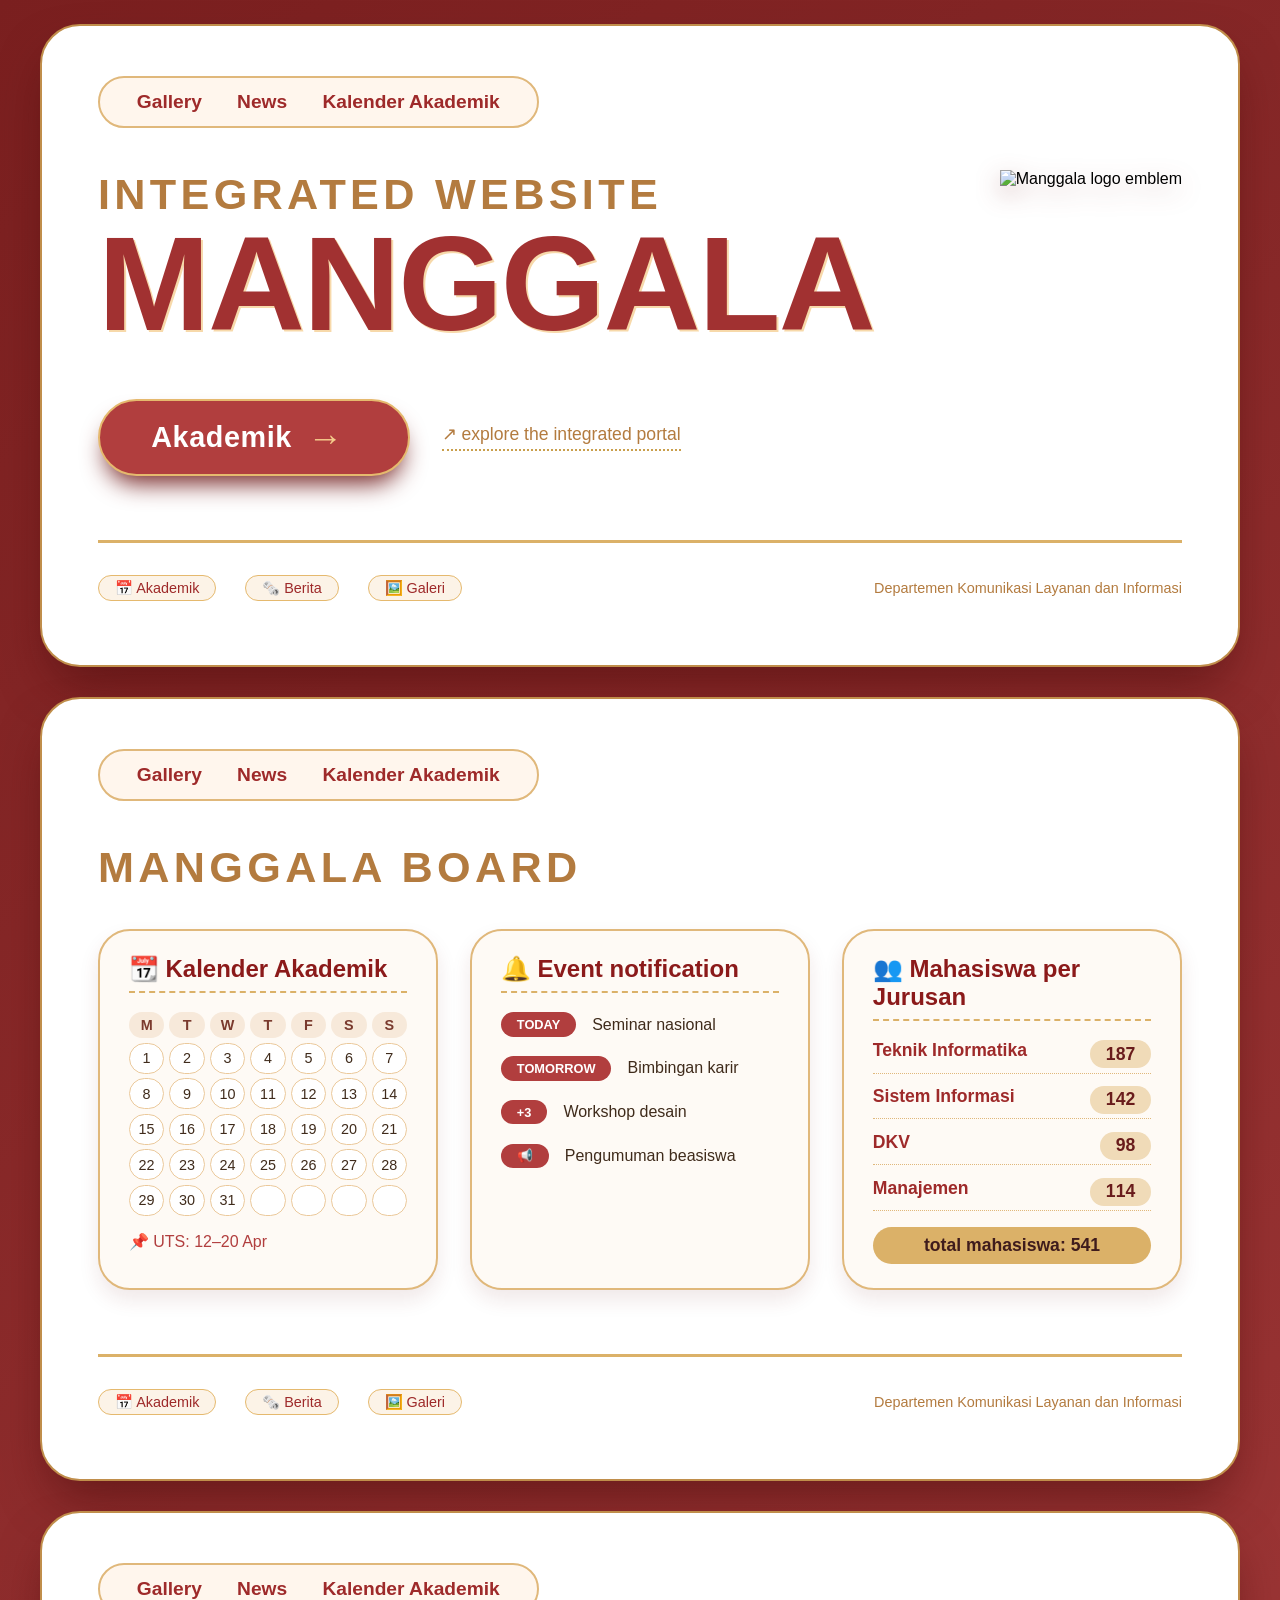
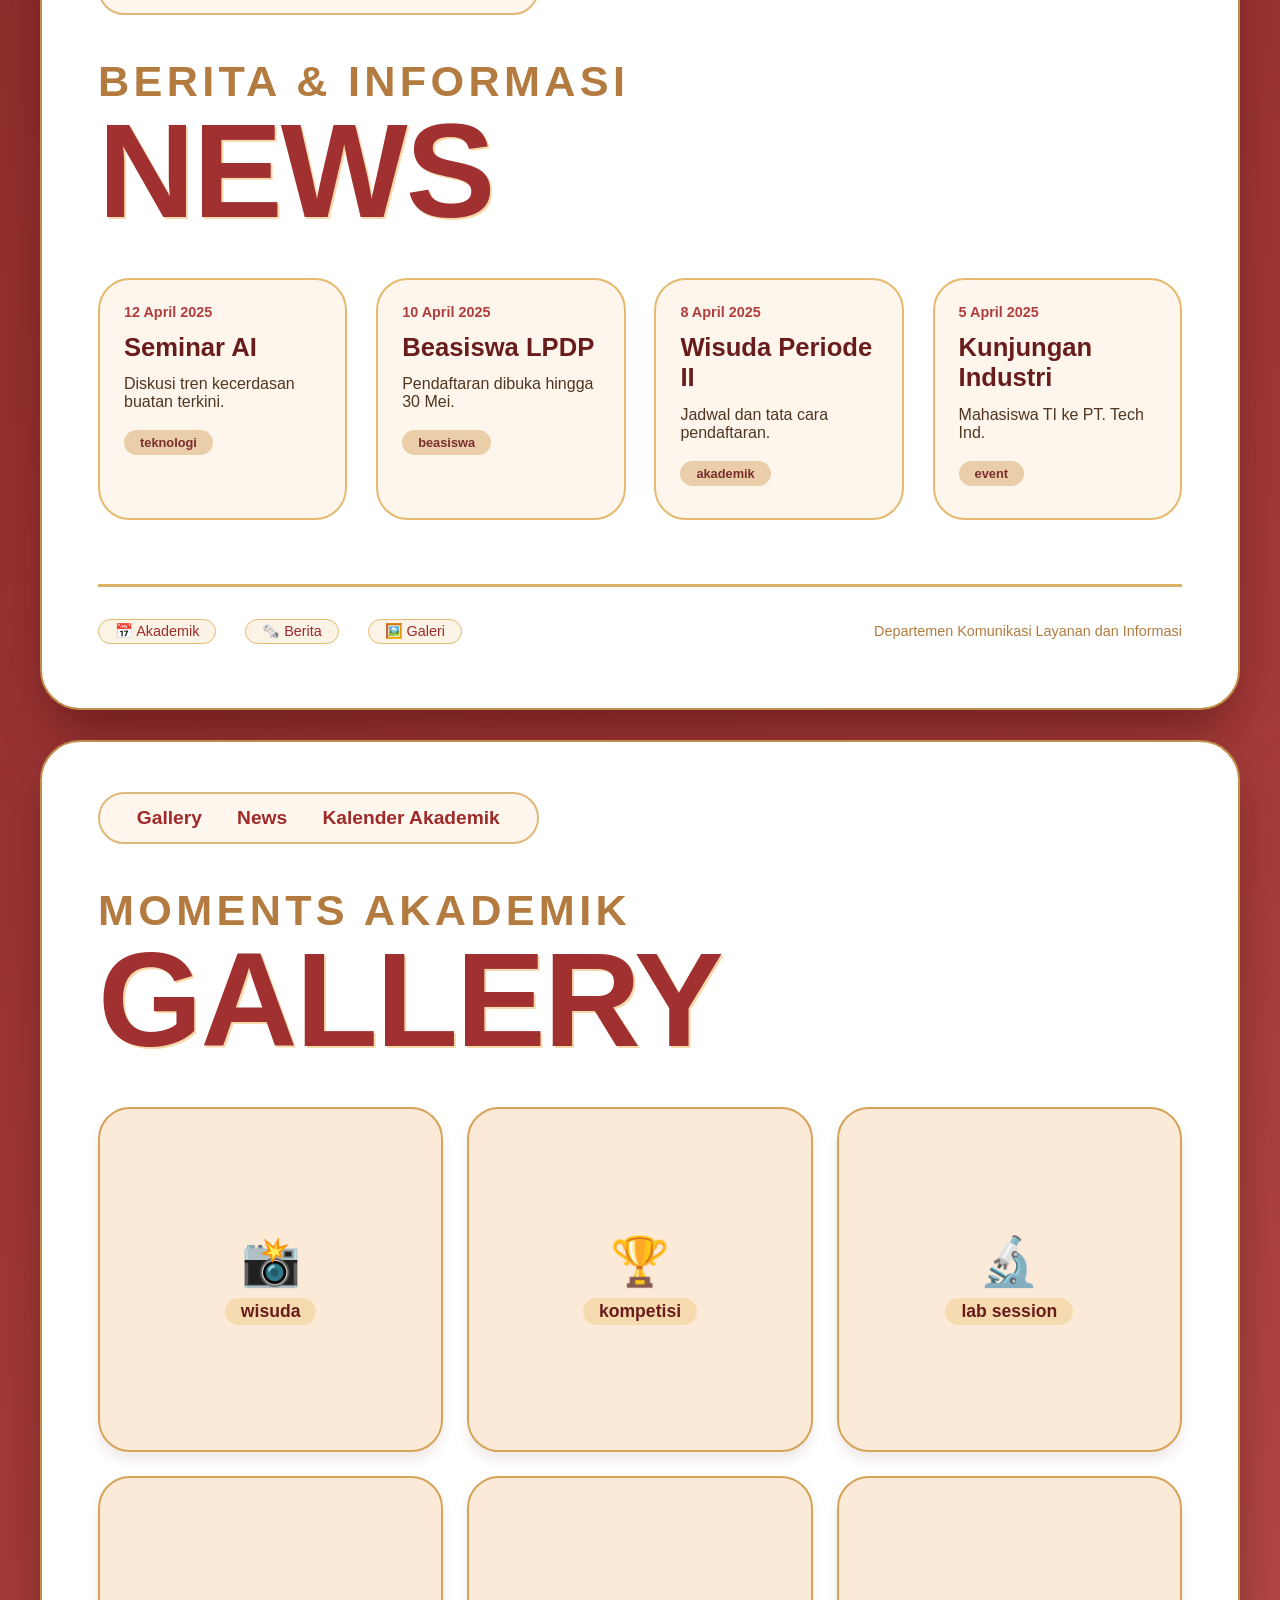
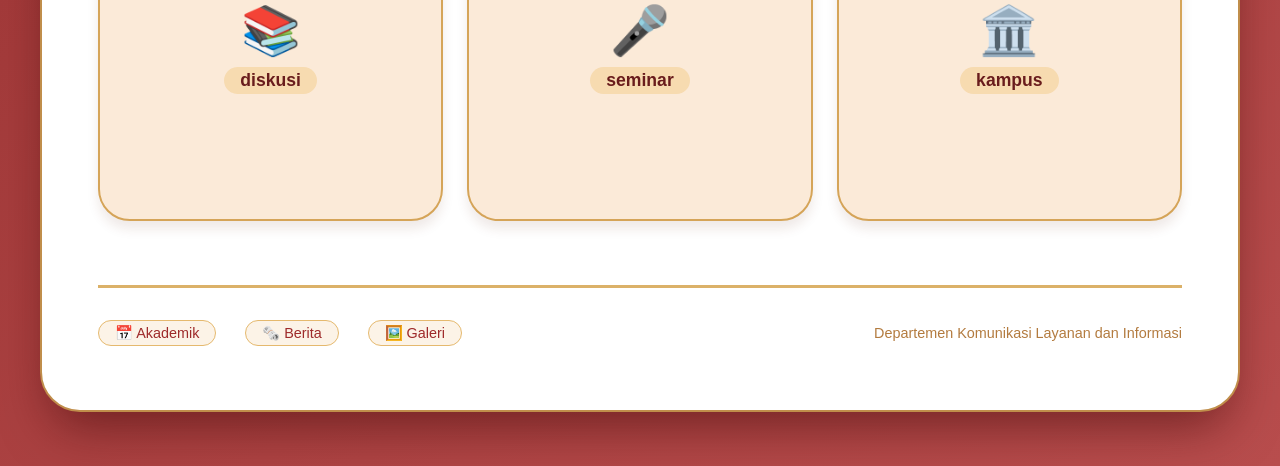
==== index.html @ b9d2c30c "Add files via upload" ====
<!DOCTYPE html>
<html lang="en">
<head>
    <meta charset="UTF-8">
    <meta name="viewport" content="width=device-width, initial-scale=1.0">
    <title>Manggala · enhanced + news · gallery</title>
    <style>
        * {
            margin: 0;
            padding: 0;
            box-sizing: border-box;
        }

        body {
            background: linear-gradient(145deg, #7a1f1f 0%, #a33a3a 70%, #b84d4d 100%);
            font-family: 'Inter', -apple-system, BlinkMacSystemFont, 'Segoe UI', Roboto, Helvetica, Arial, sans-serif;
            min-height: 100vh;
            margin: 0;
            padding: 1.5rem;
        }

        .card {
            max-width: 1200px;
            width: 100%;
            margin: 0 auto;
        }

        /* --- fade animation (all sections) --- */
        .main-layout, .second-layout, .third-layout, .fourth-layout {
            animation: fadeIn 0.6s ease forwards;
            opacity: 0;  
        }

        @keyframes fadeIn {
            0% { opacity: 0; transform: translateY(6px); }
            100% { opacity: 1; transform: translateY(0); }
        }

        .main-layout,
        .second-layout,
        .third-layout,
        .fourth-layout {
            padding: 3rem 3.5rem 4rem 3.5rem;
            background: white;
            max-width: 1200px;
            width: 100%;
            margin: 0 auto 30px auto;          /* reduced gap for better flow */
            border: 2px solid #c08e4b;
            border-radius: 2.5rem;
            box-shadow: 0 25px 50px -12px rgba(70, 10, 10, 0.6);
            overflow: hidden;
        }

        /* --- TOP BAR unified --- */
        .top-bar {
            display: flex;
            justify-content: space-between;
            align-items: center;
            margin-bottom: 2.5rem;
            flex-wrap: wrap;
            gap: 1.5rem 2rem;
        }

        .nav-links {
            display: flex;
            align-items: center;
            font-size: 1.2rem;
            font-weight: 600;
            letter-spacing: 0.02em;
            color: #9e2a2a;
            background: #fff6ed;
            padding: 0.6rem 1.8rem;
            border-radius: 60px;
            border: 2px solid #e0b87b;
            gap: 1.2rem;
        }

        .nav-item {
            cursor: pointer;
            padding: 0.2rem 0.5rem;
            color: #9e2a2a;
            background: transparent;
            transition: all 0.1s ease;
            border-radius: 30px;
            border: none;
            font-weight: 600;
            font-size: 1.2rem;
        }
        .nav-item:hover {
            color: #c99f4c;
            background: rgba(224, 184, 123, 0.15);
        }

        .logo-placeholder {
            display: flex;
            align-items: center;
            justify-content: center;
            min-height: 56px;
        }

        /* --- HERO (shared) --- */
        .hero-title {
            margin: 1rem 0 0 0;
            text-align: left;
            position: relative;
        }

        .title-main {
            font-size: clamp(4.5rem, 12vw, 6rem);
            font-weight: 800;
            line-height: 1.0;
            letter-spacing: -0.02em;
            color: #8b1a1a;
            text-transform: uppercase;
            margin-bottom: 0.5rem;
            display: flex;
            justify-content: space-between;
            align-items: flex-start;
            width: 100%;
            position: relative;
            z-index: 2;
        }

        .hero-left {
            display: flex;
            flex-direction: column;
            position: relative;
            z-index: 5;
        }

        .title-main .manggala {
            color: #a13131;
            text-shadow: 2px 2px 0 #f7d9aa;
            font-size: 1.4em;
            line-height: 1;
        }

        .title-main .integrated {
            font-weight: 600;
            color: #b37b3f;
            font-size: 0.45em;
            margin-top: 0.2rem;
            letter-spacing: 0.1em;
        }

        .logoM {
            position: absolute;
            right: 0;
            top: 0;
            max-height: 400px;  
            left: 0.4; 
            padding-right: 0px;
            width: auto;
            z-index: 0;
            filter: drop-shadow(0 8px 12px rgba(120, 30, 30, 0.3));
            pointer-events: none;
        }

        .hero-right {
            position: relative;
            width: 180px;
            flex-shrink: 0;
            visibility: hidden;
        }

        @media (max-width: 800px) {
            .hero-right { width: 100px; }
            .logoM { max-height: 200px; top: 0rem; }
        }
        @media (max-width: 600px) {
            .hero-right { width: 60px; }
            .logoM { max-height: 150px; top: 1rem; }
            .title-main { font-size: clamp(3rem, 8vw, 4rem); }
        }

        /* --- CTA / buttons --- */
        .cta-section {
            margin-top: 3rem;
            display: flex;
            align-items: center;
            flex-wrap: wrap;
            gap: 2rem;
            position: relative;
            z-index: 15;
        }

        .take-a-look {
            background: #b13e3e;
            border: none;
            border-radius: 100px;
            padding: 1.2rem 4rem 1.2rem 3.2rem;
            font-size: 1.8rem;
            font-weight: 600;
            color: white;
            display: inline-flex;
            align-items: center;
            gap: 0.8rem;
            box-shadow: 0 15px 25px -8px #732020;
            cursor: pointer;
            letter-spacing: 0.02em;
            border: 2px solid #e5b96e;
            transition: background 0.15s, transform 0.15s;
        }

        .take-a-look:hover {
            background: #922d2d;
            transform: scale(1.01);
        }

        .take-a-look:after {
            content: "→";
            font-size: 2.2rem;
            font-weight: 300;
            line-height: 1;
            margin-left: 0.2rem;
            transition: transform 0.2s;
            color: #f5cb8b;
        }

        .take-a-look:hover:after {
            transform: translateX(5px);
        }

        .look-hint {
            font-size: 1.1rem;
            font-weight: 500;
            color: #b37b3f;
            border-bottom: 2px dotted #c99f4c;
            padding-bottom: 4px;
        }

        /* bottom accent (unified) */
        .bottom-accent {
            margin-top: 4rem;
            display: flex;
            justify-content: space-between;
            align-items: center;
            color: #b37b3f;
            font-size: 0.9rem;
            font-weight: 500;
            border-top: 3px solid #dbb168;
            width: 100%;
            padding-top: 2rem;
            flex-wrap: wrap;
            gap: 1rem;
        }
        .bottom-accent .left-accent {
            display: flex;
            gap: 1.8rem;
            flex-wrap: wrap;
        }
        .bottom-accent span {
            cursor: default;
            color: #9e2a2a;
            background: #fcf3e7;
            padding: 0.2rem 1rem;
            border-radius: 30px;
            border: 1px solid #e5b96e;
        }

        /* ---------- ACADEMIC DASHBOARD (second layout) ---------- */
        .academic-dashboard {
            display: flex;
            flex-wrap: wrap;
            gap: 2rem;
            margin: 2.5rem 0 1.5rem 0;
        }
        .calender-card, .event-card, .student-stats {
            background: #fefaf5;
            border: 2px solid #e0b87b;
            border-radius: 2rem;
            padding: 1.5rem 1.8rem;
            box-shadow: 0 10px 20px rgba(110, 30, 30, 0.1);
            flex: 1 1 200px;
        }
        .calender-card h3, .event-card h3, .student-stats h3 {
            font-size: 1.5rem;
            color: #8b1a1a;
            border-bottom: 2px dashed #dbb168;
            padding-bottom: 0.5rem;
            margin-bottom: 1.2rem;
            display: flex;
            align-items: center;
            gap: 0.6rem;
        }
        .mini-calendar {
            display: grid;
            grid-template-columns: repeat(7, 1fr);
            gap: 0.3rem;
            font-size: 0.9rem;
            text-align: center;
            color: #3f2b1b;
        }
        .cal-day {
            background: #f7e9da;
            border-radius: 30px;
            padding: 0.3rem 0;
            font-weight: 600;
            color: #7a3a2e;
        }
        .cal-date {
            background: #fff;
            border-radius: 30px;
            padding: 0.4rem 0;
            border: 1px solid #ebc99b;
        }
        .event-item {
            display: flex;
            gap: 1rem;
            align-items: center;
            margin-bottom: 1.2rem;
        }
        .event-badge {
            background: #b13e3e;
            color: white;
            font-weight: 600;
            padding: 0.3rem 1rem;
            border-radius: 40px;
            font-size: 0.8rem;
        }
        .event-desc { color: #3f2b1b; font-weight: 500; }
        .jurusan-row {
            display: flex;
            justify-content: space-between;
            margin-bottom: 0.8rem;
            font-size: 1.1rem;
            border-bottom: 1px dotted #e0b87b;
            padding-bottom: 0.3rem;
        }
        .jurusan-name { font-weight: 600; color: #9e2a2a; }
        .jurusan-count { background: #f0dbb8; padding: 0.2rem 1rem; border-radius: 40px; font-weight: 700; color: #691c1c; }
        .total-badge {
            margin-top: 1rem;
            background: #dbb168;
            color: #3f1c1c;
            padding: 0.5rem 1rem;
            border-radius: 60px;
            font-weight: 700;
            text-align: center;
            font-size: 1.1rem;
        }

        /* ---------- NEWS section (third layout) ---------- */
        .news-grid {
            display: grid;
            grid-template-columns: repeat(auto-fit, minmax(240px,1fr));
            gap: 1.8rem;
            margin: 2.5rem 0;
        }
        .news-card {
            background: #fef6ec;
            border: 2px solid #e5b96e;
            border-radius: 2rem;
            padding: 1.5rem 1.5rem 2rem;
            transition: 0.2s;
        }
        .news-card:hover { background: #faead7; }
        .news-date {
            color: #b13e3e;
            font-weight: 600;
            margin-bottom: 0.75rem;
            font-size: 0.9rem;
        }
        .news-title {
            font-size: 1.6rem;
            font-weight: 700;
            color: #691c1c;
            line-height: 1.2;
        }
        .news-excerpt {
            margin-top: 0.8rem;
            color: #4f3620;
        }
        .news-tag {
            display: inline-block;
            margin-top: 1.2rem;
            background: #eaceaa;
            padding: 0.3rem 1rem;
            border-radius: 40px;
            font-size: 0.8rem;
            font-weight: 600;
            color: #7a2e2e;
        }

        /* ---------- GALLERY AKADEMIK (fourth layout) ---------- */
        .gallery-grid {
            display: grid;
            grid-template-columns: repeat(3, 1fr);
            gap: 1.5rem;
            margin: 2.5rem 0;
        }
        .gallery-item {
            background: #fbead8;
            border: 2px solid #d5a458;
            border-radius: 2rem;
            aspect-ratio: 1/1;
            display: flex;
            flex-direction: column;
            justify-content: center;
            align-items: center;
            padding: 1rem;
            color: #691c1c;
            font-weight: 600;
            transition: 0.15s;
            box-shadow: 0 8px 12px rgba(100,40,20,0.1);
        }
        .gallery-item span { font-size: 3rem; margin-bottom: 0.5rem; }
        .gallery-item p { font-size: 1.1rem; background: #f7dbb0; padding: 0.2rem 1rem; border-radius: 60px; }
        .gallery-item:hover { background: #f7dbb0; transform: scale(0.98); }

        @media (max-width: 650px) {
            .main-layout, .second-layout, .third-layout, .fourth-layout {
                padding: 2rem 1.5rem;
            }
            .gallery-grid { grid-template-columns: 1fr 1fr; }
        }

        /* scroll-margin so fixed headers don’t hide title */
        .second-layout, .third-layout, .fourth-layout {
            scroll-margin-top: 20px;
        }
    </style>
</head>
<body>
<div class="card">

    <!-- ========== MAIN LAYOUT (section 1) ========== -->
    <div class="main-layout" id="mainLayout">
        <div class="top-bar">
            <div class="nav-links">
                <button class="nav-item" id="navGalleryBtn">Gallery</button>
                <button class="nav-item" id="navNewsBtn">News</button>
                <button class="nav-item" id="navKalenderBtn">Kalender Akademik</button>
            </div>
            <div class="logo-placeholder"></div>
        </div>
        <div class="hero-title">
            <div class="title-main">
                <div class="hero-left">
                    <span class="integrated">INTEGRATED WEBSITE</span>
                    <span class="manggala">MANGGALA</span>
                </div>
                <div class="hero-right"></div>
            </div>
            <img src="Assets/logopng.png" alt="Manggala logo emblem" class="logoM">
        </div>
        <!-- CTA button scrolls to AKADEMIK (second layout) -->
        <div class="cta-section">
            <button class="take-a-look" id="akademikBtn" onclick="location.href='akademik.html'">Akademik</button>
            <div class="look-hint">↗ explore the integrated portal</div>
        </div>
        <div class="bottom-accent">
            <div class="left-accent">
                <span>📅 Akademik</span>
                <span>🗞️ Berita</span>
                <span>🖼️ Galeri</span>
            </div>
            <div class="dept-text">Departemen Komunikasi Layanan dan Informasi</div>
        </div>
    </div>

    <!-- ========== SECOND LAYOUT (KALENDER AKADEMIK) ========== -->
    <div class="second-layout" id="secondLayout">
        <div class="top-bar">
            <div class="nav-links">
                <button class="nav-item" id="navGalleryBtn2">Gallery</button>
                <button class="nav-item" id="navNewsBtn2">News</button>
                <button class="nav-item" id="navKalenderBtn2">Kalender Akademik</button>
            </div>
            <div class="logo-placeholder"></div>
        </div>
        <div class="hero-title">
            <div class="title-main">
                <div class="hero-left"><span class="integrated">Manggala Board</span></div>
                <div class="hero-right"></div>
            </div>
        </div>
        <!-- academic dashboard -->
        <div class="academic-dashboard">
            <div class="calender-card">
                <h3>📆 Kalender Akademik</h3>
                <div class="mini-calendar">
                    <span class="cal-day">M</span><span class="cal-day">T</span><span class="cal-day">W</span><span class="cal-day">T</span><span class="cal-day">F</span><span class="cal-day">S</span><span class="cal-day">S</span>
                    <span class="cal-date">1</span><span class="cal-date">2</span><span class="cal-date">3</span><span class="cal-date">4</span><span class="cal-date">5</span><span class="cal-date">6</span><span class="cal-date">7</span>
                    <span class="cal-date">8</span><span class="cal-date">9</span><span class="cal-date">10</span><span class="cal-date">11</span><span class="cal-date">12</span><span class="cal-date">13</span><span class="cal-date">14</span>
                    <span class="cal-date">15</span><span class="cal-date">16</span><span class="cal-date">17</span><span class="cal-date">18</span><span class="cal-date">19</span><span class="cal-date">20</span><span class="cal-date">21</span>
                    <span class="cal-date">22</span><span class="cal-date">23</span><span class="cal-date">24</span><span class="cal-date">25</span><span class="cal-date">26</span><span class="cal-date">27</span><span class="cal-date">28</span>
                    <span class="cal-date">29</span><span class="cal-date">30</span><span class="cal-date">31</span><span class="cal-date"></span><span class="cal-date"></span><span class="cal-date"></span><span class="cal-date"></span>
                </div>
                <div style="margin-top:1rem; font-weight:500; color:#b13e3e;">📌 UTS: 12–20 Apr</div>
            </div>
            <div class="event-card">
                <h3>🔔 Event notification</h3>
                <div class="event-item"><span class="event-badge">TODAY</span><span class="event-desc">Seminar nasional</span></div>
                <div class="event-item"><span class="event-badge">TOMORROW</span><span class="event-desc">Bimbingan karir</span></div>
                <div class="event-item"><span class="event-badge">+3</span><span class="event-desc">Workshop desain</span></div>
                <div class="event-item"><span class="event-badge">📢</span><span class="event-desc">Pengumuman beasiswa</span></div>
            </div>
            <div class="student-stats">
                <h3>👥 Mahasiswa per Jurusan</h3>
                <div class="jurusan-row"><span class="jurusan-name">Teknik Informatika</span><span class="jurusan-count">187</span></div>
                <div class="jurusan-row"><span class="jurusan-name">Sistem Informasi</span><span class="jurusan-count">142</span></div>
                <div class="jurusan-row"><span class="jurusan-name">DKV</span><span class="jurusan-count">98</span></div>
                <div class="jurusan-row"><span class="jurusan-name">Manajemen</span><span class="jurusan-count">114</span></div>
                <div class="total-badge">total mahasiswa: 541</div>
            </div>
        </div>
        <div class="bottom-accent">
            <div class="left-accent"><span>📅 Akademik</span><span>🗞️ Berita</span><span>🖼️ Galeri</span></div>
            <div class="dept-text">Departemen Komunikasi Layanan dan Informasi</div>
        </div>
    </div>

    <!-- ========== THIRD LAYOUT (NEWS / BERITA) ========== -->
    <div class="third-layout" id="newsLayout">
        <div class="top-bar">
            <div class="nav-links">
                <button class="nav-item" id="navGalleryBtn3">Gallery</button>
                <button class="nav-item" id="navNewsBtn3">News</button>
                <button class="nav-item" id="navKalenderBtn3">Kalender Akademik</button>
            </div>
            <div class="logo-placeholder"></div>
        </div>
        <div class="hero-title">
            <div class="title-main">
                <div class="hero-left"><span class="integrated">BERITA & INFORMASI</span><span class="manggala">NEWS</span></div>
                <div class="hero-right"></div>
            </div>
        </div>
        <!-- news grid -->
        <div class="news-grid">
            <div class="news-card"><div class="news-date">12 April 2025</div><div class="news-title">Seminar AI</div><div class="news-excerpt">Diskusi tren kecerdasan buatan terkini.</div><span class="news-tag">teknologi</span></div>
            <div class="news-card"><div class="news-date">10 April 2025</div><div class="news-title">Beasiswa LPDP</div><div class="news-excerpt">Pendaftaran dibuka hingga 30 Mei.</div><span class="news-tag">beasiswa</span></div>
            <div class="news-card"><div class="news-date">8 April 2025</div><div class="news-title">Wisuda Periode II</div><div class="news-excerpt">Jadwal dan tata cara pendaftaran.</div><span class="news-tag">akademik</span></div>
            <div class="news-card"><div class="news-date">5 April 2025</div><div class="news-title">Kunjungan Industri</div><div class="news-excerpt">Mahasiswa TI ke PT. Tech Ind.</div><span class="news-tag">event</span></div>
        </div>
        <div class="bottom-accent">
            <div class="left-accent"><span>📅 Akademik</span><span>🗞️ Berita</span><span>🖼️ Galeri</span></div>
            <div class="dept-text">Departemen Komunikasi Layanan dan Informasi</div>
        </div>
    </div>

    <!-- ========== FOURTH LAYOUT (GALLERY AKADEMIK) ========== -->
    <div class="fourth-layout" id="galleryLayout">
        <div class="top-bar">
            <div class="nav-links">
                <button class="nav-item" id="navGalleryBtn4">Gallery</button>
                <button class="nav-item" id="navNewsBtn4">News</button>
                <button class="nav-item" id="navKalenderBtn4">Kalender Akademik</button>
            </div>
            <div class="logo-placeholder"></div>
        </div>
        <div class="hero-title">
            <div class="title-main">
                <div class="hero-left"><span class="integrated">MOMENTS AKADEMIK</span><span class="manggala">GALLERY</span></div>
                <div class="hero-right"></div>
            </div>
        </div>
        <!-- gallery grid (academic vibe) -->
        <div class="gallery-grid">
            <div class="gallery-item"><span>📸</span><p>wisuda</p></div>
            <div class="gallery-item"><span>🏆</span><p>kompetisi</p></div>
            <div class="gallery-item"><span>🔬</span><p>lab session</p></div>
            <div class="gallery-item"><span>📚</span><p>diskusi</p></div>
            <div class="gallery-item"><span>🎤</span><p>seminar</p></div>
            <div class="gallery-item"><span>🏛️</span><p>kampus</p></div>
        </div>
        <div class="bottom-accent">
            <div class="left-accent"><span>📅 Akademik</span><span>🗞️ Berita</span><span>🖼️ Galeri</span></div>
            <div class="dept-text">Departemen Komunikasi Layanan dan Informasi</div>
        </div>
    </div>

    <!-- bottom stripe (optional) -->
    <div class="bottom-stripe"></div>
</div>

<script>
(function() {
    // helper: trigger fade animation
    function triggerFadeIn(element) {
        element.style.animation = 'none';
        element.offsetHeight; // reflow
        element.style.animation = 'fadeIn 0.6s ease forwards';
    }

    // get sections
    const second = document.getElementById('secondLayout');
    const third = document.getElementById('newsLayout');
    const fourth = document.getElementById('galleryLayout');

    // get all buttons (main + duplicated)
    // akademik main button
    const akademikBtn = document.getElementById('akademikBtn');
    if (akademikBtn && second) {
        akademikBtn.addEventListener('click', function(e) {
            e.preventDefault();
            second.scrollIntoView({ behavior: 'smooth', block: 'start' });
            triggerFadeIn(second);
        });
    }

    // navigation buttons: kalender akademik (multiple)
    const kalenderBtns = document.querySelectorAll('#navKalenderBtn, #navKalenderBtn2, #navKalenderBtn3, #navKalenderBtn4');
    kalenderBtns.forEach(btn => {
        btn.addEventListener('click', function(e) {
            e.preventDefault();
            if (second) {
                second.scrollIntoView({ behavior: 'smooth', block: 'start' });
                triggerFadeIn(second);
            }
        });
    });

    // news buttons
    const newsBtns = document.querySelectorAll('#navNewsBtn, #navNewsBtn2, #navNewsBtn3, #navNewsBtn4');
    newsBtns.forEach(btn => {
        btn.addEventListener('click', function(e) {
            e.preventDefault();
            if (third) {
                third.scrollIntoView({ behavior: 'smooth', block: 'start' });
                triggerFadeIn(third);
            }
        });
    });

    // gallery buttons
    const galleryBtns = document.querySelectorAll('#navGalleryBtn, #navGalleryBtn2, #navGalleryBtn3, #navGalleryBtn4');
    galleryBtns.forEach(btn => {
        btn.addEventListener('click', function(e) {
            e.preventDefault();
            if (fourth) {
                fourth.scrollIntoView({ behavior: 'smooth', block: 'start' });
                triggerFadeIn(fourth);
            }
        });
    });

    // Also the bottom accent items are not buttons, but we can optionally make them interactive if needed.
    // For consistency, we also ensure that each section already fades on load (done by CSS).
    // But the user might want to re-fade when scrolling via these buttons: triggerFadeIn handles that.
    // Additionally, fade them on page load if any glitch: they are already animated.

    // If there is a logo image missing, it's just placeholder, no problem.
})();
</script>

<!-- note: dummy logo path, it's fine -->
</body>
</html>
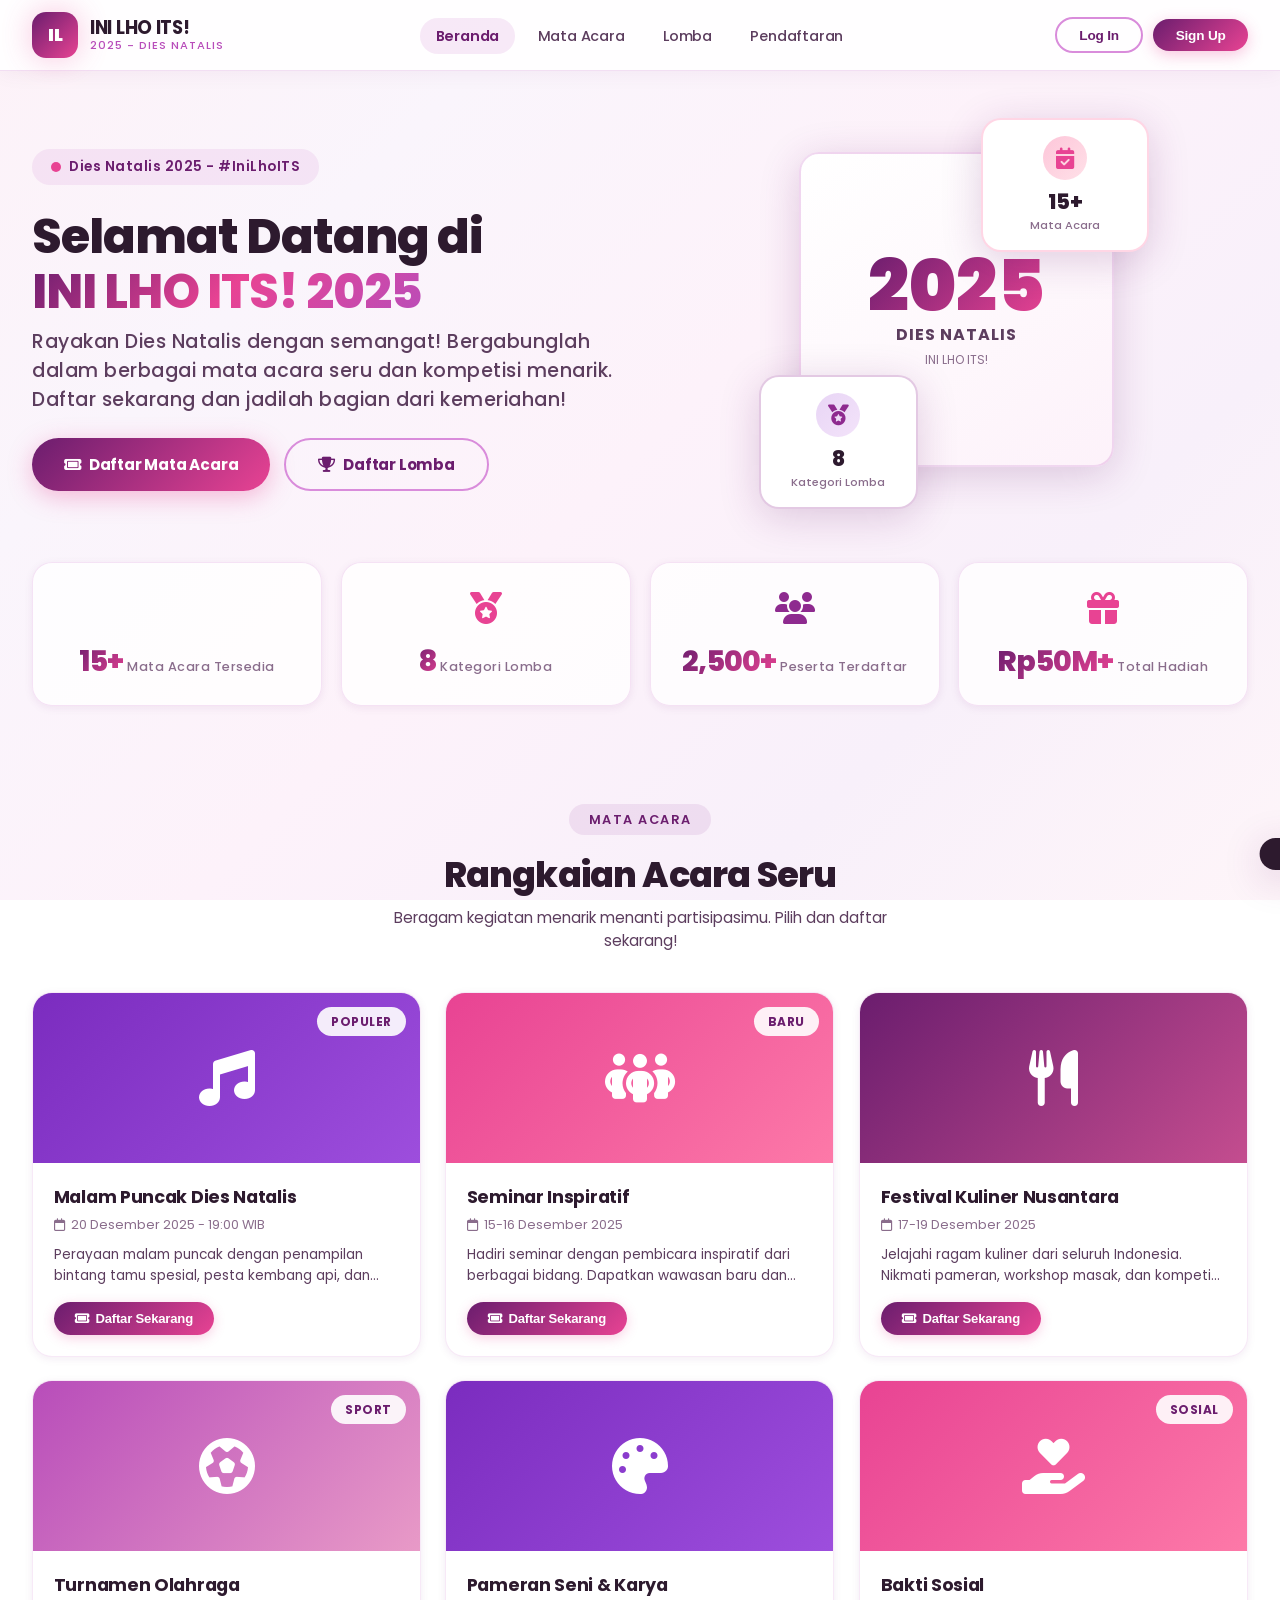
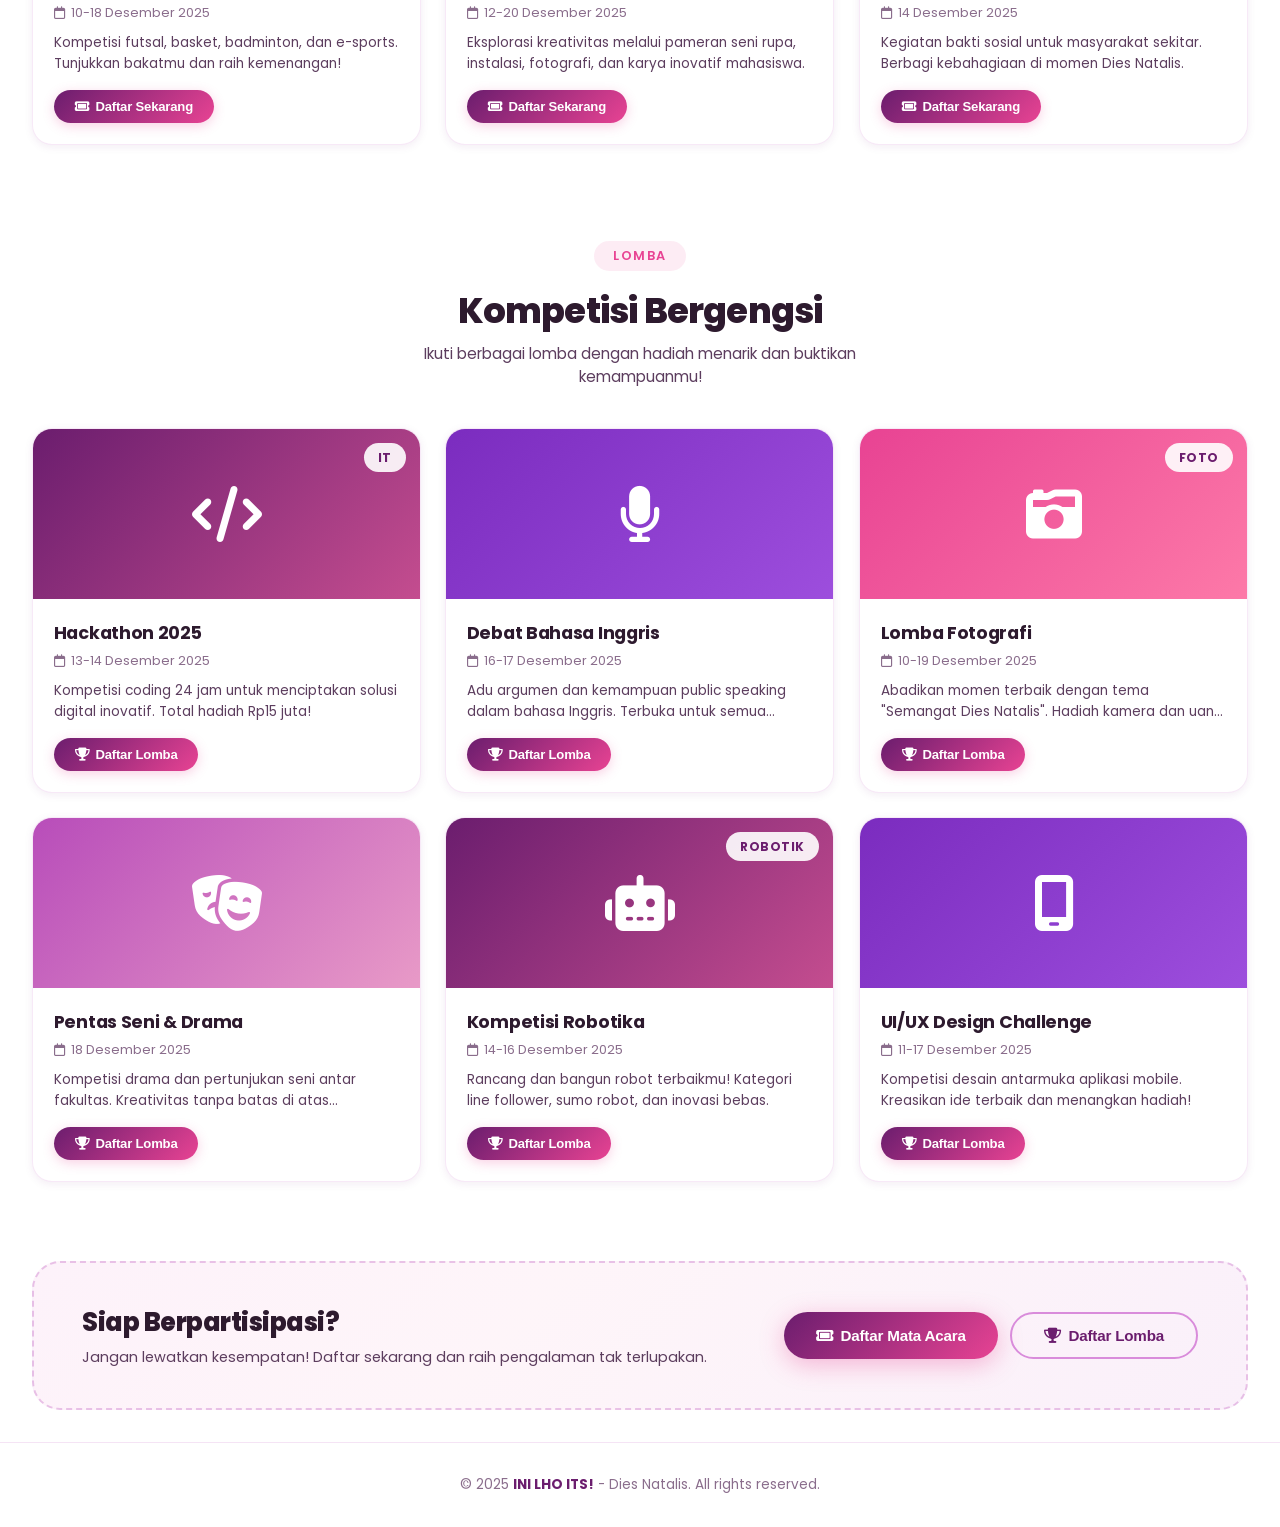
==== commit c771e5e2: "Add files via upload" ====
--- a/index.html
+++ b/index.html
@@ -1,650 +1,1614 @@
 <!DOCTYPE html>
-<html lang="en">
+<html lang="id">
 <head>
     <meta charset="UTF-8">
     <meta name="viewport" content="width=device-width, initial-scale=1.0">
-    <title>Manggala · enhanced + news · gallery</title>
+    <title>INI LHO ITS! 2025 - Dies Natalis</title>
+    <link href="https://fonts.googleapis.com/css2?family=Poppins:wght@300;400;500;600;700;800;900&display=swap" rel="stylesheet">
+    <link rel="stylesheet" href="https://cdnjs.cloudflare.com/ajax/libs/font-awesome/6.5.1/css/all.min.css">
     <style>
+        :root {
+            --purple-deep: #4a154b;
+            --purple-primary: #6b1d6e;
+            --purple-medium: #8e2a8f;
+            --purple-light: #b84dba;
+            --purple-soft: #d98cdb;
+            --pink-primary: #e84393;
+            --pink-light: #fd79a8;
+            --pink-soft: #fdc6d9;
+            --pink-pastel: #ffe0e8;
+            --white: #ffffff;
+            --gray-light: #f8f5f9;
+            --gray-medium: #e8e0ec;
+            --text-dark: #2d1a2e;
+            --text-medium: #5c3d5e;
+            --text-light: #8a6d8c;
+            --shadow-sm: 0 2px 8px rgba(107, 29, 110, 0.08);
+            --shadow-md: 0 4px 20px rgba(107, 29, 110, 0.15);
+            --shadow-lg: 0 8px 40px rgba(107, 29, 110, 0.2);
+            --shadow-glow: 0 0 30px rgba(232, 67, 147, 0.3);
+            --radius-sm: 8px;
+            --radius-md: 14px;
+            --radius-lg: 20px;
+            --radius-xl: 28px;
+            --transition: all 0.3s cubic-bezier(0.4, 0, 0.2, 1);
+        }
+
         * {
             margin: 0;
             padding: 0;
             box-sizing: border-box;
         }
 
+        html {
+            scroll-behavior: smooth;
+        }
+
         body {
-            background: linear-gradient(145deg, #7a1f1f 0%, #a33a3a 70%, #b84d4d 100%);
-            font-family: 'Inter', -apple-system, BlinkMacSystemFont, 'Segoe UI', Roboto, Helvetica, Arial, sans-serif;
+            font-family: 'Poppins', sans-serif;
+            background: linear-gradient(135deg, #fdf2f8 0%, #faf5fc 25%, #fdf2fa 50%, #f8f0fa 75%, #fef5f9 100%);
+            background-attachment: fixed;
+            color: var(--text-dark);
             min-height: 100vh;
-            margin: 0;
-            padding: 1.5rem;
-        }
-
-        .card {
-            max-width: 1200px;
+            position: relative;
+            overflow-x: hidden;
+        }
+
+        /* ===== NAVBAR ===== */
+        .navbar {
+            position: fixed;
+            top: 0;
+            left: 0;
+            right: 0;
+            z-index: 1000;
+            background: rgba(255, 255, 255, 0.9);
+            border-bottom: 1px solid rgba(184, 77, 186, 0.18);
+            padding: 0 2rem;
+            transition: var(--transition);
+            box-shadow: 0 2px 20px rgba(107, 29, 110, 0.06);
+            will-change: box-shadow, background;
+        }
+
+        .navbar.scrolled {
+            background: rgba(255, 255, 255, 0.97);
+            box-shadow: 0 4px 30px rgba(107, 29, 110, 0.12);
+        }
+
+        .navbar-inner {
+            max-width: 1300px;
+            margin: 0 auto;
+            display: flex;
+            align-items: center;
+            justify-content: space-between;
+            height: 70px;
+            gap: 2rem;
+        }
+
+        .logo-section {
+            display: flex;
+            align-items: center;
+            gap: 12px;
+            text-decoration: none;
+            flex-shrink: 0;
+        }
+
+        .logo-icon {
+            width: 46px;
+            height: 46px;
+            background: linear-gradient(135deg, var(--purple-primary), var(--pink-primary));
+            border-radius: 14px;
+            display: flex;
+            align-items: center;
+            justify-content: center;
+            color: white;
+            font-weight: 900;
+            font-size: 1.1rem;
+            letter-spacing: -0.5px;
+            box-shadow: var(--shadow-glow);
+            transition: var(--transition);
+        }
+
+        .logo-section:hover .logo-icon {
+            transform: scale(1.05);
+            box-shadow: 0 0 40px rgba(232, 67, 147, 0.45);
+        }
+
+        .logo-text {
+            font-weight: 700;
+            font-size: 1.15rem;
+            color: var(--text-dark);
+            line-height: 1.2;
+            letter-spacing: -0.3px;
+        }
+
+        .logo-text span {
+            display: block;
+            font-size: 0.7rem;
+            font-weight: 500;
+            color: var(--purple-light);
+            letter-spacing: 1px;
+            text-transform: uppercase;
+        }
+
+        .nav-links {
+            display: flex;
+            align-items: center;
+            gap: 0.4rem;
+            list-style: none;
+            flex-wrap: wrap;
+            justify-content: center;
+        }
+
+        .nav-links a {
+            text-decoration: none;
+            color: var(--text-medium);
+            font-weight: 500;
+            font-size: 0.9rem;
+            padding: 0.5rem 1rem;
+            border-radius: 25px;
+            transition: var(--transition);
+            position: relative;
+            white-space: nowrap;
+            letter-spacing: -0.2px;
+        }
+
+        .nav-links a:hover,
+        .nav-links a.active {
+            color: var(--purple-primary);
+            background: rgba(184, 77, 186, 0.08);
+        }
+
+        .nav-links a.active {
+            font-weight: 600;
+            background: rgba(184, 77, 186, 0.12);
+        }
+
+        .nav-auth {
+            display: flex;
+            align-items: center;
+            gap: 10px;
+            flex-shrink: 0;
+        }
+
+        .btn-login {
+            padding: 0.55rem 1.4rem;
+            border-radius: 25px;
+            font-weight: 600;
+            font-size: 0.85rem;
+            cursor: pointer;
+            transition: var(--transition);
+            text-decoration: none;
+            letter-spacing: -0.2px;
+            background: transparent;
+            color: var(--purple-primary);
+            border: 2px solid var(--purple-soft);
+        }
+
+        .btn-login:hover {
+            background: rgba(184, 77, 186, 0.08);
+            border-color: var(--purple-light);
+        }
+
+        .btn-signup {
+            padding: 0.55rem 1.4rem;
+            border-radius: 25px;
+            font-weight: 600;
+            font-size: 0.85rem;
+            cursor: pointer;
+            transition: var(--transition);
+            text-decoration: none;
+            letter-spacing: -0.2px;
+            background: linear-gradient(135deg, var(--purple-primary), var(--pink-primary));
+            color: white;
+            border: none;
+            box-shadow: 0 4px 15px rgba(232, 67, 147, 0.3);
+        }
+
+        .btn-signup:hover {
+            transform: translateY(-2px);
+            box-shadow: 0 8px 28px rgba(232, 67, 147, 0.45);
+        }
+
+        .mobile-menu-btn {
+            display: none;
+            background: none;
+            border: none;
+            font-size: 1.5rem;
+            cursor: pointer;
+            color: var(--purple-primary);
+            padding: 0.5rem;
+        }
+
+        /* ===== HERO / DASHBOARD ===== */
+        .hero-section {
+            padding-top: 110px;
+            padding-bottom: 50px;
+            position: relative;
+            z-index: 1;
+        }
+
+        .hero-container {
+            max-width: 1300px;
+            margin: 0 auto;
+            padding: 0 2rem;
+        }
+
+        .hero-grid {
+            display: grid;
+            grid-template-columns: 1fr 1fr;
+            gap: 3rem;
+            align-items: center;
+        }
+
+        .hero-content h1 {
+            font-size: 3rem;
+            font-weight: 800;
+            letter-spacing: -1px;
+            line-height: 1.15;
+            margin-bottom: 0.5rem;
+        }
+
+        .hero-content h1 .gradient-text {
+            background: linear-gradient(135deg, var(--purple-primary) 0%, var(--pink-primary) 50%, var(--purple-light) 100%);
+            -webkit-background-clip: text;
+            background-clip: text;
+            -webkit-text-fill-color: transparent;
+            display: inline;
+        }
+
+        .hero-subtitle {
+            font-size: 1.2rem;
+            color: var(--text-medium);
+            margin-bottom: 1.5rem;
+            font-weight: 500;
+            letter-spacing: 0.5px;
+        }
+
+        .hero-badge {
+            display: inline-flex;
+            align-items: center;
+            gap: 8px;
+            background: rgba(184, 77, 186, 0.1);
+            padding: 0.5rem 1.2rem;
+            border-radius: 25px;
+            font-weight: 600;
+            font-size: 0.85rem;
+            color: var(--purple-primary);
+            margin-bottom: 1.5rem;
+            letter-spacing: 0.5px;
+        }
+
+        .hero-badge .dot {
+            width: 10px;
+            height: 10px;
+            border-radius: 50%;
+            background: var(--pink-primary);
+            animation: pulse 2s infinite;
+        }
+
+        @keyframes pulse {
+            0%,
+            100% {
+                opacity: 1;
+                transform: scale(1);
+            }
+            50% {
+                opacity: 0.5;
+                transform: scale(1.6);
+            }
+        }
+
+        .hero-buttons {
+            display: flex;
+            gap: 14px;
+            flex-wrap: wrap;
+        }
+
+        .btn-primary {
+            padding: 0.8rem 2rem;
+            border-radius: 30px;
+            font-weight: 700;
+            font-size: 0.95rem;
+            cursor: pointer;
+            transition: var(--transition);
+            text-decoration: none;
+            letter-spacing: -0.2px;
+            background: linear-gradient(135deg, var(--purple-primary), var(--pink-primary));
+            color: white;
+            border: none;
+            box-shadow: 0 6px 24px rgba(232, 67, 147, 0.35);
+            display: inline-flex;
+            align-items: center;
+            gap: 8px;
+        }
+
+        .btn-primary:hover {
+            transform: translateY(-3px);
+            box-shadow: 0 12px 35px rgba(232, 67, 147, 0.5);
+        }
+
+        .btn-outline {
+            padding: 0.8rem 2rem;
+            border-radius: 30px;
+            font-weight: 700;
+            font-size: 0.95rem;
+            cursor: pointer;
+            transition: var(--transition);
+            text-decoration: none;
+            letter-spacing: -0.2px;
+            background: transparent;
+            color: var(--purple-primary);
+            border: 2.5px solid var(--purple-soft);
+            display: inline-flex;
+            align-items: center;
+            gap: 8px;
+        }
+
+        .btn-outline:hover {
+            background: rgba(184, 77, 186, 0.06);
+            border-color: var(--purple-light);
+            transform: translateY(-2px);
+        }
+
+        .hero-visual {
+            display: flex;
+            justify-content: center;
+            align-items: center;
+        }
+
+        .hero-card-stack {
+            position: relative;
             width: 100%;
-            margin: 0 auto;
-        }
-
-        /* --- fade animation (all sections) --- */
-        .main-layout, .second-layout, .third-layout, .fourth-layout {
-            animation: fadeIn 0.6s ease forwards;
-            opacity: 0;  
-        }
-
-        @keyframes fadeIn {
-            0% { opacity: 0; transform: translateY(6px); }
-            100% { opacity: 1; transform: translateY(0); }
-        }
-
-        .main-layout,
-        .second-layout,
-        .third-layout,
-        .fourth-layout {
-            padding: 3rem 3.5rem 4rem 3.5rem;
+            max-width: 420px;
+            aspect-ratio: 1 / 1;
+        }
+
+        .hero-floating-card {
+            position: absolute;
+            border-radius: var(--radius-lg);
+            box-shadow: var(--shadow-lg);
             background: white;
-            max-width: 1200px;
-            width: 100%;
-            margin: 0 auto 30px auto;          /* reduced gap for better flow */
-            border: 2px solid #c08e4b;
-            border-radius: 2.5rem;
-            box-shadow: 0 25px 50px -12px rgba(70, 10, 10, 0.6);
-            overflow: hidden;
-        }
-
-        /* --- TOP BAR unified --- */
-        .top-bar {
-            display: flex;
-            justify-content: space-between;
-            align-items: center;
-            margin-bottom: 2.5rem;
-            flex-wrap: wrap;
-            gap: 1.5rem 2rem;
-        }
-
-        .nav-links {
-            display: flex;
-            align-items: center;
-            font-size: 1.2rem;
-            font-weight: 600;
-            letter-spacing: 0.02em;
-            color: #9e2a2a;
-            background: #fff6ed;
-            padding: 0.6rem 1.8rem;
-            border-radius: 60px;
-            border: 2px solid #e0b87b;
-            gap: 1.2rem;
-        }
-
-        .nav-item {
-            cursor: pointer;
-            padding: 0.2rem 0.5rem;
-            color: #9e2a2a;
-            background: transparent;
-            transition: all 0.1s ease;
-            border-radius: 30px;
-            border: none;
-            font-weight: 600;
-            font-size: 1.2rem;
-        }
-        .nav-item:hover {
-            color: #c99f4c;
-            background: rgba(224, 184, 123, 0.15);
-        }
-
-        .logo-placeholder {
+        }
+
+        .hero-floating-card.card-main {
+            width: 75%;
+            aspect-ratio: 1 / 1;
+            top: 10%;
+            left: 12.5%;
+            background: linear-gradient(145deg, #ffffff, #fdf2fa);
             display: flex;
             align-items: center;
             justify-content: center;
-            min-height: 56px;
-        }
-
-        /* --- HERO (shared) --- */
-        .hero-title {
-            margin: 1rem 0 0 0;
-            text-align: left;
-            position: relative;
-        }
-
-        .title-main {
-            font-size: clamp(4.5rem, 12vw, 6rem);
-            font-weight: 800;
-            line-height: 1.0;
-            letter-spacing: -0.02em;
-            color: #8b1a1a;
-            text-transform: uppercase;
-            margin-bottom: 0.5rem;
-            display: flex;
-            justify-content: space-between;
-            align-items: flex-start;
-            width: 100%;
-            position: relative;
-            z-index: 2;
-        }
-
-        .hero-left {
-            display: flex;
-            flex-direction: column;
-            position: relative;
-            z-index: 5;
-        }
-
-        .title-main .manggala {
-            color: #a13131;
-            text-shadow: 2px 2px 0 #f7d9aa;
-            font-size: 1.4em;
+            z-index: 3;
+            border: 2px solid rgba(184, 77, 186, 0.2);
+        }
+
+        .card-main-inner {
+            text-align: center;
+            padding: 2rem;
+        }
+
+        .card-main-inner .big-number {
+            font-size: 4.5rem;
+            font-weight: 900;
+            background: linear-gradient(135deg, var(--purple-primary), var(--pink-primary));
+            -webkit-background-clip: text;
+            background-clip: text;
+            -webkit-text-fill-color: transparent;
             line-height: 1;
         }
 
-        .title-main .integrated {
-            font-weight: 600;
-            color: #b37b3f;
-            font-size: 0.45em;
-            margin-top: 0.2rem;
-            letter-spacing: 0.1em;
-        }
-
-        .logoM {
-            position: absolute;
-            right: 0;
-            top: 0;
-            max-height: 400px;  
-            left: 0.4; 
-            padding-right: 0px;
-            width: auto;
-            z-index: 0;
-            filter: drop-shadow(0 8px 12px rgba(120, 30, 30, 0.3));
-            pointer-events: none;
-        }
-
-        .hero-right {
-            position: relative;
-            width: 180px;
-            flex-shrink: 0;
-            visibility: hidden;
-        }
-
-        @media (max-width: 800px) {
-            .hero-right { width: 100px; }
-            .logoM { max-height: 200px; top: 0rem; }
-        }
-        @media (max-width: 600px) {
-            .hero-right { width: 60px; }
-            .logoM { max-height: 150px; top: 1rem; }
-            .title-main { font-size: clamp(3rem, 8vw, 4rem); }
-        }
-
-        /* --- CTA / buttons --- */
-        .cta-section {
-            margin-top: 3rem;
-            display: flex;
-            align-items: center;
-            flex-wrap: wrap;
-            gap: 2rem;
-            position: relative;
-            z-index: 15;
-        }
-
-        .take-a-look {
-            background: #b13e3e;
-            border: none;
-            border-radius: 100px;
-            padding: 1.2rem 4rem 1.2rem 3.2rem;
-            font-size: 1.8rem;
-            font-weight: 600;
-            color: white;
-            display: inline-flex;
-            align-items: center;
-            gap: 0.8rem;
-            box-shadow: 0 15px 25px -8px #732020;
-            cursor: pointer;
-            letter-spacing: 0.02em;
-            border: 2px solid #e5b96e;
-            transition: background 0.15s, transform 0.15s;
-        }
-
-        .take-a-look:hover {
-            background: #922d2d;
-            transform: scale(1.01);
-        }
-
-        .take-a-look:after {
-            content: "→";
-            font-size: 2.2rem;
-            font-weight: 300;
-            line-height: 1;
-            margin-left: 0.2rem;
-            transition: transform 0.2s;
-            color: #f5cb8b;
-        }
-
-        .take-a-look:hover:after {
-            transform: translateX(5px);
-        }
-
-        .look-hint {
-            font-size: 1.1rem;
-            font-weight: 500;
-            color: #b37b3f;
-            border-bottom: 2px dotted #c99f4c;
-            padding-bottom: 4px;
-        }
-
-        /* bottom accent (unified) */
-        .bottom-accent {
-            margin-top: 4rem;
-            display: flex;
-            justify-content: space-between;
-            align-items: center;
-            color: #b37b3f;
-            font-size: 0.9rem;
-            font-weight: 500;
-            border-top: 3px solid #dbb168;
-            width: 100%;
-            padding-top: 2rem;
-            flex-wrap: wrap;
-            gap: 1rem;
-        }
-        .bottom-accent .left-accent {
-            display: flex;
-            gap: 1.8rem;
-            flex-wrap: wrap;
-        }
-        .bottom-accent span {
-            cursor: default;
-            color: #9e2a2a;
-            background: #fcf3e7;
-            padding: 0.2rem 1rem;
-            border-radius: 30px;
-            border: 1px solid #e5b96e;
-        }
-
-        /* ---------- ACADEMIC DASHBOARD (second layout) ---------- */
-        .academic-dashboard {
-            display: flex;
-            flex-wrap: wrap;
-            gap: 2rem;
-            margin: 2.5rem 0 1.5rem 0;
-        }
-        .calender-card, .event-card, .student-stats {
-            background: #fefaf5;
-            border: 2px solid #e0b87b;
-            border-radius: 2rem;
-            padding: 1.5rem 1.8rem;
-            box-shadow: 0 10px 20px rgba(110, 30, 30, 0.1);
-            flex: 1 1 200px;
-        }
-        .calender-card h3, .event-card h3, .student-stats h3 {
-            font-size: 1.5rem;
-            color: #8b1a1a;
-            border-bottom: 2px dashed #dbb168;
-            padding-bottom: 0.5rem;
-            margin-bottom: 1.2rem;
-            display: flex;
-            align-items: center;
-            gap: 0.6rem;
-        }
-        .mini-calendar {
-            display: grid;
-            grid-template-columns: repeat(7, 1fr);
-            gap: 0.3rem;
-            font-size: 0.9rem;
-            text-align: center;
-            color: #3f2b1b;
-        }
-        .cal-day {
-            background: #f7e9da;
-            border-radius: 30px;
-            padding: 0.3rem 0;
-            font-weight: 600;
-            color: #7a3a2e;
-        }
-        .cal-date {
-            background: #fff;
-            border-radius: 30px;
-            padding: 0.4rem 0;
-            border: 1px solid #ebc99b;
-        }
-        .event-item {
-            display: flex;
-            gap: 1rem;
-            align-items: center;
-            margin-bottom: 1.2rem;
-        }
-        .event-badge {
-            background: #b13e3e;
-            color: white;
-            font-weight: 600;
-            padding: 0.3rem 1rem;
-            border-radius: 40px;
-            font-size: 0.8rem;
-        }
-        .event-desc { color: #3f2b1b; font-weight: 500; }
-        .jurusan-row {
-            display: flex;
-            justify-content: space-between;
-            margin-bottom: 0.8rem;
-            font-size: 1.1rem;
-            border-bottom: 1px dotted #e0b87b;
-            padding-bottom: 0.3rem;
-        }
-        .jurusan-name { font-weight: 600; color: #9e2a2a; }
-        .jurusan-count { background: #f0dbb8; padding: 0.2rem 1rem; border-radius: 40px; font-weight: 700; color: #691c1c; }
-        .total-badge {
-            margin-top: 1rem;
-            background: #dbb168;
-            color: #3f1c1c;
-            padding: 0.5rem 1rem;
-            border-radius: 60px;
+        .card-main-inner .big-label {
             font-weight: 700;
-            text-align: center;
-            font-size: 1.1rem;
-        }
-
-        /* ---------- NEWS section (third layout) ---------- */
-        .news-grid {
-            display: grid;
-            grid-template-columns: repeat(auto-fit, minmax(240px,1fr));
-            gap: 1.8rem;
-            margin: 2.5rem 0;
-        }
-        .news-card {
-            background: #fef6ec;
-            border: 2px solid #e5b96e;
-            border-radius: 2rem;
-            padding: 1.5rem 1.5rem 2rem;
-            transition: 0.2s;
-        }
-        .news-card:hover { background: #faead7; }
-        .news-date {
-            color: #b13e3e;
-            font-weight: 600;
-            margin-bottom: 0.75rem;
-            font-size: 0.9rem;
-        }
-        .news-title {
-            font-size: 1.6rem;
-            font-weight: 700;
-            color: #691c1c;
-            line-height: 1.2;
-        }
-        .news-excerpt {
-            margin-top: 0.8rem;
-            color: #4f3620;
-        }
-        .news-tag {
-            display: inline-block;
-            margin-top: 1.2rem;
-            background: #eaceaa;
-            padding: 0.3rem 1rem;
-            border-radius: 40px;
-            font-size: 0.8rem;
-            font-weight: 600;
-            color: #7a2e2e;
-        }
-
-        /* ---------- GALLERY AKADEMIK (fourth layout) ---------- */
-        .gallery-grid {
-            display: grid;
-            grid-template-columns: repeat(3, 1fr);
-            gap: 1.5rem;
-            margin: 2.5rem 0;
-        }
-        .gallery-item {
-            background: #fbead8;
-            border: 2px solid #d5a458;
-            border-radius: 2rem;
-            aspect-ratio: 1/1;
+            color: var(--text-medium);
+            font-size: 1rem;
+            letter-spacing: 1px;
+        }
+
+        .hero-floating-card.card-top-right {
+            width: 40%;
+            aspect-ratio: 1.3 / 1;
+            top: 2%;
+            right: 4%;
+            z-index: 4;
+            background: white;
+            padding: 1rem;
             display: flex;
             flex-direction: column;
             justify-content: center;
             align-items: center;
+            border: 2px solid rgba(253, 121, 168, 0.3);
+        }
+
+        .hero-floating-card.card-top-right .icon-circle {
+            width: 44px;
+            height: 44px;
+            border-radius: 50%;
+            background: linear-gradient(135deg, var(--pink-soft), var(--pink-pastel));
+            display: flex;
+            align-items: center;
+            justify-content: center;
+            font-size: 1.3rem;
+            color: var(--pink-primary);
+            margin-bottom: 6px;
+        }
+
+        .hero-floating-card.card-top-right .stat-num {
+            font-weight: 800;
+            font-size: 1.3rem;
+            color: var(--text-dark);
+        }
+
+        .hero-floating-card.card-top-right .stat-lbl {
+            font-size: 0.7rem;
+            color: var(--text-light);
+            font-weight: 500;
+        }
+
+        .hero-floating-card.card-bottom-left {
+            width: 38%;
+            aspect-ratio: 1.3 / 1;
+            bottom: 5%;
+            left: 3%;
+            z-index: 4;
+            background: white;
             padding: 1rem;
-            color: #691c1c;
+            display: flex;
+            flex-direction: column;
+            justify-content: center;
+            align-items: center;
+            border: 2px solid rgba(142, 42, 143, 0.25);
+        }
+
+        .hero-floating-card.card-bottom-left .icon-circle {
+            width: 44px;
+            height: 44px;
+            border-radius: 50%;
+            background: linear-gradient(135deg, #e8d5f5, #f3e3fa);
+            display: flex;
+            align-items: center;
+            justify-content: center;
+            font-size: 1.3rem;
+            color: var(--purple-medium);
+            margin-bottom: 6px;
+        }
+
+        .hero-floating-card.card-bottom-left .stat-num {
+            font-weight: 800;
+            font-size: 1.3rem;
+            color: var(--text-dark);
+        }
+
+        .hero-floating-card.card-bottom-left .stat-lbl {
+            font-size: 0.7rem;
+            color: var(--text-light);
+            font-weight: 500;
+        }
+
+        /* ===== DASHBOARD STATS BAR ===== */
+        .stats-bar {
+            max-width: 1300px;
+            margin: 2rem auto 0;
+            padding: 0 2rem;
+            display: grid;
+            grid-template-columns: repeat(4, 1fr);
+            gap: 1.2rem;
+            position: relative;
+            z-index: 1;
+        }
+
+        .stat-card {
+            background: rgba(255, 255, 255, 0.8);
+            border-radius: var(--radius-lg);
+            padding: 1.4rem 1.2rem;
+            text-align: center;
+            border: 1.5px solid rgba(184, 77, 186, 0.15);
+            transition: var(--transition);
+            box-shadow: var(--shadow-sm);
+            will-change: transform;
+        }
+
+        .stat-card:hover {
+            transform: translateY(-4px);
+            box-shadow: var(--shadow-md);
+            border-color: rgba(232, 67, 147, 0.3);
+        }
+
+        .stat-card .stat-icon {
+            font-size: 2rem;
+            margin-bottom: 0.4rem;
+            display: block;
+        }
+        .stat-card .stat-value {
+            font-size: 1.8rem;
+            font-weight: 800;
+            letter-spacing: -1px;
+            background: linear-gradient(135deg, var(--purple-primary), var(--pink-primary));
+            -webkit-background-clip: text;
+            background-clip: text;
+            -webkit-text-fill-color: transparent;
+        }
+        .stat-card .stat-label {
+            font-size: 0.8rem;
+            color: var(--text-light);
+            font-weight: 500;
+            letter-spacing: 0.5px;
+        }
+
+        /* ===== EVENTS SECTION ===== */
+        .section-container {
+            max-width: 1300px;
+            margin: 0 auto;
+            padding: 3rem 2rem;
+            position: relative;
+            z-index: 1;
+        }
+
+        .section-header {
+            text-align: center;
+            margin-bottom: 2.5rem;
+        }
+
+        .section-header .section-tag {
+            display: inline-block;
+            padding: 0.4rem 1.2rem;
+            border-radius: 20px;
             font-weight: 600;
-            transition: 0.15s;
-            box-shadow: 0 8px 12px rgba(100,40,20,0.1);
-        }
-        .gallery-item span { font-size: 3rem; margin-bottom: 0.5rem; }
-        .gallery-item p { font-size: 1.1rem; background: #f7dbb0; padding: 0.2rem 1rem; border-radius: 60px; }
-        .gallery-item:hover { background: #f7dbb0; transform: scale(0.98); }
-
-        @media (max-width: 650px) {
-            .main-layout, .second-layout, .third-layout, .fourth-layout {
+            font-size: 0.8rem;
+            letter-spacing: 1.5px;
+            text-transform: uppercase;
+            margin-bottom: 0.8rem;
+        }
+
+        .section-tag.purple {
+            background: rgba(142, 42, 143, 0.1);
+            color: var(--purple-primary);
+        }
+        .section-tag.pink {
+            background: rgba(232, 67, 147, 0.1);
+            color: var(--pink-primary);
+        }
+
+        .section-header h2 {
+            font-size: 2.2rem;
+            font-weight: 800;
+            letter-spacing: -0.8px;
+            color: var(--text-dark);
+            margin-bottom: 0.3rem;
+        }
+
+        .section-header p {
+            color: var(--text-medium);
+            font-size: 0.95rem;
+            max-width: 500px;
+            margin: 0 auto;
+        }
+
+        .cards-grid {
+            display: grid;
+            grid-template-columns: repeat(auto-fill, minmax(300px, 1fr));
+            gap: 1.5rem;
+        }
+
+        .event-card {
+            background: white;
+            border-radius: var(--radius-lg);
+            overflow: hidden;
+            border: 1.5px solid rgba(184, 77, 186, 0.12);
+            transition: var(--transition);
+            box-shadow: var(--shadow-sm);
+            position: relative;
+            will-change: transform;
+        }
+
+        .event-card:hover {
+            transform: translateY(-5px);
+            box-shadow: var(--shadow-lg);
+            border-color: rgba(232, 67, 147, 0.35);
+        }
+
+        .event-card-image {
+            height: 170px;
+            position: relative;
+            overflow: hidden;
+        }
+
+        .event-card-image .img-placeholder {
+            width: 100%;
+            height: 100%;
+            display: flex;
+            align-items: center;
+            justify-content: center;
+            font-size: 3.5rem;
+            color: white;
+        }
+
+        .img-placeholder.grad-purple {
+            background: linear-gradient(135deg, #7b2cbf, #9d4edd);
+        }
+        .img-placeholder.grad-pink {
+            background: linear-gradient(135deg, #e84393, #fd79a8);
+        }
+        .img-placeholder.grad-mixed {
+            background: linear-gradient(135deg, #6b1d6e, #c44d8f);
+        }
+        .img-placeholder.grad-soft {
+            background: linear-gradient(135deg, #b84dba, #e89ac7);
+        }
+
+        .event-card-badge {
+            position: absolute;
+            top: 14px;
+            right: 14px;
+            background: rgba(255, 255, 255, 0.9);
+            padding: 0.35rem 0.9rem;
+            border-radius: 20px;
+            font-size: 0.75rem;
+            font-weight: 700;
+            color: var(--purple-primary);
+            letter-spacing: 0.5px;
+        }
+
+        .event-card-body {
+            padding: 1.3rem;
+        }
+
+        .event-card-body h3 {
+            font-weight: 700;
+            font-size: 1.1rem;
+            margin-bottom: 0.4rem;
+            color: var(--text-dark);
+            letter-spacing: -0.3px;
+        }
+        .event-card-body .event-date {
+            font-size: 0.8rem;
+            color: var(--text-light);
+            margin-bottom: 0.7rem;
+            display: flex;
+            align-items: center;
+            gap: 6px;
+        }
+        .event-card-body .event-desc {
+            font-size: 0.85rem;
+            color: var(--text-medium);
+            line-height: 1.5;
+            margin-bottom: 1rem;
+            display: -webkit-box;
+            -webkit-line-clamp: 2;
+            -webkit-box-orient: vertical;
+            overflow: hidden;
+        }
+        .btn-card {
+            display: inline-flex;
+            align-items: center;
+            gap: 6px;
+            padding: 0.55rem 1.3rem;
+            border-radius: 25px;
+            font-weight: 600;
+            font-size: 0.82rem;
+            cursor: pointer;
+            transition: var(--transition);
+            text-decoration: none;
+            letter-spacing: -0.2px;
+            background: linear-gradient(135deg, var(--purple-primary), var(--pink-primary));
+            color: white;
+            border: none;
+            box-shadow: 0 3px 12px rgba(232, 67, 147, 0.25);
+        }
+        .btn-card:hover {
+            transform: translateY(-2px);
+            box-shadow: 0 6px 20px rgba(232, 67, 147, 0.4);
+        }
+
+        .btn-card.outline {
+            background: transparent;
+            color: var(--purple-primary);
+            border: 2px solid var(--purple-soft);
+            box-shadow: none;
+        }
+        .btn-card.outline:hover {
+            background: rgba(184, 77, 186, 0.06);
+            box-shadow: var(--shadow-sm);
+        }
+
+        /* ===== REGISTRATION CTA BANNER ===== */
+        .cta-banner {
+            max-width: 1300px;
+            margin: 2rem auto;
+            padding: 0 2rem;
+            position: relative;
+            z-index: 1;
+        }
+
+        .cta-inner {
+            background: linear-gradient(135deg, #fdf2fa 0%, #fef5f9 40%, #faf0fa 100%);
+            border-radius: var(--radius-xl);
+            padding: 2.5rem 3rem;
+            display: flex;
+            align-items: center;
+            justify-content: space-between;
+            gap: 2rem;
+            flex-wrap: wrap;
+            border: 2px dashed rgba(184, 77, 186, 0.3);
+            position: relative;
+        }
+
+        .cta-text h3 {
+            font-size: 1.6rem;
+            font-weight: 800;
+            letter-spacing: -0.5px;
+            color: var(--text-dark);
+        }
+        .cta-text p {
+            color: var(--text-medium);
+            font-size: 0.9rem;
+            margin-top: 0.3rem;
+        }
+        .cta-buttons {
+            display: flex;
+            gap: 12px;
+            flex-wrap: wrap;
+            position: relative;
+            z-index: 1;
+        }
+
+        /* ===== MODAL ===== */
+        .modal-overlay {
+            position: fixed;
+            top: 0;
+            left: 0;
+            width: 100%;
+            height: 100%;
+            background: rgba(0, 0, 0, 0.55);
+            z-index: 2000;
+            display: flex;
+            align-items: center;
+            justify-content: center;
+            opacity: 0;
+            pointer-events: none;
+            transition: opacity 0.3s ease;
+        }
+        .modal-overlay.active {
+            opacity: 1;
+            pointer-events: all;
+        }
+        .modal-dialog {
+            background: white;
+            border-radius: var(--radius-xl);
+            padding: 2.5rem;
+            width: 90%;
+            max-width: 520px;
+            box-shadow: var(--shadow-lg);
+            position: relative;
+            transform: translateY(20px);
+            transition: transform 0.3s ease;
+            max-height: 85vh;
+            overflow-y: auto;
+        }
+        .modal-overlay.active .modal-dialog {
+            transform: translateY(0);
+        }
+        .modal-close {
+            position: absolute;
+            top: 16px;
+            right: 20px;
+            background: none;
+            border: none;
+            font-size: 1.5rem;
+            cursor: pointer;
+            color: var(--text-light);
+            transition: var(--transition);
+            width: 38px;
+            height: 38px;
+            border-radius: 50%;
+            display: flex;
+            align-items: center;
+            justify-content: center;
+        }
+        .modal-close:hover {
+            background: rgba(184, 77, 186, 0.08);
+            color: var(--purple-primary);
+        }
+        .modal-dialog h3 {
+            font-size: 1.5rem;
+            font-weight: 700;
+            margin-bottom: 1.3rem;
+            letter-spacing: -0.4px;
+            color: var(--text-dark);
+        }
+        .form-group {
+            margin-bottom: 1rem;
+        }
+        .form-group label {
+            display: block;
+            font-weight: 600;
+            font-size: 0.85rem;
+            margin-bottom: 0.35rem;
+            color: var(--text-medium);
+            letter-spacing: -0.2px;
+        }
+        .form-group input,
+        .form-group select {
+            width: 100%;
+            padding: 0.7rem 1rem;
+            border-radius: var(--radius-sm);
+            border: 2px solid var(--gray-medium);
+            font-family: 'Poppins', sans-serif;
+            font-size: 0.9rem;
+            transition: var(--transition);
+            background: var(--gray-light);
+            color: var(--text-dark);
+        }
+        .form-group input:focus,
+        .form-group select:focus {
+            outline: none;
+            border-color: var(--purple-light);
+            box-shadow: 0 0 0 4px rgba(184, 77, 186, 0.08);
+            background: white;
+        }
+        .btn-submit {
+            width: 100%;
+            padding: 0.8rem;
+            border-radius: 30px;
+            font-weight: 700;
+            font-size: 0.95rem;
+            cursor: pointer;
+            transition: var(--transition);
+            background: linear-gradient(135deg, var(--purple-primary), var(--pink-primary));
+            color: white;
+            border: none;
+            box-shadow: 0 4px 18px rgba(232, 67, 147, 0.3);
+            letter-spacing: -0.2px;
+            margin-top: 0.5rem;
+        }
+        .btn-submit:hover {
+            box-shadow: 0 8px 28px rgba(232, 67, 147, 0.45);
+            transform: translateY(-2px);
+        }
+        .toast {
+            position: fixed;
+            bottom: 30px;
+            right: 30px;
+            background: #2d1a2e;
+            color: white;
+            padding: 1rem 1.5rem;
+            border-radius: 30px;
+            font-weight: 600;
+            font-size: 0.9rem;
+            z-index: 3000;
+            box-shadow: var(--shadow-lg);
+            transform: translateX(120%);
+            transition: transform 0.4s cubic-bezier(0.175, 0.885, 0.32, 1.275);
+            letter-spacing: -0.2px;
+        }
+        .toast.show {
+            transform: translateX(0);
+        }
+        .toast.success {
+            background: linear-gradient(135deg, #2d1a2e, #4a154b);
+            border: 2px solid rgba(253, 121, 168, 0.5);
+        }
+
+        /* ===== FOOTER ===== */
+        .footer {
+            background: white;
+            border-top: 1px solid rgba(184, 77, 186, 0.15);
+            padding: 2rem;
+            text-align: center;
+            color: var(--text-light);
+            font-size: 0.85rem;
+            position: relative;
+            z-index: 1;
+        }
+        .footer strong {
+            color: var(--purple-primary);
+        }
+
+        /* ===== RESPONSIVE ===== */
+        @media (max-width: 1024px) {
+            .stats-bar {
+                grid-template-columns: repeat(2, 1fr);
+            }
+            .hero-grid {
+                grid-template-columns: 1fr;
+                text-align: center;
+            }
+            .hero-visual {
+                order: -1;
+            }
+            .hero-card-stack {
+                max-width: 300px;
+                margin: 0 auto;
+            }
+            .hero-content h1 {
+                font-size: 2.2rem;
+            }
+            .hero-buttons {
+                justify-content: center;
+            }
+        }
+
+        @media (max-width: 768px) {
+            .nav-links {
+                display: none;
+                position: absolute;
+                top: 70px;
+                left: 0;
+                right: 0;
+                background: rgba(255, 255, 255, 0.98);
+                flex-direction: column;
+                padding: 1.5rem;
+                gap: 0.3rem;
+                box-shadow: var(--shadow-lg);
+                border-radius: 0 0 var(--radius-lg) var(--radius-lg);
+                z-index: 999;
+            }
+            .nav-links.show {
+                display: flex;
+            }
+            .mobile-menu-btn {
+                display: block;
+            }
+            .nav-auth {
+                gap: 6px;
+            }
+            .btn-login,
+            .btn-signup {
+                padding: 0.45rem 1rem;
+                font-size: 0.78rem;
+            }
+            .stats-bar {
+                grid-template-columns: repeat(2, 1fr);
+                gap: 0.8rem;
+            }
+            .stat-card {
+                padding: 1rem;
+            }
+            .stat-card .stat-value {
+                font-size: 1.4rem;
+            }
+            .cards-grid {
+                grid-template-columns: 1fr;
+            }
+            .cta-inner {
+                text-align: center;
+                justify-content: center;
                 padding: 2rem 1.5rem;
             }
-            .gallery-grid { grid-template-columns: 1fr 1fr; }
-        }
-
-        /* scroll-margin so fixed headers don’t hide title */
-        .second-layout, .third-layout, .fourth-layout {
-            scroll-margin-top: 20px;
+            .cta-buttons {
+                justify-content: center;
+            }
+            .hero-content h1 {
+                font-size: 1.8rem;
+            }
+        }
+
+        @media (max-width: 480px) {
+            .navbar-inner {
+                gap: 0.8rem;
+            }
+            .logo-text {
+                font-size: 0.9rem;
+            }
+            .logo-icon {
+                width: 36px;
+                height: 36px;
+                font-size: 0.85rem;
+                border-radius: 10px;
+            }
+            .btn-login,
+            .btn-signup {
+                padding: 0.4rem 0.8rem;
+                font-size: 0.72rem;
+            }
+            .hero-section {
+                padding-top: 90px;
+            }
+            .hero-content h1 {
+                font-size: 1.5rem;
+            }
+            .section-header h2 {
+                font-size: 1.5rem;
+            }
+            .stats-bar {
+                grid-template-columns: 1fr 1fr;
+                gap: 0.6rem;
+            }
+            .stat-card .stat-value {
+                font-size: 1.2rem;
+            }
         }
     </style>
 </head>
 <body>
-<div class="card">
-
-    <!-- ========== MAIN LAYOUT (section 1) ========== -->
-    <div class="main-layout" id="mainLayout">
-        <div class="top-bar">
-            <div class="nav-links">
-                <button class="nav-item" id="navGalleryBtn">Gallery</button>
-                <button class="nav-item" id="navNewsBtn">News</button>
-                <button class="nav-item" id="navKalenderBtn">Kalender Akademik</button>
-            </div>
-            <div class="logo-placeholder"></div>
+
+    <!-- ==================== NAVBAR ==================== -->
+    <nav class="navbar" id="navbar">
+        <div class="navbar-inner">
+            <a href="#" class="logo-section">
+                <div class="logo-icon">IL</div>
+                <div class="logo-text">
+                    INI LHO ITS!
+                    <span>2025 - Dies Natalis</span>
+                </div>
+            </a>
+            <ul class="nav-links" id="navLinks">
+                <li><a href="#beranda" class="active" data-section="beranda">Beranda</a></li>
+                <li><a href="#acara" data-section="acara">Mata Acara</a></li>
+                <li><a href="#lomba" data-section="lomba">Lomba</a></li>
+                <li><a href="#daftar" data-section="daftar">Pendaftaran</a></li>
+            </ul>
+            <div class="nav-auth">
+                <button class="btn-login" onclick="showModal('login')">Log In</button>
+                <button class="btn-signup" onclick="showModal('signup')">Sign Up</button>
+            </div>
+            <button class="mobile-menu-btn" id="mobileMenuBtn" onclick="toggleMobileMenu()">
+                <i class="fa-solid fa-bars"></i>
+            </button>
         </div>
-        <div class="hero-title">
-            <div class="title-main">
-                <div class="hero-left">
-                    <span class="integrated">INTEGRATED WEBSITE</span>
-                    <span class="manggala">MANGGALA</span>
-                </div>
-                <div class="hero-right"></div>
-            </div>
-            <img src="Assets/logopng.png" alt="Manggala logo emblem" class="logoM">
+    </nav>
+
+    <!-- ==================== HERO / DASHBOARD ==================== -->
+    <section class="hero-section" id="beranda">
+        <div class="hero-container">
+            <div class="hero-grid">
+                <div class="hero-content">
+                    <div class="hero-badge">
+                        <span class="dot"></span> Dies Natalis 2025 - #IniLhoITS
+                    </div>
+                    <h1>
+                        Selamat Datang di<br>
+                        <span class="gradient-text">INI LHO ITS! 2025</span>
+                    </h1>
+                    <p class="hero-subtitle">
+                        Rayakan Dies Natalis dengan semangat! Bergabunglah dalam berbagai mata acara seru dan kompetisi menarik. Daftar sekarang dan jadilah bagian dari kemeriahan!
+                    </p>
+                    <div class="hero-buttons">
+                        <a href="#acara" class="btn-primary">
+                            <i class="fa-solid fa-ticket"></i> Daftar Mata Acara
+                        </a>
+                        <a href="#lomba" class="btn-outline">
+                            <i class="fa-solid fa-trophy"></i> Daftar Lomba
+                        </a>
+                    </div>
+                </div>
+                <div class="hero-visual">
+                    <div class="hero-card-stack">
+                        <div class="hero-floating-card card-top-right">
+                            <div class="icon-circle"><i class="fa-solid fa-calendar-check"></i></div>
+                            <div class="stat-num">15+</div>
+                            <div class="stat-lbl">Mata Acara</div>
+                        </div>
+                        <div class="hero-floating-card card-main">
+                            <div class="card-main-inner">
+                                <div class="big-number">2025</div>
+                                <div class="big-label">DIES NATALIS</div>
+                                <p style="font-size:0.75rem;color:var(--text-light);margin-top:4px;">INI LHO ITS!</p>
+                            </div>
+                        </div>
+                        <div class="hero-floating-card card-bottom-left">
+                            <div class="icon-circle"><i class="fa-solid fa-medal"></i></div>
+                            <div class="stat-num">8</div>
+                            <div class="stat-lbl">Kategori Lomba</div>
+                        </div>
+                    </div>
+                </div>
+            </div>
         </div>
-        <!-- CTA button scrolls to AKADEMIK (second layout) -->
-        <div class="cta-section">
-            <button class="take-a-look" id="akademikBtn" onclick="location.href='akademik.html'">Akademik</button>
-            <div class="look-hint">↗ explore the integrated portal</div>
+
+        <!-- Dashboard Stats -->
+        <div class="stats-bar">
+            <div class="stat-card">
+                <span class="stat-icon"><i class="fa-solid fa-calendar-star" style="color:#b84dba;"></i></span>
+                <span class="stat-value">15+</span>
+                <span class="stat-label">Mata Acara Tersedia</span>
+            </div>
+            <div class="stat-card">
+                <span class="stat-icon"><i class="fa-solid fa-medal" style="color:#e84393;"></i></span>
+                <span class="stat-value">8</span>
+                <span class="stat-label">Kategori Lomba</span>
+            </div>
+            <div class="stat-card">
+                <span class="stat-icon"><i class="fa-solid fa-users" style="color:#8e2a8f;"></i></span>
+                <span class="stat-value">2,500+</span>
+                <span class="stat-label">Peserta Terdaftar</span>
+            </div>
+            <div class="stat-card">
+                <span class="stat-icon"><i class="fa-solid fa-gift" style="color:#e84393;"></i></span>
+                <span class="stat-value">Rp50M+</span>
+                <span class="stat-label">Total Hadiah</span>
+            </div>
         </div>
-        <div class="bottom-accent">
-            <div class="left-accent">
-                <span>📅 Akademik</span>
-                <span>🗞️ Berita</span>
-                <span>🖼️ Galeri</span>
-            </div>
-            <div class="dept-text">Departemen Komunikasi Layanan dan Informasi</div>
+    </section>
+
+    <!-- ==================== MATA ACARA ==================== -->
+    <section class="section-container" id="acara">
+        <div class="section-header">
+            <span class="section-tag purple">Mata Acara</span>
+            <h2>Rangkaian Acara Seru</h2>
+            <p>Beragam kegiatan menarik menanti partisipasimu. Pilih dan daftar sekarang!</p>
+        </div>
+        <div class="cards-grid">
+            <!-- Card 1 -->
+            <div class="event-card">
+                <div class="event-card-image">
+                    <div class="img-placeholder grad-purple"><i class="fa-solid fa-music"></i></div>
+                    <span class="event-card-badge">POPULER</span>
+                </div>
+                <div class="event-card-body">
+                    <h3>Malam Puncak Dies Natalis</h3>
+                    <div class="event-date"><i class="fa-regular fa-calendar"></i> 20 Desember 2025 - 19:00 WIB</div>
+                    <p class="event-desc">Perayaan malam puncak dengan penampilan bintang tamu spesial, pesta kembang api, dan pengumuman pemenang lomba.</p>
+                    <button class="btn-card" onclick="openRegistration('Malam Puncak Dies Natalis', 'acara')">
+                        <i class="fa-solid fa-ticket"></i> Daftar Sekarang
+                    </button>
+                </div>
+            </div>
+            <!-- Card 2 -->
+            <div class="event-card">
+                <div class="event-card-image">
+                    <div class="img-placeholder grad-pink"><i class="fa-solid fa-people-group"></i></div>
+                    <span class="event-card-badge">BARU</span>
+                </div>
+                <div class="event-card-body">
+                    <h3>Seminar Inspiratif</h3>
+                    <div class="event-date"><i class="fa-regular fa-calendar"></i> 15-16 Desember 2025</div>
+                    <p class="event-desc">Hadiri seminar dengan pembicara inspiratif dari berbagai bidang. Dapatkan wawasan baru dan networking luas.</p>
+                    <button class="btn-card" onclick="openRegistration('Seminar Inspiratif', 'acara')">
+                        <i class="fa-solid fa-ticket"></i> Daftar Sekarang
+                    </button>
+                </div>
+            </div>
+            <!-- Card 3 -->
+            <div class="event-card">
+                <div class="event-card-image">
+                    <div class="img-placeholder grad-mixed"><i class="fa-solid fa-utensils"></i></div>
+                </div>
+                <div class="event-card-body">
+                    <h3>Festival Kuliner Nusantara</h3>
+                    <div class="event-date"><i class="fa-regular fa-calendar"></i> 17-19 Desember 2025</div>
+                    <p class="event-desc">Jelajahi ragam kuliner dari seluruh Indonesia. Nikmati pameran, workshop masak, dan kompetisi makan.</p>
+                    <button class="btn-card" onclick="openRegistration('Festival Kuliner Nusantara', 'acara')">
+                        <i class="fa-solid fa-ticket"></i> Daftar Sekarang
+                    </button>
+                </div>
+            </div>
+            <!-- Card 4 -->
+            <div class="event-card">
+                <div class="event-card-image">
+                    <div class="img-placeholder grad-soft"><i class="fa-solid fa-futbol"></i></div>
+                    <span class="event-card-badge">SPORT</span>
+                </div>
+                <div class="event-card-body">
+                    <h3>Turnamen Olahraga</h3>
+                    <div class="event-date"><i class="fa-regular fa-calendar"></i> 10-18 Desember 2025</div>
+                    <p class="event-desc">Kompetisi futsal, basket, badminton, dan e-sports. Tunjukkan bakatmu dan raih kemenangan!</p>
+                    <button class="btn-card" onclick="openRegistration('Turnamen Olahraga', 'acara')">
+                        <i class="fa-solid fa-ticket"></i> Daftar Sekarang
+                    </button>
+                </div>
+            </div>
+            <!-- Card 5 -->
+            <div class="event-card">
+                <div class="event-card-image">
+                    <div class="img-placeholder grad-purple"><i class="fa-solid fa-palette"></i></div>
+                </div>
+                <div class="event-card-body">
+                    <h3>Pameran Seni & Karya</h3>
+                    <div class="event-date"><i class="fa-regular fa-calendar"></i> 12-20 Desember 2025</div>
+                    <p class="event-desc">Eksplorasi kreativitas melalui pameran seni rupa, instalasi, fotografi, dan karya inovatif mahasiswa.</p>
+                    <button class="btn-card" onclick="openRegistration('Pameran Seni & Karya', 'acara')">
+                        <i class="fa-solid fa-ticket"></i> Daftar Sekarang
+                    </button>
+                </div>
+            </div>
+            <!-- Card 6 -->
+            <div class="event-card">
+                <div class="event-card-image">
+                    <div class="img-placeholder grad-pink"><i class="fa-solid fa-hand-holding-heart"></i></div>
+                    <span class="event-card-badge">SOSIAL</span>
+                </div>
+                <div class="event-card-body">
+                    <h3>Bakti Sosial</h3>
+                    <div class="event-date"><i class="fa-regular fa-calendar"></i> 14 Desember 2025</div>
+                    <p class="event-desc">Kegiatan bakti sosial untuk masyarakat sekitar. Berbagi kebahagiaan di momen Dies Natalis.</p>
+                    <button class="btn-card" onclick="openRegistration('Bakti Sosial', 'acara')">
+                        <i class="fa-solid fa-ticket"></i> Daftar Sekarang
+                    </button>
+                </div>
+            </div>
+        </div>
+    </section>
+
+    <!-- ==================== LOMBA ==================== -->
+    <section class="section-container" id="lomba">
+        <div class="section-header">
+            <span class="section-tag pink">Lomba</span>
+            <h2>Kompetisi Bergengsi</h2>
+            <p>Ikuti berbagai lomba dengan hadiah menarik dan buktikan kemampuanmu!</p>
+        </div>
+        <div class="cards-grid">
+            <!-- Lomba 1 -->
+            <div class="event-card">
+                <div class="event-card-image">
+                    <div class="img-placeholder grad-mixed"><i class="fa-solid fa-code"></i></div>
+                    <span class="event-card-badge">IT</span>
+                </div>
+                <div class="event-card-body">
+                    <h3>Hackathon 2025</h3>
+                    <div class="event-date"><i class="fa-regular fa-calendar"></i> 13-14 Desember 2025</div>
+                    <p class="event-desc">Kompetisi coding 24 jam untuk menciptakan solusi digital inovatif. Total hadiah Rp15 juta!</p>
+                    <button class="btn-card" onclick="openRegistration('Hackathon 2025', 'lomba')">
+                        <i class="fa-solid fa-trophy"></i> Daftar Lomba
+                    </button>
+                </div>
+            </div>
+            <!-- Lomba 2 -->
+            <div class="event-card">
+                <div class="event-card-image">
+                    <div class="img-placeholder grad-purple"><i class="fa-solid fa-microphone"></i></div>
+                </div>
+                <div class="event-card-body">
+                    <h3>Debat Bahasa Inggris</h3>
+                    <div class="event-date"><i class="fa-regular fa-calendar"></i> 16-17 Desember 2025</div>
+                    <p class="event-desc">Adu argumen dan kemampuan public speaking dalam bahasa Inggris. Terbuka untuk semua jurusan!</p>
+                    <button class="btn-card" onclick="openRegistration('Debat Bahasa Inggris', 'lomba')">
+                        <i class="fa-solid fa-trophy"></i> Daftar Lomba
+                    </button>
+                </div>
+            </div>
+            <!-- Lomba 3 -->
+            <div class="event-card">
+                <div class="event-card-image">
+                    <div class="img-placeholder grad-pink"><i class="fa-solid fa-camera-retro"></i></div>
+                    <span class="event-card-badge">FOTO</span>
+                </div>
+                <div class="event-card-body">
+                    <h3>Lomba Fotografi</h3>
+                    <div class="event-date"><i class="fa-regular fa-calendar"></i> 10-19 Desember 2025</div>
+                    <p class="event-desc">Abadikan momen terbaik dengan tema "Semangat Dies Natalis". Hadiah kamera dan uang tunai!</p>
+                    <button class="btn-card" onclick="openRegistration('Lomba Fotografi', 'lomba')">
+                        <i class="fa-solid fa-trophy"></i> Daftar Lomba
+                    </button>
+                </div>
+            </div>
+            <!-- Lomba 4 -->
+            <div class="event-card">
+                <div class="event-card-image">
+                    <div class="img-placeholder grad-soft"><i class="fa-solid fa-masks-theater"></i></div>
+                </div>
+                <div class="event-card-body">
+                    <h3>Pentas Seni & Drama</h3>
+                    <div class="event-date"><i class="fa-regular fa-calendar"></i> 18 Desember 2025</div>
+                    <p class="event-desc">Kompetisi drama dan pertunjukan seni antar fakultas. Kreativitas tanpa batas di atas panggung!</p>
+                    <button class="btn-card" onclick="openRegistration('Pentas Seni & Drama', 'lomba')">
+                        <i class="fa-solid fa-trophy"></i> Daftar Lomba
+                    </button>
+                </div>
+            </div>
+            <!-- Lomba 5 -->
+            <div class="event-card">
+                <div class="event-card-image">
+                    <div class="img-placeholder grad-mixed"><i class="fa-solid fa-robot"></i></div>
+                    <span class="event-card-badge">ROBOTIK</span>
+                </div>
+                <div class="event-card-body">
+                    <h3>Kompetisi Robotika</h3>
+                    <div class="event-date"><i class="fa-regular fa-calendar"></i> 14-16 Desember 2025</div>
+                    <p class="event-desc">Rancang dan bangun robot terbaikmu! Kategori line follower, sumo robot, dan inovasi bebas.</p>
+                    <button class="btn-card" onclick="openRegistration('Kompetisi Robotika', 'lomba')">
+                        <i class="fa-solid fa-trophy"></i> Daftar Lomba
+                    </button>
+                </div>
+            </div>
+            <!-- Lomba 6 -->
+            <div class="event-card">
+                <div class="event-card-image">
+                    <div class="img-placeholder grad-purple"><i class="fa-solid fa-mobile-screen"></i></div>
+                </div>
+                <div class="event-card-body">
+                    <h3>UI/UX Design Challenge</h3>
+                    <div class="event-date"><i class="fa-regular fa-calendar"></i> 11-17 Desember 2025</div>
+                    <p class="event-desc">Kompetisi desain antarmuka aplikasi mobile. Kreasikan ide terbaik dan menangkan hadiah!</p>
+                    <button class="btn-card" onclick="openRegistration('UI/UX Design Challenge', 'lomba')">
+                        <i class="fa-solid fa-trophy"></i> Daftar Lomba
+                    </button>
+                </div>
+            </div>
+        </div>
+    </section>
+
+    <!-- ==================== CTA BANNER ==================== -->
+    <section class="cta-banner" id="daftar">
+        <div class="cta-inner">
+            <div class="cta-text">
+                <h3>Siap Berpartisipasi?</h3>
+                <p>Jangan lewatkan kesempatan! Daftar sekarang dan raih pengalaman tak terlupakan.</p>
+            </div>
+            <div class="cta-buttons">
+                <button class="btn-primary" onclick="openRegistration('Mata Acara Pilihan', 'acara')">
+                    <i class="fa-solid fa-ticket"></i> Daftar Mata Acara
+                </button>
+                <button class="btn-outline" onclick="openRegistration('Lomba Pilihan', 'lomba')">
+                    <i class="fa-solid fa-trophy"></i> Daftar Lomba
+                </button>
+            </div>
+        </div>
+    </section>
+
+    <!-- ==================== MODAL REGISTRATION ==================== -->
+    <div class="modal-overlay" id="registrationModal">
+        <div class="modal-dialog">
+            <button class="modal-close" onclick="closeModal('registrationModal')">
+                <i class="fa-solid fa-xmark"></i>
+            </button>
+            <h3 id="modalTitle">Form Pendaftaran</h3>
+            <form id="registrationForm" onsubmit="handleSubmit(event)">
+                <input type="hidden" id="regType" value="acara">
+                <input type="hidden" id="regItemName" value="">
+                <div class="form-group">
+                    <label for="regName">Nama Lengkap</label>
+                    <input type="text" id="regName" placeholder="Masukkan nama lengkap" required>
+                </div>
+                <div class="form-group">
+                    <label for="regEmail">Email</label>
+                    <input type="email" id="regEmail" placeholder="contoh@email.com" required>
+                </div>
+                <div class="form-group">
+                    <label for="regPhone">Nomor WhatsApp</label>
+                    <input type="tel" id="regPhone" placeholder="0812-3456-7890" required>
+                </div>
+                <div class="form-group">
+                    <label for="regInstitution">Asal Institusi</label>
+                    <input type="text" id="regInstitution" placeholder="Nama sekolah / universitas / umum" required>
+                </div>
+                <button type="submit" class="btn-submit">
+                    <i class="fa-solid fa-paper-plane"></i> Kirim Pendaftaran
+                </button>
+            </form>
         </div>
     </div>
 
-    <!-- ========== SECOND LAYOUT (KALENDER AKADEMIK) ========== -->
-    <div class="second-layout" id="secondLayout">
-        <div class="top-bar">
-            <div class="nav-links">
-                <button class="nav-item" id="navGalleryBtn2">Gallery</button>
-                <button class="nav-item" id="navNewsBtn2">News</button>
-                <button class="nav-item" id="navKalenderBtn2">Kalender Akademik</button>
-            </div>
-            <div class="logo-placeholder"></div>
-        </div>
-        <div class="hero-title">
-            <div class="title-main">
-                <div class="hero-left"><span class="integrated">Manggala Board</span></div>
-                <div class="hero-right"></div>
-            </div>
-        </div>
-        <!-- academic dashboard -->
-        <div class="academic-dashboard">
-            <div class="calender-card">
-                <h3>📆 Kalender Akademik</h3>
-                <div class="mini-calendar">
-                    <span class="cal-day">M</span><span class="cal-day">T</span><span class="cal-day">W</span><span class="cal-day">T</span><span class="cal-day">F</span><span class="cal-day">S</span><span class="cal-day">S</span>
-                    <span class="cal-date">1</span><span class="cal-date">2</span><span class="cal-date">3</span><span class="cal-date">4</span><span class="cal-date">5</span><span class="cal-date">6</span><span class="cal-date">7</span>
-                    <span class="cal-date">8</span><span class="cal-date">9</span><span class="cal-date">10</span><span class="cal-date">11</span><span class="cal-date">12</span><span class="cal-date">13</span><span class="cal-date">14</span>
-                    <span class="cal-date">15</span><span class="cal-date">16</span><span class="cal-date">17</span><span class="cal-date">18</span><span class="cal-date">19</span><span class="cal-date">20</span><span class="cal-date">21</span>
-                    <span class="cal-date">22</span><span class="cal-date">23</span><span class="cal-date">24</span><span class="cal-date">25</span><span class="cal-date">26</span><span class="cal-date">27</span><span class="cal-date">28</span>
-                    <span class="cal-date">29</span><span class="cal-date">30</span><span class="cal-date">31</span><span class="cal-date"></span><span class="cal-date"></span><span class="cal-date"></span><span class="cal-date"></span>
-                </div>
-                <div style="margin-top:1rem; font-weight:500; color:#b13e3e;">📌 UTS: 12–20 Apr</div>
-            </div>
-            <div class="event-card">
-                <h3>🔔 Event notification</h3>
-                <div class="event-item"><span class="event-badge">TODAY</span><span class="event-desc">Seminar nasional</span></div>
-                <div class="event-item"><span class="event-badge">TOMORROW</span><span class="event-desc">Bimbingan karir</span></div>
-                <div class="event-item"><span class="event-badge">+3</span><span class="event-desc">Workshop desain</span></div>
-                <div class="event-item"><span class="event-badge">📢</span><span class="event-desc">Pengumuman beasiswa</span></div>
-            </div>
-            <div class="student-stats">
-                <h3>👥 Mahasiswa per Jurusan</h3>
-                <div class="jurusan-row"><span class="jurusan-name">Teknik Informatika</span><span class="jurusan-count">187</span></div>
-                <div class="jurusan-row"><span class="jurusan-name">Sistem Informasi</span><span class="jurusan-count">142</span></div>
-                <div class="jurusan-row"><span class="jurusan-name">DKV</span><span class="jurusan-count">98</span></div>
-                <div class="jurusan-row"><span class="jurusan-name">Manajemen</span><span class="jurusan-count">114</span></div>
-                <div class="total-badge">total mahasiswa: 541</div>
-            </div>
-        </div>
-        <div class="bottom-accent">
-            <div class="left-accent"><span>📅 Akademik</span><span>🗞️ Berita</span><span>🖼️ Galeri</span></div>
-            <div class="dept-text">Departemen Komunikasi Layanan dan Informasi</div>
+    <!-- ==================== MODAL LOGIN ==================== -->
+    <div class="modal-overlay" id="loginModal">
+        <div class="modal-dialog">
+            <button class="modal-close" onclick="closeModal('loginModal')">
+                <i class="fa-solid fa-xmark"></i>
+            </button>
+            <h3>Log In</h3>
+            <form onsubmit="handleAuthSubmit(event, 'login')">
+                <div class="form-group">
+                    <label for="loginEmail">Email</label>
+                    <input type="email" id="loginEmail" placeholder="Masukkan email" required>
+                </div>
+                <div class="form-group">
+                    <label for="loginPassword">Password</label>
+                    <input type="password" id="loginPassword" placeholder="Masukkan password" required>
+                </div>
+                <button type="submit" class="btn-submit">Masuk</button>
+            </form>
+            <p style="text-align:center;margin-top:1rem;font-size:0.8rem;color:var(--text-light);">
+                Belum punya akun?
+                <a href="#" style="color:var(--pink-primary);font-weight:600;text-decoration:none;" onclick="closeModal('loginModal');setTimeout(function(){showModal('signup');},300);">Sign Up</a>
+            </p>
         </div>
     </div>
 
-    <!-- ========== THIRD LAYOUT (NEWS / BERITA) ========== -->
-    <div class="third-layout" id="newsLayout">
-        <div class="top-bar">
-            <div class="nav-links">
-                <button class="nav-item" id="navGalleryBtn3">Gallery</button>
-                <button class="nav-item" id="navNewsBtn3">News</button>
-                <button class="nav-item" id="navKalenderBtn3">Kalender Akademik</button>
-            </div>
-            <div class="logo-placeholder"></div>
-        </div>
-        <div class="hero-title">
-            <div class="title-main">
-                <div class="hero-left"><span class="integrated">BERITA & INFORMASI</span><span class="manggala">NEWS</span></div>
-                <div class="hero-right"></div>
-            </div>
-        </div>
-        <!-- news grid -->
-        <div class="news-grid">
-            <div class="news-card"><div class="news-date">12 April 2025</div><div class="news-title">Seminar AI</div><div class="news-excerpt">Diskusi tren kecerdasan buatan terkini.</div><span class="news-tag">teknologi</span></div>
-            <div class="news-card"><div class="news-date">10 April 2025</div><div class="news-title">Beasiswa LPDP</div><div class="news-excerpt">Pendaftaran dibuka hingga 30 Mei.</div><span class="news-tag">beasiswa</span></div>
-            <div class="news-card"><div class="news-date">8 April 2025</div><div class="news-title">Wisuda Periode II</div><div class="news-excerpt">Jadwal dan tata cara pendaftaran.</div><span class="news-tag">akademik</span></div>
-            <div class="news-card"><div class="news-date">5 April 2025</div><div class="news-title">Kunjungan Industri</div><div class="news-excerpt">Mahasiswa TI ke PT. Tech Ind.</div><span class="news-tag">event</span></div>
-        </div>
-        <div class="bottom-accent">
-            <div class="left-accent"><span>📅 Akademik</span><span>🗞️ Berita</span><span>🖼️ Galeri</span></div>
-            <div class="dept-text">Departemen Komunikasi Layanan dan Informasi</div>
+    <!-- ==================== MODAL SIGNUP ==================== -->
+    <div class="modal-overlay" id="signupModal">
+        <div class="modal-dialog">
+            <button class="modal-close" onclick="closeModal('signupModal')">
+                <i class="fa-solid fa-xmark"></i>
+            </button>
+            <h3>Sign Up</h3>
+            <form onsubmit="handleAuthSubmit(event, 'signup')">
+                <div class="form-group">
+                    <label for="signupName">Nama Lengkap</label>
+                    <input type="text" id="signupName" placeholder="Masukkan nama lengkap" required>
+                </div>
+                <div class="form-group">
+                    <label for="signupEmail">Email</label>
+                    <input type="email" id="signupEmail" placeholder="Masukkan email" required>
+                </div>
+                <div class="form-group">
+                    <label for="signupPassword">Password</label>
+                    <input type="password" id="signupPassword" placeholder="Buat password (min. 6 karakter)" minlength="6" required>
+                </div>
+                <button type="submit" class="btn-submit">Daftar</button>
+            </form>
+            <p style="text-align:center;margin-top:1rem;font-size:0.8rem;color:var(--text-light);">
+                Sudah punya akun?
+                <a href="#" style="color:var(--purple-primary);font-weight:600;text-decoration:none;" onclick="closeModal('signupModal');setTimeout(function(){showModal('login');},300);">Log In</a>
+            </p>
         </div>
     </div>
 
-    <!-- ========== FOURTH LAYOUT (GALLERY AKADEMIK) ========== -->
-    <div class="fourth-layout" id="galleryLayout">
-        <div class="top-bar">
-            <div class="nav-links">
-                <button class="nav-item" id="navGalleryBtn4">Gallery</button>
-                <button class="nav-item" id="navNewsBtn4">News</button>
-                <button class="nav-item" id="navKalenderBtn4">Kalender Akademik</button>
-            </div>
-            <div class="logo-placeholder"></div>
-        </div>
-        <div class="hero-title">
-            <div class="title-main">
-                <div class="hero-left"><span class="integrated">MOMENTS AKADEMIK</span><span class="manggala">GALLERY</span></div>
-                <div class="hero-right"></div>
-            </div>
-        </div>
-        <!-- gallery grid (academic vibe) -->
-        <div class="gallery-grid">
-            <div class="gallery-item"><span>📸</span><p>wisuda</p></div>
-            <div class="gallery-item"><span>🏆</span><p>kompetisi</p></div>
-            <div class="gallery-item"><span>🔬</span><p>lab session</p></div>
-            <div class="gallery-item"><span>📚</span><p>diskusi</p></div>
-            <div class="gallery-item"><span>🎤</span><p>seminar</p></div>
-            <div class="gallery-item"><span>🏛️</span><p>kampus</p></div>
-        </div>
-        <div class="bottom-accent">
-            <div class="left-accent"><span>📅 Akademik</span><span>🗞️ Berita</span><span>🖼️ Galeri</span></div>
-            <div class="dept-text">Departemen Komunikasi Layanan dan Informasi</div>
-        </div>
-    </div>
-
-    <!-- bottom stripe (optional) -->
-    <div class="bottom-stripe"></div>
-</div>
-
-<script>
-(function() {
-    // helper: trigger fade animation
-    function triggerFadeIn(element) {
-        element.style.animation = 'none';
-        element.offsetHeight; // reflow
-        element.style.animation = 'fadeIn 0.6s ease forwards';
-    }
-
-    // get sections
-    const second = document.getElementById('secondLayout');
-    const third = document.getElementById('newsLayout');
-    const fourth = document.getElementById('galleryLayout');
-
-    // get all buttons (main + duplicated)
-    // akademik main button
-    const akademikBtn = document.getElementById('akademikBtn');
-    if (akademikBtn && second) {
-        akademikBtn.addEventListener('click', function(e) {
-            e.preventDefault();
-            second.scrollIntoView({ behavior: 'smooth', block: 'start' });
-            triggerFadeIn(second);
-        });
-    }
-
-    // navigation buttons: kalender akademik (multiple)
-    const kalenderBtns = document.querySelectorAll('#navKalenderBtn, #navKalenderBtn2, #navKalenderBtn3, #navKalenderBtn4');
-    kalenderBtns.forEach(btn => {
-        btn.addEventListener('click', function(e) {
-            e.preventDefault();
-            if (second) {
-                second.scrollIntoView({ behavior: 'smooth', block: 'start' });
-                triggerFadeIn(second);
-            }
-        });
-    });
-
-    // news buttons
-    const newsBtns = document.querySelectorAll('#navNewsBtn, #navNewsBtn2, #navNewsBtn3, #navNewsBtn4');
-    newsBtns.forEach(btn => {
-        btn.addEventListener('click', function(e) {
-            e.preventDefault();
-            if (third) {
-                third.scrollIntoView({ behavior: 'smooth', block: 'start' });
-                triggerFadeIn(third);
-            }
-        });
-    });
-
-    // gallery buttons
-    const galleryBtns = document.querySelectorAll('#navGalleryBtn, #navGalleryBtn2, #navGalleryBtn3, #navGalleryBtn4');
-    galleryBtns.forEach(btn => {
-        btn.addEventListener('click', function(e) {
-            e.preventDefault();
-            if (fourth) {
-                fourth.scrollIntoView({ behavior: 'smooth', block: 'start' });
-                triggerFadeIn(fourth);
-            }
-        });
-    });
-
-    // Also the bottom accent items are not buttons, but we can optionally make them interactive if needed.
-    // For consistency, we also ensure that each section already fades on load (done by CSS).
-    // But the user might want to re-fade when scrolling via these buttons: triggerFadeIn handles that.
-    // Additionally, fade them on page load if any glitch: they are already animated.
-
-    // If there is a logo image missing, it's just placeholder, no problem.
-})();
-</script>
-
-<!-- note: dummy logo path, it's fine -->
+    <!-- ==================== TOAST ==================== -->
+    <div class="toast" id="toast"></div>
+
+    <!-- ==================== FOOTER ==================== -->
+    <footer class="footer">
+        <p>&copy; 2025 <strong>INI LHO ITS!</strong> - Dies Natalis. All rights reserved.</p>
+    </footer>
+
+    <!-- ==================== SCRIPTS ==================== -->
+    <script>
+        (function() {
+            var navbar = document.getElementById('navbar');
+            var ticking = false;
+            var lastScrollY = 0;
+
+            function onScroll() {
+                var scrollY = window.scrollY;
+                if (scrollY > 30) {
+                    navbar.classList.add('scrolled');
+                } else {
+                    navbar.classList.remove('scrolled');
+                }
+                updateActiveNavLink();
+                ticking = false;
+            }
+
+            window.addEventListener('scroll', function() {
+                if (!ticking) {
+                    requestAnimationFrame(onScroll);
+                    ticking = true;
+                }
+            }, { passive: true });
+
+            // Mobile menu toggle
+            function toggleMobileMenu() {
+                var navLinks = document.getElementById('navLinks');
+                navLinks.classList.toggle('show');
+            }
+
+            // Close mobile menu when a link is clicked
+            var navLinkItems = document.querySelectorAll('#navLinks a');
+            for (var i = 0; i < navLinkItems.length; i++) {
+                navLinkItems[i].addEventListener('click', function() {
+                    document.getElementById('navLinks').classList.remove('show');
+                });
+            }
+
+            // Update active nav link
+            function updateActiveNavLink() {
+                var sections = ['beranda', 'acara', 'lomba', 'daftar'];
+                var navLinksAll = document.querySelectorAll('#navLinks a');
+                var currentSection = 'beranda';
+
+                for (var i = 0; i < sections.length; i++) {
+                    var section = document.getElementById(sections[i]);
+                    if (section) {
+                        var rect = section.getBoundingClientRect();
+                        if (rect.top <= 150 && rect.bottom >= 100) {
+                            currentSection = sections[i];
+                        }
+                    }
+                }
+
+                for (var j = 0; j < navLinksAll.length; j++) {
+                    navLinksAll[j].classList.remove('active');
+                    if (navLinksAll[j].getAttribute('data-section') === currentSection) {
+                        navLinksAll[j].classList.add('active');
+                    }
+                }
+            }
+
+            // Smooth scroll for nav links
+            for (var k = 0; k < navLinkItems.length; k++) {
+                navLinkItems[k].addEventListener('click', function(e) {
+                    e.preventDefault();
+                    var targetId = this.getAttribute('data-section');
+                    var targetSection = document.getElementById(targetId);
+                    if (targetSection) {
+                        var offset = navbar.offsetHeight + 20;
+                        var targetPosition = targetSection.getBoundingClientRect().top + window.pageYOffset - offset;
+                        window.scrollTo({ top: targetPosition, behavior: 'smooth' });
+                    }
+                });
+            }
+
+            // Modal functions
+            window.showModal = function(type) {
+                var modalId;
+                if (type === 'login') modalId = 'loginModal';
+                else if (type === 'signup') modalId = 'signupModal';
+                else modalId = type;
+
+                var modal = document.getElementById(modalId);
+                if (modal) {
+                    modal.classList.add('active');
+                    document.body.style.overflow = 'hidden';
+                }
+            };
+
+            window.closeModal = function(modalId) {
+                var modal = document.getElementById(modalId);
+                if (modal) {
+                    modal.classList.remove('active');
+                    document.body.style.overflow = '';
+                }
+            };
+
+            // Close modal on overlay click
+            var overlays = document.querySelectorAll('.modal-overlay');
+            for (var m = 0; m < overlays.length; m++) {
+                overlays[m].addEventListener('click', function(e) {
+                    if (e.target === this) {
+                        this.classList.remove('active');
+                        document.body.style.overflow = '';
+                    }
+                });
+            }
+
+            // Close modal with Escape key
+            document.addEventListener('keydown', function(e) {
+                if (e.key === 'Escape') {
+                    var activeModals = document.querySelectorAll('.modal-overlay.active');
+                    for (var n = 0; n < activeModals.length; n++) {
+                        activeModals[n].classList.remove('active');
+                    }
+                    document.body.style.overflow = '';
+                }
+            });
+
+            // Open registration modal
+            window.openRegistration = function(itemName, type) {
+                var modal = document.getElementById('registrationModal');
+                var title = document.getElementById('modalTitle');
+                var regType = document.getElementById('regType');
+                var regItemName = document.getElementById('regItemName');
+
+                if (modal && title && regType && regItemName) {
+                    regType.value = type;
+                    regItemName.value = itemName;
+                    var label = type === 'lomba' ? 'Lomba' : 'Mata Acara';
+                    title.textContent = 'Daftar ' + label + ': ' + itemName;
+                    modal.classList.add('active');
+                    document.body.style.overflow = 'hidden';
+                    document.getElementById('registrationForm').reset();
+                }
+            };
+
+            // Handle registration form submission
+            window.handleSubmit = function(event) {
+                event.preventDefault();
+                var itemName = document.getElementById('regItemName').value;
+                var type = document.getElementById('regType').value;
+                var label = type === 'lomba' ? 'lomba' : 'mata acara';
+
+                closeModal('registrationModal');
+                showToast('Pendaftaran "' + itemName + '" berhasil! Kami akan menghubungi Anda melalui WhatsApp.', 'success');
+                document.getElementById('registrationForm').reset();
+            };
+
+            // Handle auth form submission
+            window.handleAuthSubmit = function(event, type) {
+                event.preventDefault();
+                var label = type === 'login' ? 'Log In' : 'Sign Up';
+                var modalId = type === 'login' ? 'loginModal' : 'signupModal';
+
+                closeModal(modalId);
+                showToast(label + ' berhasil! Selamat datang di INI LHO ITS! 2025.', 'success');
+            };
+
+            // Toast notification
+            function showToast(message, type) {
+                var toast = document.getElementById('toast');
+                toast.textContent = message;
+                toast.className = 'toast ' + (type || '') + ' show';
+                clearTimeout(toast._timeout);
+                toast._timeout = setTimeout(function() {
+                    toast.classList.remove('show');
+                }, 3500);
+            }
+
+            // Expose toggleMobileMenu globally
+            window.toggleMobileMenu = toggleMobileMenu;
+
+            // Initial active nav link
+            updateActiveNavLink();
+        })();
+    </script>
 </body>
 </html>
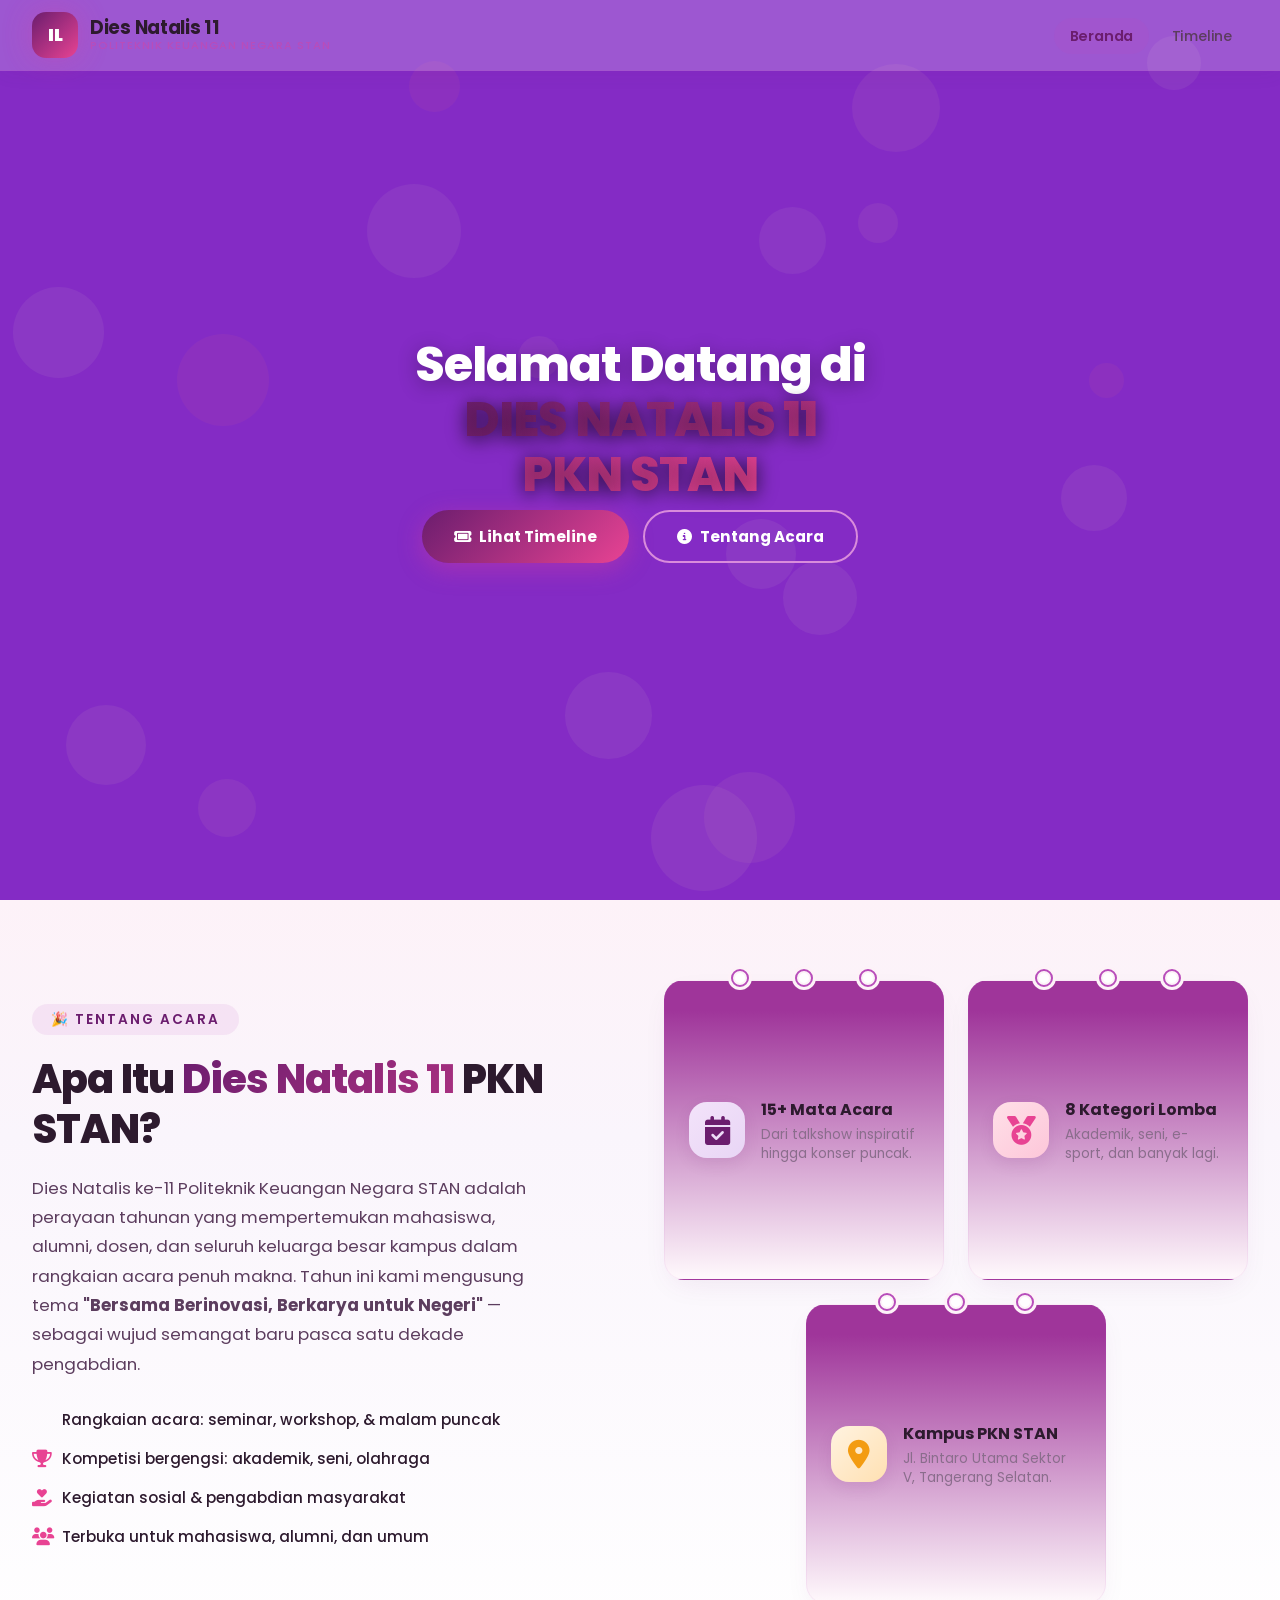
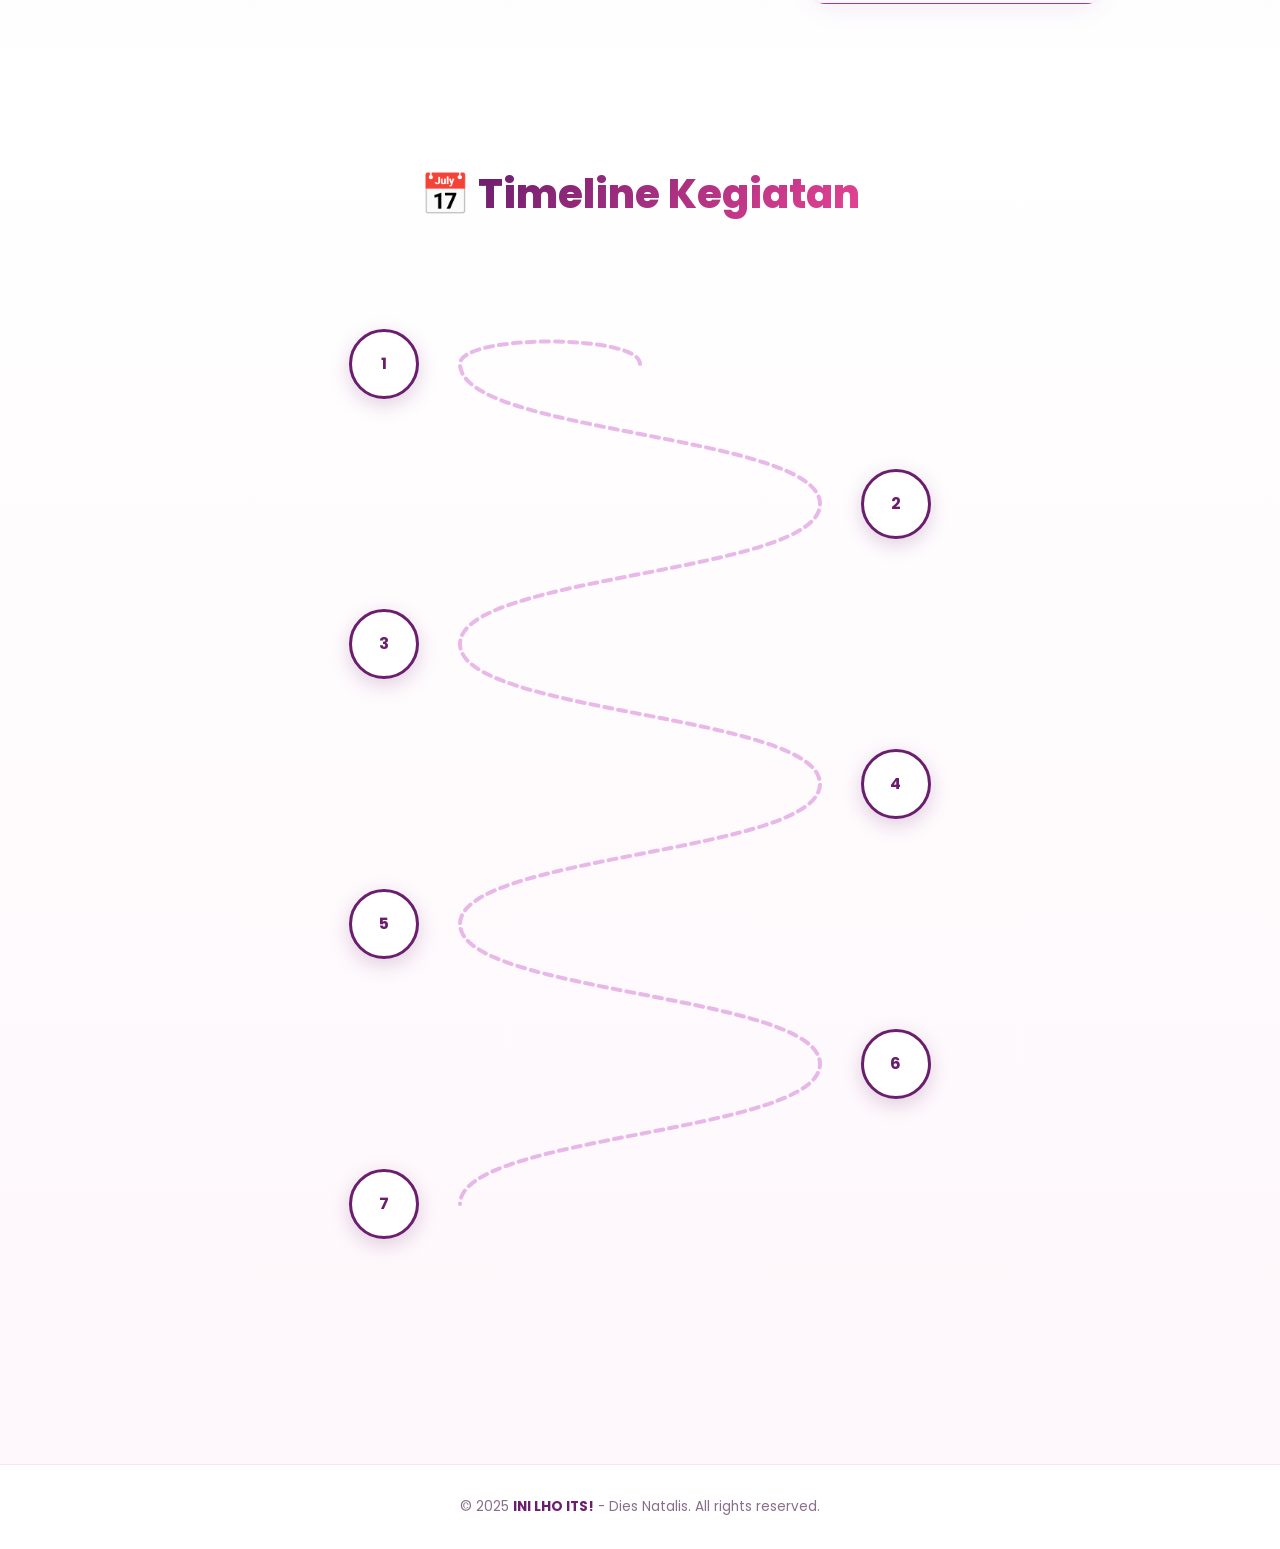
==== commit 5928d8c3: "Update index.html" ====
--- a/index.html
+++ b/index.html
@@ -34,19 +34,11 @@
             --transition: all 0.3s cubic-bezier(0.4, 0, 0.2, 1);
         }
 
-        * {
-            margin: 0;
-            padding: 0;
-            box-sizing: border-box;
-        }
-
-        html {
-            scroll-behavior: smooth;
-        }
-
+        * { margin: 0; padding: 0; box-sizing: border-box; }
+        html { scroll-behavior: smooth; }
         body {
             font-family: 'Poppins', sans-serif;
-            background: linear-gradient(135deg, #fdf2f8 0%, #faf5fc 25%, #fdf2fa 50%, #f8f0fa 75%, #fef5f9 100%);
+            background-color: #9436FF;
             background-attachment: fixed;
             color: var(--text-dark);
             min-height: 100vh;
@@ -54,1561 +46,519 @@
             overflow-x: hidden;
         }
 
-        /* ===== NAVBAR ===== */
+        #scrollProgressBar {
+            position: fixed; top: 0; left: 0; height: 3px; z-index: 9999;
+            background: linear-gradient(90deg, var(--purple-primary), var(--pink-primary), var(--purple-light));
+            border-radius: 0 3px 3px 0; width: 0%; transition: width 0.1s linear;
+            box-shadow: 0 0 12px rgba(232, 67, 147, 0.5);
+        }
+
+        .floating-bubbles { position: fixed; top: 0; left: 0; width: 100%; height: 100%; pointer-events: none; z-index: 0; }
+        .bubble {
+            position: absolute; border-radius: 50%; opacity: 0.12;
+            animation: floatBubble infinite ease-in-out;
+        }
+        @keyframes floatBubble {
+            0%,100% { transform: translateY(0) translateX(0) scale(1); }
+            25% { transform: translateY(-60px) translateX(25px) scale(1.1); }
+            50% { transform: translateY(-20px) translateX(-15px) scale(0.95); }
+            75% { transform: translateY(-80px) translateX(-30px) scale(1.05); }
+        }
+
+        /* NAVBAR */
         .navbar {
-            position: fixed;
-            top: 0;
-            left: 0;
-            right: 0;
-            z-index: 1000;
-            background: rgba(255, 255, 255, 0.9);
+            position: fixed; top: 0; left: 0; right: 0; z-index: 1000;
+            background: rgba(255, 255, 255, 0.207);
             border-bottom: 1px solid rgba(184, 77, 186, 0.18);
-            padding: 0 2rem;
-            transition: var(--transition);
+            padding: 0 2rem; transition: var(--transition);
             box-shadow: 0 2px 20px rgba(107, 29, 110, 0.06);
-            will-change: box-shadow, background;
-        }
-
-        .navbar.scrolled {
-            background: rgba(255, 255, 255, 0.97);
-            box-shadow: 0 4px 30px rgba(107, 29, 110, 0.12);
-        }
-
+            animation: slideDownNav 0.7s cubic-bezier(0.22, 0.61, 0.36, 1) forwards;
+        }
+        @keyframes slideDownNav { from { transform: translateY(-100%); opacity: 0; } to { transform: translateY(0); opacity: 1; } }
+        .navbar.scrolled { background: rgba(255, 255, 255, 0.97); box-shadow: 0 4px 30px rgba(107, 29, 110, 0.12); }
         .navbar-inner {
-            max-width: 1300px;
-            margin: 0 auto;
-            display: flex;
-            align-items: center;
-            justify-content: space-between;
-            height: 70px;
-            gap: 2rem;
-        }
-
-        .logo-section {
-            display: flex;
-            align-items: center;
-            gap: 12px;
-            text-decoration: none;
-            flex-shrink: 0;
-        }
-
+            max-width: 1300px; margin: 0 auto; display: flex; align-items: center;
+            justify-content: space-between; height: 70px; gap: 2rem;
+        }
+        .logo-section { display: flex; align-items: center; gap: 12px; text-decoration: none; flex-shrink: 0; }
         .logo-icon {
-            width: 46px;
-            height: 46px;
-            background: linear-gradient(135deg, var(--purple-primary), var(--pink-primary));
-            border-radius: 14px;
-            display: flex;
-            align-items: center;
-            justify-content: center;
-            color: white;
-            font-weight: 900;
-            font-size: 1.1rem;
-            letter-spacing: -0.5px;
-            box-shadow: var(--shadow-glow);
-            transition: var(--transition);
-        }
-
-        .logo-section:hover .logo-icon {
-            transform: scale(1.05);
-            box-shadow: 0 0 40px rgba(232, 67, 147, 0.45);
-        }
-
-        .logo-text {
-            font-weight: 700;
-            font-size: 1.15rem;
-            color: var(--text-dark);
-            line-height: 1.2;
-            letter-spacing: -0.3px;
-        }
-
-        .logo-text span {
-            display: block;
-            font-size: 0.7rem;
-            font-weight: 500;
-            color: var(--purple-light);
-            letter-spacing: 1px;
-            text-transform: uppercase;
-        }
-
-        .nav-links {
-            display: flex;
-            align-items: center;
-            gap: 0.4rem;
-            list-style: none;
-            flex-wrap: wrap;
-            justify-content: center;
-        }
-
+            width: 46px; height: 46px; background: linear-gradient(135deg, var(--purple-primary), var(--pink-primary));
+            border-radius: 14px; display: flex; align-items: center; justify-content: center;
+            color: white; font-weight: 900; font-size: 1.1rem; letter-spacing: -0.5px;
+            box-shadow: var(--shadow-glow); transition: var(--transition);
+            animation: glowPulse 2.5s ease-in-out infinite;
+        }
+        @keyframes glowPulse {
+            0%,100% { box-shadow: 0 0 20px rgba(232, 67, 147, 0.3); }
+            50% { box-shadow: 0 0 45px rgba(232, 67, 147, 0.65); }
+        }
+        .logo-section:hover .logo-icon { transform: scale(1.08); box-shadow: 0 0 50px rgba(232, 67, 147, 0.55); }
+        .logo-text { font-weight: 700; font-size: 1.15rem; color: var(--text-dark); line-height: 1.2; letter-spacing: -0.3px; }
+        .logo-text span { display: block; font-size: 0.7rem; font-weight: 500; color: var(--purple-light); letter-spacing: 1px; text-transform: uppercase; }
+        .nav-links { display: flex; align-items: center; gap: 0.4rem; list-style: none; flex-wrap: wrap; justify-content: center; }
+        .nav-links li { opacity: 0; animation: fadeInDown 0.5s ease forwards; }
+        .nav-links li:nth-child(1) { animation-delay: 0.2s; }
+        .nav-links li:nth-child(2) { animation-delay: 0.3s; }
+        @keyframes fadeInDown { from { opacity: 0; transform: translateY(-12px); } to { opacity: 1; transform: translateY(0); } }
         .nav-links a {
-            text-decoration: none;
-            color: var(--text-medium);
-            font-weight: 500;
-            font-size: 0.9rem;
-            padding: 0.5rem 1rem;
-            border-radius: 25px;
-            transition: var(--transition);
-            position: relative;
-            white-space: nowrap;
-            letter-spacing: -0.2px;
-        }
-
-        .nav-links a:hover,
-        .nav-links a.active {
-            color: var(--purple-primary);
-            background: rgba(184, 77, 186, 0.08);
-        }
-
-        .nav-links a.active {
-            font-weight: 600;
-            background: rgba(184, 77, 186, 0.12);
-        }
-
-        .nav-auth {
-            display: flex;
-            align-items: center;
-            gap: 10px;
-            flex-shrink: 0;
-        }
-
-        .btn-login {
-            padding: 0.55rem 1.4rem;
-            border-radius: 25px;
-            font-weight: 600;
-            font-size: 0.85rem;
-            cursor: pointer;
-            transition: var(--transition);
-            text-decoration: none;
-            letter-spacing: -0.2px;
-            background: transparent;
-            color: var(--purple-primary);
-            border: 2px solid var(--purple-soft);
-        }
-
-        .btn-login:hover {
-            background: rgba(184, 77, 186, 0.08);
-            border-color: var(--purple-light);
-        }
-
-        .btn-signup {
-            padding: 0.55rem 1.4rem;
-            border-radius: 25px;
-            font-weight: 600;
-            font-size: 0.85rem;
-            cursor: pointer;
-            transition: var(--transition);
-            text-decoration: none;
-            letter-spacing: -0.2px;
-            background: linear-gradient(135deg, var(--purple-primary), var(--pink-primary));
-            color: white;
-            border: none;
-            box-shadow: 0 4px 15px rgba(232, 67, 147, 0.3);
-        }
-
-        .btn-signup:hover {
-            transform: translateY(-2px);
-            box-shadow: 0 8px 28px rgba(232, 67, 147, 0.45);
-        }
-
-        .mobile-menu-btn {
-            display: none;
-            background: none;
-            border: none;
-            font-size: 1.5rem;
-            cursor: pointer;
-            color: var(--purple-primary);
-            padding: 0.5rem;
-        }
-
-        /* ===== HERO / DASHBOARD ===== */
+            text-decoration: none; color: var(--text-medium); font-weight: 500; font-size: 0.9rem;
+            padding: 0.5rem 1rem; border-radius: 25px; transition: var(--transition);
+            position: relative; white-space: nowrap; letter-spacing: -0.2px;
+        }
+        .nav-links a:hover, .nav-links a.active {
+            color: var(--purple-primary); background: rgba(184, 77, 186, 0.08);
+        }
+        .nav-links a.active { font-weight: 600; background: rgba(184, 77, 186, 0.12); }
+        .mobile-menu-btn { display: none; background: none; border: none; font-size: 1.5rem; cursor: pointer; color: var(--purple-primary); padding: 0.5rem; }
+
+        /* HERO */
         .hero-section {
-            padding-top: 110px;
-            padding-bottom: 50px;
-            position: relative;
-            z-index: 1;
-        }
-
-        .hero-container {
-            max-width: 1300px;
-            margin: 0 auto;
-            padding: 0 2rem;
-        }
-
-        .hero-grid {
-            display: grid;
-            grid-template-columns: 1fr 1fr;
-            gap: 3rem;
-            align-items: center;
-        }
-
+            position: relative; z-index: 1; min-height: 100vh;
+            display: flex; align-items: center; justify-content: center;
+            background-image: url(asset/hero.jpg); background-size: cover; background-position: center;
+            isolation: isolate; animation: heroBgZoom 1.5s ease-out forwards;
+            --hero-overlay-color: rgba(107, 29, 110, 0.4);
+        }
+        .hero-section::before {
+            content: ''; position: absolute; top: 0; left: 0; width: 100%; height: 100%;
+            z-index: 2; pointer-events: none; background-color: var(--hero-overlay-color);
+        }
+        @keyframes heroBgZoom {
+            0% { background-size: 115%; background-position: 52% 50%; }
+            100% { background-size: 100%; background-position: center; }
+        }
+        .hero-container { max-width: 900px; margin: 0 auto; padding: 0 2rem; position: relative; z-index: 3; text-align: center; }
+        .hero-content { animation: slideInLeft 0.8s cubic-bezier(0.22, 0.61, 0.36, 1) 0.3s forwards; opacity: 0; }
+        @keyframes slideInLeft { from { opacity: 0; transform: translateX(-60px); } to { opacity: 1; transform: translateX(0); } }
         .hero-content h1 {
-            font-size: 3rem;
-            font-weight: 800;
-            letter-spacing: -1px;
-            line-height: 1.15;
-            margin-bottom: 0.5rem;
-        }
-
+            font-size: 3rem; font-weight: 800; letter-spacing: -1px; line-height: 1.15;
+            margin-bottom: 0.5rem; color: white; text-shadow: 0 4px 20px rgba(0,0,0,0.3);
+        }
         .hero-content h1 .gradient-text {
             background: linear-gradient(135deg, var(--purple-primary) 0%, var(--pink-primary) 50%, var(--purple-light) 100%);
-            -webkit-background-clip: text;
-            background-clip: text;
-            -webkit-text-fill-color: transparent;
-            display: inline;
-        }
-
-        .hero-subtitle {
-            font-size: 1.2rem;
-            color: var(--text-medium);
-            margin-bottom: 1.5rem;
-            font-weight: 500;
-            letter-spacing: 0.5px;
-        }
-
-        .hero-badge {
-            display: inline-flex;
-            align-items: center;
-            gap: 8px;
-            background: rgba(184, 77, 186, 0.1);
-            padding: 0.5rem 1.2rem;
-            border-radius: 25px;
-            font-weight: 600;
-            font-size: 0.85rem;
-            color: var(--purple-primary);
-            margin-bottom: 1.5rem;
-            letter-spacing: 0.5px;
-        }
-
-        .hero-badge .dot {
-            width: 10px;
-            height: 10px;
-            border-radius: 50%;
-            background: var(--pink-primary);
-            animation: pulse 2s infinite;
-        }
-
-        @keyframes pulse {
-            0%,
-            100% {
-                opacity: 1;
-                transform: scale(1);
-            }
-            50% {
-                opacity: 0.5;
-                transform: scale(1.6);
-            }
-        }
-
-        .hero-buttons {
-            display: flex;
-            gap: 14px;
-            flex-wrap: wrap;
-        }
-
+            background-size: 200% 200%; -webkit-background-clip: text; background-clip: text;
+            -webkit-text-fill-color: transparent; display: inline;
+            animation: shimmer 3s ease-in-out infinite;
+            filter: drop-shadow(0 2px 8px rgba(0,0,0,0.4));
+        }
+        @keyframes shimmer { 0%,100% { background-position: 0% 50%; } 50% { background-position: 100% 50%; } }
+        .hero-buttons { display: flex; gap: 14px; flex-wrap: wrap; justify-content: center; }
         .btn-primary {
-            padding: 0.8rem 2rem;
-            border-radius: 30px;
-            font-weight: 700;
-            font-size: 0.95rem;
-            cursor: pointer;
-            transition: var(--transition);
-            text-decoration: none;
-            letter-spacing: -0.2px;
+            padding: 0.8rem 2rem; border-radius: 30px; font-weight: 700; font-size: 0.95rem;
+            cursor: pointer; transition: var(--transition); text-decoration: none;
             background: linear-gradient(135deg, var(--purple-primary), var(--pink-primary));
-            color: white;
-            border: none;
-            box-shadow: 0 6px 24px rgba(232, 67, 147, 0.35);
-            display: inline-flex;
-            align-items: center;
-            gap: 8px;
-        }
-
-        .btn-primary:hover {
-            transform: translateY(-3px);
-            box-shadow: 0 12px 35px rgba(232, 67, 147, 0.5);
-        }
-
+            color: white; border: none; box-shadow: 0 6px 24px rgba(232, 67, 147, 0.35);
+            display: inline-flex; align-items: center; gap: 8px; position: relative; overflow: hidden;
+            animation: btnPopIn 0.5s ease 0.7s forwards; opacity: 0;
+        }
+        @keyframes btnPopIn { from { opacity: 0; transform: scale(0.8); } to { opacity: 1; transform: scale(1); } }
+        .btn-primary::after {
+            content: ''; position: absolute; top: -50%; left: -75%; width: 50%; height: 200%;
+            background: rgba(255, 255, 255, 0.25); transform: skewX(-25deg);
+            animation: btnShimmer 3s ease-in-out infinite;
+        }
+        @keyframes btnShimmer { 0%,100% { left: -75%; } 50% { left: 125%; } }
+        .btn-primary:hover { transform: translateY(-3px); box-shadow: 0 12px 35px rgba(232, 67, 147, 0.5); }
         .btn-outline {
-            padding: 0.8rem 2rem;
-            border-radius: 30px;
-            font-weight: 700;
-            font-size: 0.95rem;
-            cursor: pointer;
-            transition: var(--transition);
-            text-decoration: none;
-            letter-spacing: -0.2px;
-            background: transparent;
-            color: var(--purple-primary);
-            border: 2.5px solid var(--purple-soft);
-            display: inline-flex;
-            align-items: center;
-            gap: 8px;
-        }
-
-        .btn-outline:hover {
-            background: rgba(184, 77, 186, 0.06);
-            border-color: var(--purple-light);
-            transform: translateY(-2px);
-        }
-
-        .hero-visual {
-            display: flex;
-            justify-content: center;
-            align-items: center;
-        }
-
-        .hero-card-stack {
-            position: relative;
-            width: 100%;
-            max-width: 420px;
-            aspect-ratio: 1 / 1;
-        }
-
-        .hero-floating-card {
-            position: absolute;
-            border-radius: var(--radius-lg);
-            box-shadow: var(--shadow-lg);
-            background: white;
-        }
-
-        .hero-floating-card.card-main {
-            width: 75%;
-            aspect-ratio: 1 / 1;
-            top: 10%;
-            left: 12.5%;
-            background: linear-gradient(145deg, #ffffff, #fdf2fa);
-            display: flex;
-            align-items: center;
-            justify-content: center;
-            z-index: 3;
-            border: 2px solid rgba(184, 77, 186, 0.2);
-        }
-
-        .card-main-inner {
-            text-align: center;
-            padding: 2rem;
-        }
-
-        .card-main-inner .big-number {
-            font-size: 4.5rem;
-            font-weight: 900;
-            background: linear-gradient(135deg, var(--purple-primary), var(--pink-primary));
-            -webkit-background-clip: text;
-            background-clip: text;
-            -webkit-text-fill-color: transparent;
-            line-height: 1;
-        }
-
-        .card-main-inner .big-label {
-            font-weight: 700;
-            color: var(--text-medium);
-            font-size: 1rem;
-            letter-spacing: 1px;
-        }
-
-        .hero-floating-card.card-top-right {
-            width: 40%;
-            aspect-ratio: 1.3 / 1;
-            top: 2%;
-            right: 4%;
-            z-index: 4;
-            background: white;
-            padding: 1rem;
-            display: flex;
-            flex-direction: column;
-            justify-content: center;
-            align-items: center;
-            border: 2px solid rgba(253, 121, 168, 0.3);
-        }
-
-        .hero-floating-card.card-top-right .icon-circle {
-            width: 44px;
-            height: 44px;
-            border-radius: 50%;
-            background: linear-gradient(135deg, var(--pink-soft), var(--pink-pastel));
-            display: flex;
-            align-items: center;
-            justify-content: center;
-            font-size: 1.3rem;
-            color: var(--pink-primary);
-            margin-bottom: 6px;
-        }
-
-        .hero-floating-card.card-top-right .stat-num {
-            font-weight: 800;
-            font-size: 1.3rem;
-            color: var(--text-dark);
-        }
-
-        .hero-floating-card.card-top-right .stat-lbl {
-            font-size: 0.7rem;
-            color: var(--text-light);
-            font-weight: 500;
-        }
-
-        .hero-floating-card.card-bottom-left {
-            width: 38%;
-            aspect-ratio: 1.3 / 1;
-            bottom: 5%;
-            left: 3%;
-            z-index: 4;
-            background: white;
-            padding: 1rem;
-            display: flex;
-            flex-direction: column;
-            justify-content: center;
-            align-items: center;
-            border: 2px solid rgba(142, 42, 143, 0.25);
-        }
-
-        .hero-floating-card.card-bottom-left .icon-circle {
-            width: 44px;
-            height: 44px;
-            border-radius: 50%;
-            background: linear-gradient(135deg, #e8d5f5, #f3e3fa);
-            display: flex;
-            align-items: center;
-            justify-content: center;
-            font-size: 1.3rem;
-            color: var(--purple-medium);
-            margin-bottom: 6px;
-        }
-
-        .hero-floating-card.card-bottom-left .stat-num {
-            font-weight: 800;
-            font-size: 1.3rem;
-            color: var(--text-dark);
-        }
-
-        .hero-floating-card.card-bottom-left .stat-lbl {
-            font-size: 0.7rem;
-            color: var(--text-light);
-            font-weight: 500;
-        }
-
-        /* ===== DASHBOARD STATS BAR ===== */
-        .stats-bar {
-            max-width: 1300px;
-            margin: 2rem auto 0;
-            padding: 0 2rem;
-            display: grid;
-            grid-template-columns: repeat(4, 1fr);
-            gap: 1.2rem;
-            position: relative;
-            z-index: 1;
-        }
-
-        .stat-card {
-            background: rgba(255, 255, 255, 0.8);
-            border-radius: var(--radius-lg);
-            padding: 1.4rem 1.2rem;
-            text-align: center;
-            border: 1.5px solid rgba(184, 77, 186, 0.15);
-            transition: var(--transition);
-            box-shadow: var(--shadow-sm);
-            will-change: transform;
-        }
-
-        .stat-card:hover {
-            transform: translateY(-4px);
-            box-shadow: var(--shadow-md);
-            border-color: rgba(232, 67, 147, 0.3);
-        }
-
-        .stat-card .stat-icon {
-            font-size: 2rem;
-            margin-bottom: 0.4rem;
-            display: block;
-        }
-        .stat-card .stat-value {
-            font-size: 1.8rem;
-            font-weight: 800;
-            letter-spacing: -1px;
-            background: linear-gradient(135deg, var(--purple-primary), var(--pink-primary));
-            -webkit-background-clip: text;
-            background-clip: text;
-            -webkit-text-fill-color: transparent;
-        }
-        .stat-card .stat-label {
-            font-size: 0.8rem;
-            color: var(--text-light);
-            font-weight: 500;
-            letter-spacing: 0.5px;
-        }
-
-        /* ===== EVENTS SECTION ===== */
-        .section-container {
-            max-width: 1300px;
-            margin: 0 auto;
-            padding: 3rem 2rem;
-            position: relative;
-            z-index: 1;
-        }
-
-        .section-header {
-            text-align: center;
-            margin-bottom: 2.5rem;
-        }
-
-        .section-header .section-tag {
-            display: inline-block;
-            padding: 0.4rem 1.2rem;
-            border-radius: 20px;
-            font-weight: 600;
-            font-size: 0.8rem;
-            letter-spacing: 1.5px;
-            text-transform: uppercase;
-            margin-bottom: 0.8rem;
-        }
-
-        .section-tag.purple {
-            background: rgba(142, 42, 143, 0.1);
-            color: var(--purple-primary);
-        }
-        .section-tag.pink {
-            background: rgba(232, 67, 147, 0.1);
-            color: var(--pink-primary);
-        }
-
-        .section-header h2 {
-            font-size: 2.2rem;
-            font-weight: 800;
-            letter-spacing: -0.8px;
-            color: var(--text-dark);
-            margin-bottom: 0.3rem;
-        }
-
-        .section-header p {
-            color: var(--text-medium);
-            font-size: 0.95rem;
-            max-width: 500px;
-            margin: 0 auto;
-        }
-
-        .cards-grid {
-            display: grid;
-            grid-template-columns: repeat(auto-fill, minmax(300px, 1fr));
-            gap: 1.5rem;
-        }
-
-        .event-card {
-            background: white;
-            border-radius: var(--radius-lg);
-            overflow: hidden;
-            border: 1.5px solid rgba(184, 77, 186, 0.12);
-            transition: var(--transition);
-            box-shadow: var(--shadow-sm);
-            position: relative;
-            will-change: transform;
-        }
-
-        .event-card:hover {
-            transform: translateY(-5px);
-            box-shadow: var(--shadow-lg);
-            border-color: rgba(232, 67, 147, 0.35);
-        }
-
-        .event-card-image {
-            height: 170px;
-            position: relative;
-            overflow: hidden;
-        }
-
-        .event-card-image .img-placeholder {
-            width: 100%;
-            height: 100%;
-            display: flex;
-            align-items: center;
-            justify-content: center;
-            font-size: 3.5rem;
-            color: white;
-        }
-
-        .img-placeholder.grad-purple {
-            background: linear-gradient(135deg, #7b2cbf, #9d4edd);
-        }
-        .img-placeholder.grad-pink {
-            background: linear-gradient(135deg, #e84393, #fd79a8);
-        }
-        .img-placeholder.grad-mixed {
-            background: linear-gradient(135deg, #6b1d6e, #c44d8f);
-        }
-        .img-placeholder.grad-soft {
-            background: linear-gradient(135deg, #b84dba, #e89ac7);
-        }
-
-        .event-card-badge {
-            position: absolute;
-            top: 14px;
-            right: 14px;
-            background: rgba(255, 255, 255, 0.9);
-            padding: 0.35rem 0.9rem;
-            border-radius: 20px;
-            font-size: 0.75rem;
-            font-weight: 700;
-            color: var(--purple-primary);
-            letter-spacing: 0.5px;
-        }
-
-        .event-card-body {
-            padding: 1.3rem;
-        }
-
-        .event-card-body h3 {
-            font-weight: 700;
-            font-size: 1.1rem;
-            margin-bottom: 0.4rem;
-            color: var(--text-dark);
-            letter-spacing: -0.3px;
-        }
-        .event-card-body .event-date {
-            font-size: 0.8rem;
-            color: var(--text-light);
-            margin-bottom: 0.7rem;
-            display: flex;
-            align-items: center;
-            gap: 6px;
-        }
-        .event-card-body .event-desc {
-            font-size: 0.85rem;
-            color: var(--text-medium);
-            line-height: 1.5;
-            margin-bottom: 1rem;
-            display: -webkit-box;
-            -webkit-line-clamp: 2;
-            -webkit-box-orient: vertical;
-            overflow: hidden;
-        }
-        .btn-card {
-            display: inline-flex;
-            align-items: center;
-            gap: 6px;
-            padding: 0.55rem 1.3rem;
-            border-radius: 25px;
-            font-weight: 600;
-            font-size: 0.82rem;
-            cursor: pointer;
-            transition: var(--transition);
-            text-decoration: none;
-            letter-spacing: -0.2px;
-            background: linear-gradient(135deg, var(--purple-primary), var(--pink-primary));
-            color: white;
-            border: none;
-            box-shadow: 0 3px 12px rgba(232, 67, 147, 0.25);
-        }
-        .btn-card:hover {
-            transform: translateY(-2px);
-            box-shadow: 0 6px 20px rgba(232, 67, 147, 0.4);
-        }
-
-        .btn-card.outline {
-            background: transparent;
-            color: var(--purple-primary);
-            border: 2px solid var(--purple-soft);
-            box-shadow: none;
-        }
-        .btn-card.outline:hover {
-            background: rgba(184, 77, 186, 0.06);
-            box-shadow: var(--shadow-sm);
-        }
-
-        /* ===== REGISTRATION CTA BANNER ===== */
-        .cta-banner {
-            max-width: 1300px;
-            margin: 2rem auto;
-            padding: 0 2rem;
-            position: relative;
-            z-index: 1;
-        }
-
-        .cta-inner {
-            background: linear-gradient(135deg, #fdf2fa 0%, #fef5f9 40%, #faf0fa 100%);
-            border-radius: var(--radius-xl);
-            padding: 2.5rem 3rem;
-            display: flex;
-            align-items: center;
-            justify-content: space-between;
-            gap: 2rem;
-            flex-wrap: wrap;
-            border: 2px dashed rgba(184, 77, 186, 0.3);
-            position: relative;
-        }
-
-        .cta-text h3 {
-            font-size: 1.6rem;
-            font-weight: 800;
-            letter-spacing: -0.5px;
-            color: var(--text-dark);
-        }
-        .cta-text p {
-            color: var(--text-medium);
-            font-size: 0.9rem;
-            margin-top: 0.3rem;
-        }
-        .cta-buttons {
-            display: flex;
-            gap: 12px;
-            flex-wrap: wrap;
-            position: relative;
-            z-index: 1;
-        }
-
-        /* ===== MODAL ===== */
+            padding: 0.8rem 2rem; border-radius: 30px; font-weight: 700; font-size: 0.95rem;
+            cursor: pointer; transition: var(--transition); text-decoration: none;
+            background: transparent; color: white; border: 2.5px solid var(--purple-soft);
+            display: inline-flex; align-items: center; gap: 8px;
+            animation: btnPopIn 0.5s ease 0.85s forwards; opacity: 0;
+        }
+        .btn-outline:hover { background: rgba(255,255,255,0.15); border-color: white; transform: translateY(-2px); }
+
+        /* ABOUT US */
+        .aboutus-section { padding: 80px 0; position: relative; background: linear-gradient(180deg, #fdf2f8 0%, #faf5fc 30%, #ffffff 100%); overflow: hidden; z-index: 1; }
+        .aboutus-container { max-width: 1300px; margin: 0 auto; padding: 0 2rem; }
+        .aboutus-grid { display: grid; grid-template-columns: 1fr 1fr; gap: 3rem; align-items: center; }
+        .animate-on-scroll { opacity: 0; transition: opacity 0.8s ease, transform 0.8s ease; }
+        .animate-on-scroll.from-left { transform: translateX(-50px); }
+        .animate-on-scroll.from-right { transform: translateX(50px); }
+        .animate-on-scroll.from-bottom { transform: translateY(40px); }
+        .animate-on-scroll.show { opacity: 1; transform: translateX(0) translateY(0); }
+        .aboutus-card.animate-on-scroll:nth-child(1) { transition-delay: 0s; }
+        .aboutus-card.animate-on-scroll:nth-child(2) { transition-delay: 0.15s; }
+        .aboutus-card.animate-on-scroll:nth-child(3) { transition-delay: 0.3s; }
+        .aboutus-text { position: relative; z-index: 2; }
+        .aboutus-eyebrow { display: inline-block; font-weight: 600; font-size: 0.85rem; letter-spacing: 2px; text-transform: uppercase; color: var(--purple-primary); background: rgba(184, 77, 186, 0.1); padding: 0.35rem 1.2rem; border-radius: 20px; margin-bottom: 1.2rem; }
+        .aboutus-text h2 { font-size: 2.5rem; font-weight: 800; letter-spacing: -0.8px; line-height: 1.25; margin-bottom: 1.2rem; color: var(--text-dark); }
+        .aboutus-text h2 .highlight { background: linear-gradient(135deg, var(--purple-primary), var(--pink-primary)); background-size: 200% 200%; -webkit-background-clip: text; background-clip: text; -webkit-text-fill-color: transparent; animation: shimmer 3s ease-in-out infinite; }
+        .aboutus-description { font-size: 1.05rem; color: var(--text-medium); line-height: 1.75; margin-bottom: 1.8rem; max-width: 90%; }
+        .aboutus-features { list-style: none; display: flex; flex-direction: column; gap: 1rem; margin-bottom: 2rem; }
+        .aboutus-features li { display: flex; align-items: center; gap: 10px; font-weight: 500; color: var(--text-dark); font-size: 0.95rem; opacity: 0; transform: translateX(-20px); transition: opacity 0.5s ease, transform 0.5s ease; }
+        .aboutus-features li.show { opacity: 1; transform: translateX(0); }
+        .aboutus-features li i { color: var(--pink-primary); font-size: 1.1rem; width: 20px; text-align: center; }
+        .aboutus-cards { display: grid; grid-template-columns: 1fr 1fr; gap: 1.5rem; justify-items: center; align-items: center; max-width: 900px; margin: 0 auto; }
+        .aboutus-card {
+            background: linear-gradient(180deg, #9f359a 10%, #fef7fb 99%); border-radius: var(--radius-lg);
+            padding: 1.8rem 1.5rem; box-shadow: 0 10px 30px -10px rgba(107, 29, 110, 0.1);
+            max-width: 360px; min-height: 300px; display: flex; align-items: center; gap: 1rem;
+            transition: all 0.4s cubic-bezier(0.4, 0, 0.2, 1); border: 1px solid rgba(184, 77, 186, 0.08);
+            position: relative; overflow: visible;
+        }
+        .aboutus-card:last-child:nth-child(odd) { grid-column: 1 / -1; justify-self: center; max-width: 300px; }
+        .calendar-holes { position: absolute; top: -12px; left: 0; width: 100%; display: flex; justify-content: space-evenly; padding: 0 20px; pointer-events: none; z-index: 5; }
+        .hole { width: 18px; height: 18px; border-radius: 50%; background: #fff; border: 2px solid #b84dba; box-shadow: 0 0 0 3px #fdf2f8, inset 0 0 0 2px #fdf2f8; flex-shrink: 0; }
+        .aboutus-card:hover { transform: translateY(-6px); box-shadow: 0 20px 40px -15px rgba(107, 29, 110, 0.25); border-color: rgba(232, 67, 147, 0.2); }
+        .aboutus-card .card-icon { width: 56px; height: 56px; border-radius: 18px; display: flex; align-items: center; justify-content: center; font-size: 1.8rem; flex-shrink: 0; background: white; box-shadow: 0 6px 15px rgba(107, 29, 110, 0.1); transition: transform 0.3s ease; }
+        .aboutus-card:hover .card-icon { transform: scale(1.08) rotate(-5deg); }
+        .card-icon.purple { background: linear-gradient(135deg, #f3e3fa, #e8d5f5); color: var(--purple-primary); }
+        .card-icon.pink { background: linear-gradient(135deg, #ffe0e8, #fdc6d9); color: var(--pink-primary); }
+        .card-icon.gold { background: linear-gradient(135deg, #fff3e0, #ffe0b2); color: #f39c12; }
+        .aboutus-card .card-info h4 { font-weight: 700; font-size: 1rem; margin-bottom: 0.2rem; color: var(--text-dark); }
+        .aboutus-card .card-info p { font-size: 0.85rem; color: var(--text-light); line-height: 1.4; }
+
+        /* TIMELINE SNAKE */
+        .timeline-section { padding: 80px 0; background: linear-gradient(180deg, #ffffff 0%, #fef7fb 100%); position: relative; z-index: 1; }
+        .timeline-container { max-width: 1200px; margin: 0 auto; padding: 0 2rem; }
+        .timeline-container h2 { text-align: center; font-size: 2.5rem; font-weight: 800; margin-bottom: 3rem; color: var(--text-dark); }
+        .timeline-container h2 .highlight { background: linear-gradient(135deg, var(--purple-primary), var(--pink-primary)); -webkit-background-clip: text; background-clip: text; -webkit-text-fill-color: transparent; }
+        .snake-wrapper { position: relative; width: 100%; overflow-x: auto; padding: 2rem 0 0; }
+        .snake-timeline { position: relative; width: 100%; margin: 0 auto; }
+        .snake-svg { position: absolute; top: 0; left: 0; width: 100%; height: 100%; pointer-events: none; z-index: 1; }
+        .snake-path { fill: none; stroke: var(--purple-soft); stroke-width: 4; stroke-linecap: round; stroke-linejoin: round; stroke-dasharray: 8 6; opacity: 0.6; }
+        .timeline-node {
+            position: absolute; z-index: 2; cursor: pointer;
+            width: 70px; height: 70px; background: white; border-radius: 50%;
+            box-shadow: 0 6px 20px rgba(107, 29, 110, 0.2); border: 3px solid var(--purple-primary);
+            transition: transform 0.3s ease, box-shadow 0.3s ease, border-color 0.3s;
+            font-weight: 700; color: var(--purple-primary); font-size: 1rem;
+            text-align: center; line-height: 1.2; padding: 5px;
+            display: flex; align-items: center; justify-content: center;
+            transform: translate(-50%, -50%);
+        }
+        .timeline-node:hover { transform: translate(-50%, -50%) scale(1.1); box-shadow: 0 12px 30px rgba(232, 67, 147, 0.4); border-color: var(--pink-primary); }
+        .timeline-node.active { background: var(--purple-primary); color: white; border-color: var(--pink-primary); }
+
+        /* MODAL */
         .modal-overlay {
-            position: fixed;
-            top: 0;
-            left: 0;
-            width: 100%;
-            height: 100%;
-            background: rgba(0, 0, 0, 0.55);
-            z-index: 2000;
-            display: flex;
-            align-items: center;
-            justify-content: center;
-            opacity: 0;
-            pointer-events: none;
-            transition: opacity 0.3s ease;
-        }
-        .modal-overlay.active {
-            opacity: 1;
-            pointer-events: all;
-        }
-        .modal-dialog {
-            background: white;
-            border-radius: var(--radius-xl);
-            padding: 2.5rem;
-            width: 90%;
-            max-width: 520px;
-            box-shadow: var(--shadow-lg);
-            position: relative;
-            transform: translateY(20px);
+            position: fixed; top: 0; left: 0; width: 100%; height: 100%;
+            background: rgba(0,0,0,0.5); z-index: 2000; display: flex;
+            align-items: center; justify-content: center; opacity: 0; visibility: hidden;
+            transition: opacity 0.3s ease, visibility 0.3s ease;
+        }
+        .modal-overlay.show { opacity: 1; visibility: visible; }
+        .modal-content {
+            background: white; border-radius: var(--radius-xl); padding: 2.5rem 2rem;
+            max-width: 500px; width: 90%; text-align: center; position: relative;
+            box-shadow: 0 25px 50px rgba(0,0,0,0.3); transform: translateY(30px);
             transition: transform 0.3s ease;
-            max-height: 85vh;
-            overflow-y: auto;
-        }
-        .modal-overlay.active .modal-dialog {
-            transform: translateY(0);
-        }
+        }
+        .modal-overlay.show .modal-content { transform: translateY(0); }
         .modal-close {
-            position: absolute;
-            top: 16px;
-            right: 20px;
-            background: none;
-            border: none;
-            font-size: 1.5rem;
-            cursor: pointer;
-            color: var(--text-light);
-            transition: var(--transition);
-            width: 38px;
-            height: 38px;
-            border-radius: 50%;
-            display: flex;
-            align-items: center;
-            justify-content: center;
-        }
-        .modal-close:hover {
-            background: rgba(184, 77, 186, 0.08);
-            color: var(--purple-primary);
-        }
-        .modal-dialog h3 {
-            font-size: 1.5rem;
-            font-weight: 700;
-            margin-bottom: 1.3rem;
-            letter-spacing: -0.4px;
-            color: var(--text-dark);
-        }
-        .form-group {
-            margin-bottom: 1rem;
-        }
-        .form-group label {
-            display: block;
-            font-weight: 600;
-            font-size: 0.85rem;
-            margin-bottom: 0.35rem;
-            color: var(--text-medium);
-            letter-spacing: -0.2px;
-        }
-        .form-group input,
-        .form-group select {
-            width: 100%;
-            padding: 0.7rem 1rem;
-            border-radius: var(--radius-sm);
-            border: 2px solid var(--gray-medium);
-            font-family: 'Poppins', sans-serif;
-            font-size: 0.9rem;
-            transition: var(--transition);
-            background: var(--gray-light);
-            color: var(--text-dark);
-        }
-        .form-group input:focus,
-        .form-group select:focus {
-            outline: none;
-            border-color: var(--purple-light);
-            box-shadow: 0 0 0 4px rgba(184, 77, 186, 0.08);
-            background: white;
-        }
-        .btn-submit {
-            width: 100%;
-            padding: 0.8rem;
-            border-radius: 30px;
-            font-weight: 700;
-            font-size: 0.95rem;
-            cursor: pointer;
-            transition: var(--transition);
-            background: linear-gradient(135deg, var(--purple-primary), var(--pink-primary));
-            color: white;
-            border: none;
-            box-shadow: 0 4px 18px rgba(232, 67, 147, 0.3);
-            letter-spacing: -0.2px;
-            margin-top: 0.5rem;
-        }
-        .btn-submit:hover {
-            box-shadow: 0 8px 28px rgba(232, 67, 147, 0.45);
-            transform: translateY(-2px);
-        }
-        .toast {
-            position: fixed;
-            bottom: 30px;
-            right: 30px;
-            background: #2d1a2e;
-            color: white;
-            padding: 1rem 1.5rem;
-            border-radius: 30px;
-            font-weight: 600;
-            font-size: 0.9rem;
-            z-index: 3000;
-            box-shadow: var(--shadow-lg);
-            transform: translateX(120%);
-            transition: transform 0.4s cubic-bezier(0.175, 0.885, 0.32, 1.275);
-            letter-spacing: -0.2px;
-        }
-        .toast.show {
-            transform: translateX(0);
-        }
-        .toast.success {
-            background: linear-gradient(135deg, #2d1a2e, #4a154b);
-            border: 2px solid rgba(253, 121, 168, 0.5);
-        }
-
-        /* ===== FOOTER ===== */
+            position: absolute; top: 1rem; right: 1rem; background: none; border: none;
+            font-size: 1.5rem; cursor: pointer; color: var(--text-medium);
+            transition: color 0.2s;
+        }
+        .modal-close:hover { color: var(--pink-primary); }
+        .modal-content h3 { font-size: 1.8rem; color: var(--purple-primary); margin-bottom: 0.5rem; }
+        .modal-content .date { font-weight: 600; color: var(--pink-primary); margin-bottom: 1rem; }
+        .modal-content p { color: var(--text-medium); line-height: 1.6; }
+
+        /* FOOTER */
         .footer {
-            background: white;
-            border-top: 1px solid rgba(184, 77, 186, 0.15);
-            padding: 2rem;
-            text-align: center;
-            color: var(--text-light);
-            font-size: 0.85rem;
-            position: relative;
-            z-index: 1;
-        }
-        .footer strong {
-            color: var(--purple-primary);
-        }
-
-        /* ===== RESPONSIVE ===== */
+            background: white; border-top: 1px solid rgba(184, 77, 186, 0.15);
+            padding: 2rem; text-align: center; color: var(--text-light); font-size: 0.85rem;
+            position: relative; z-index: 1; opacity: 0; animation: fadeIn 0.8s ease 1s forwards;
+        }
+        @keyframes fadeIn { from { opacity: 0; } to { opacity: 1; } }
+        .footer strong { color: var(--purple-primary); }
+
+        /* RESPONSIVE */
         @media (max-width: 1024px) {
-            .stats-bar {
-                grid-template-columns: repeat(2, 1fr);
-            }
-            .hero-grid {
-                grid-template-columns: 1fr;
-                text-align: center;
-            }
-            .hero-visual {
-                order: -1;
-            }
-            .hero-card-stack {
-                max-width: 300px;
-                margin: 0 auto;
-            }
-            .hero-content h1 {
-                font-size: 2.2rem;
-            }
-            .hero-buttons {
-                justify-content: center;
-            }
-        }
-
+            .aboutus-grid { grid-template-columns: 1fr; text-align: center; }
+            .aboutus-description { max-width: 100%; }
+            .aboutus-features { align-items: center; }
+            .hero-content h1 { font-size: 2.5rem; }
+        }
+        @media (max-width: 900px) {
+            .aboutus-cards { grid-template-columns: 1fr; }
+            .aboutus-card:last-child:nth-child(odd) { grid-column: auto; max-width: 360px; }
+            .aboutus-text h2 { font-size: 2rem; }
+        }
         @media (max-width: 768px) {
-            .nav-links {
-                display: none;
-                position: absolute;
-                top: 70px;
-                left: 0;
-                right: 0;
-                background: rgba(255, 255, 255, 0.98);
-                flex-direction: column;
-                padding: 1.5rem;
-                gap: 0.3rem;
-                box-shadow: var(--shadow-lg);
-                border-radius: 0 0 var(--radius-lg) var(--radius-lg);
-                z-index: 999;
-            }
-            .nav-links.show {
-                display: flex;
-            }
-            .mobile-menu-btn {
-                display: block;
-            }
-            .nav-auth {
-                gap: 6px;
-            }
-            .btn-login,
-            .btn-signup {
-                padding: 0.45rem 1rem;
-                font-size: 0.78rem;
-            }
-            .stats-bar {
-                grid-template-columns: repeat(2, 1fr);
-                gap: 0.8rem;
-            }
-            .stat-card {
-                padding: 1rem;
-            }
-            .stat-card .stat-value {
-                font-size: 1.4rem;
-            }
-            .cards-grid {
-                grid-template-columns: 1fr;
-            }
-            .cta-inner {
-                text-align: center;
-                justify-content: center;
-                padding: 2rem 1.5rem;
-            }
-            .cta-buttons {
-                justify-content: center;
-            }
-            .hero-content h1 {
-                font-size: 1.8rem;
-            }
-        }
-
+            .nav-links { display: none; position: absolute; top: 70px; left: 0; right: 0; background: rgba(255,255,255,0.98); flex-direction: column; padding: 1.5rem; gap: 0.3rem; box-shadow: var(--shadow-lg); border-radius: 0 0 var(--radius-lg) var(--radius-lg); z-index: 999; }
+            .nav-links.show { display: flex; }
+            .mobile-menu-btn { display: block; }
+            .hero-content h1 { font-size: 2rem; }
+            .timeline-node { width: 55px; height: 55px; font-size: 0.8rem; }
+        }
         @media (max-width: 480px) {
-            .navbar-inner {
-                gap: 0.8rem;
-            }
-            .logo-text {
-                font-size: 0.9rem;
-            }
-            .logo-icon {
-                width: 36px;
-                height: 36px;
-                font-size: 0.85rem;
-                border-radius: 10px;
-            }
-            .btn-login,
-            .btn-signup {
-                padding: 0.4rem 0.8rem;
-                font-size: 0.72rem;
-            }
-            .hero-section {
-                padding-top: 90px;
-            }
-            .hero-content h1 {
-                font-size: 1.5rem;
-            }
-            .section-header h2 {
-                font-size: 1.5rem;
-            }
-            .stats-bar {
-                grid-template-columns: 1fr 1fr;
-                gap: 0.6rem;
-            }
-            .stat-card .stat-value {
-                font-size: 1.2rem;
-            }
+            .logo-icon { width: 36px; height: 36px; font-size: 0.85rem; border-radius: 10px; }
+            .hero-content h1 { font-size: 1.8rem; }
+            .aboutus-text h2 { font-size: 1.6rem; }
         }
     </style>
 </head>
 <body>
-
-    <!-- ==================== NAVBAR ==================== -->
+    <div id="scrollProgressBar"></div>
+    <div class="floating-bubbles" id="floatingBubbles"></div>
+
+    <!-- NAVBAR -->
     <nav class="navbar" id="navbar">
         <div class="navbar-inner">
             <a href="#" class="logo-section">
                 <div class="logo-icon">IL</div>
-                <div class="logo-text">
-                    INI LHO ITS!
-                    <span>2025 - Dies Natalis</span>
-                </div>
+                <div class="logo-text">Dies Natalis 11<span>Politeknik Keuangan Negara STAN</span></div>
             </a>
             <ul class="nav-links" id="navLinks">
                 <li><a href="#beranda" class="active" data-section="beranda">Beranda</a></li>
-                <li><a href="#acara" data-section="acara">Mata Acara</a></li>
-                <li><a href="#lomba" data-section="lomba">Lomba</a></li>
-                <li><a href="#daftar" data-section="daftar">Pendaftaran</a></li>
+                <li><a href="#timeline" data-section="timeline">Timeline</a></li>
             </ul>
-            <div class="nav-auth">
-                <button class="btn-login" onclick="showModal('login')">Log In</button>
-                <button class="btn-signup" onclick="showModal('signup')">Sign Up</button>
-            </div>
-            <button class="mobile-menu-btn" id="mobileMenuBtn" onclick="toggleMobileMenu()">
-                <i class="fa-solid fa-bars"></i>
-            </button>
+            <button class="mobile-menu-btn" onclick="toggleMobileMenu()"><i class="fa-solid fa-bars"></i></button>
         </div>
     </nav>
 
-    <!-- ==================== HERO / DASHBOARD ==================== -->
+    <!-- HERO -->
     <section class="hero-section" id="beranda">
         <div class="hero-container">
-            <div class="hero-grid">
-                <div class="hero-content">
-                    <div class="hero-badge">
-                        <span class="dot"></span> Dies Natalis 2025 - #IniLhoITS
+            <div class="hero-content">
+                <h1>Selamat Datang di<br><span class="gradient-text">DIES NATALIS 11<br>PKN STAN</span></h1>
+                <div class="hero-buttons">
+                    <a href="#timeline" class="btn-primary"><i class="fa-solid fa-ticket"></i> Lihat Timeline</a>
+                    <a href="#tentang" class="btn-outline"><i class="fa-solid fa-circle-info"></i> Tentang Acara</a>
+                </div>
+            </div>
+        </div>
+    </section>
+
+    <!-- ABOUT US -->
+    <section class="aboutus-section" id="tentang">
+        <div class="aboutus-container">
+            <div class="aboutus-grid">
+                <div class="aboutus-text animate-on-scroll from-left">
+                    <span class="aboutus-eyebrow">🎉 Tentang Acara</span>
+                    <h2>Apa Itu <span class="highlight">Dies Natalis 11</span> PKN STAN?</h2>
+                    <p class="aboutus-description">
+                        Dies Natalis ke-11 Politeknik Keuangan Negara STAN adalah perayaan tahunan
+                        yang mempertemukan mahasiswa, alumni, dosen, dan seluruh keluarga besar kampus
+                        dalam rangkaian acara penuh makna. Tahun ini kami mengusung tema
+                        <strong>"Bersama Berinovasi, Berkarya untuk Negeri"</strong> —
+                        sebagai wujud semangat baru pasca satu dekade pengabdian.
+                    </p>
+                    <ul class="aboutus-features" id="aboutusFeatureList">
+                        <li><i class="fa-solid fa-calendar-star"></i> Rangkaian acara: seminar, workshop, & malam puncak</li>
+                        <li><i class="fa-solid fa-trophy"></i> Kompetisi bergengsi: akademik, seni, olahraga</li>
+                        <li><i class="fa-solid fa-hand-holding-heart"></i> Kegiatan sosial & pengabdian masyarakat</li>
+                        <li><i class="fa-solid fa-users"></i> Terbuka untuk mahasiswa, alumni, dan umum</li>
+                    </ul>
+                </div>
+                <div class="aboutus-cards">
+                    <div class="aboutus-card animate-on-scroll from-right">
+                        <div class="calendar-holes"><span class="hole"></span><span class="hole"></span><span class="hole"></span></div>
+                        <div class="card-icon purple"><i class="fa-solid fa-calendar-check"></i></div>
+                        <div class="card-info"><h4>15+ Mata Acara</h4><p>Dari talkshow inspiratif hingga konser puncak.</p></div>
                     </div>
-                    <h1>
-                        Selamat Datang di<br>
-                        <span class="gradient-text">INI LHO ITS! 2025</span>
-                    </h1>
-                    <p class="hero-subtitle">
-                        Rayakan Dies Natalis dengan semangat! Bergabunglah dalam berbagai mata acara seru dan kompetisi menarik. Daftar sekarang dan jadilah bagian dari kemeriahan!
-                    </p>
-                    <div class="hero-buttons">
-                        <a href="#acara" class="btn-primary">
-                            <i class="fa-solid fa-ticket"></i> Daftar Mata Acara
-                        </a>
-                        <a href="#lomba" class="btn-outline">
-                            <i class="fa-solid fa-trophy"></i> Daftar Lomba
-                        </a>
+                    <div class="aboutus-card animate-on-scroll from-right">
+                        <div class="calendar-holes"><span class="hole"></span><span class="hole"></span><span class="hole"></span></div>
+                        <div class="card-icon pink"><i class="fa-solid fa-medal"></i></div>
+                        <div class="card-info"><h4>8 Kategori Lomba</h4><p>Akademik, seni, e-sport, dan banyak lagi.</p></div>
                     </div>
-                </div>
-                <div class="hero-visual">
-                    <div class="hero-card-stack">
-                        <div class="hero-floating-card card-top-right">
-                            <div class="icon-circle"><i class="fa-solid fa-calendar-check"></i></div>
-                            <div class="stat-num">15+</div>
-                            <div class="stat-lbl">Mata Acara</div>
-                        </div>
-                        <div class="hero-floating-card card-main">
-                            <div class="card-main-inner">
-                                <div class="big-number">2025</div>
-                                <div class="big-label">DIES NATALIS</div>
-                                <p style="font-size:0.75rem;color:var(--text-light);margin-top:4px;">INI LHO ITS!</p>
-                            </div>
-                        </div>
-                        <div class="hero-floating-card card-bottom-left">
-                            <div class="icon-circle"><i class="fa-solid fa-medal"></i></div>
-                            <div class="stat-num">8</div>
-                            <div class="stat-lbl">Kategori Lomba</div>
-                        </div>
+                    <div class="aboutus-card animate-on-scroll from-right">
+                        <div class="calendar-holes"><span class="hole"></span><span class="hole"></span><span class="hole"></span></div>
+                        <div class="card-icon gold"><i class="fa-solid fa-location-dot"></i></div>
+                        <div class="card-info"><h4>Kampus PKN STAN</h4><p>Jl. Bintaro Utama Sektor V, Tangerang Selatan.</p></div>
                     </div>
                 </div>
             </div>
         </div>
-
-        <!-- Dashboard Stats -->
-        <div class="stats-bar">
-            <div class="stat-card">
-                <span class="stat-icon"><i class="fa-solid fa-calendar-star" style="color:#b84dba;"></i></span>
-                <span class="stat-value">15+</span>
-                <span class="stat-label">Mata Acara Tersedia</span>
-            </div>
-            <div class="stat-card">
-                <span class="stat-icon"><i class="fa-solid fa-medal" style="color:#e84393;"></i></span>
-                <span class="stat-value">8</span>
-                <span class="stat-label">Kategori Lomba</span>
-            </div>
-            <div class="stat-card">
-                <span class="stat-icon"><i class="fa-solid fa-users" style="color:#8e2a8f;"></i></span>
-                <span class="stat-value">2,500+</span>
-                <span class="stat-label">Peserta Terdaftar</span>
-            </div>
-            <div class="stat-card">
-                <span class="stat-icon"><i class="fa-solid fa-gift" style="color:#e84393;"></i></span>
-                <span class="stat-value">Rp50M+</span>
-                <span class="stat-label">Total Hadiah</span>
-            </div>
-        </div>
     </section>
 
-    <!-- ==================== MATA ACARA ==================== -->
-    <section class="section-container" id="acara">
-        <div class="section-header">
-            <span class="section-tag purple">Mata Acara</span>
-            <h2>Rangkaian Acara Seru</h2>
-            <p>Beragam kegiatan menarik menanti partisipasimu. Pilih dan daftar sekarang!</p>
-        </div>
-        <div class="cards-grid">
-            <!-- Card 1 -->
-            <div class="event-card">
-                <div class="event-card-image">
-                    <div class="img-placeholder grad-purple"><i class="fa-solid fa-music"></i></div>
-                    <span class="event-card-badge">POPULER</span>
-                </div>
-                <div class="event-card-body">
-                    <h3>Malam Puncak Dies Natalis</h3>
-                    <div class="event-date"><i class="fa-regular fa-calendar"></i> 20 Desember 2025 - 19:00 WIB</div>
-                    <p class="event-desc">Perayaan malam puncak dengan penampilan bintang tamu spesial, pesta kembang api, dan pengumuman pemenang lomba.</p>
-                    <button class="btn-card" onclick="openRegistration('Malam Puncak Dies Natalis', 'acara')">
-                        <i class="fa-solid fa-ticket"></i> Daftar Sekarang
-                    </button>
-                </div>
-            </div>
-            <!-- Card 2 -->
-            <div class="event-card">
-                <div class="event-card-image">
-                    <div class="img-placeholder grad-pink"><i class="fa-solid fa-people-group"></i></div>
-                    <span class="event-card-badge">BARU</span>
-                </div>
-                <div class="event-card-body">
-                    <h3>Seminar Inspiratif</h3>
-                    <div class="event-date"><i class="fa-regular fa-calendar"></i> 15-16 Desember 2025</div>
-                    <p class="event-desc">Hadiri seminar dengan pembicara inspiratif dari berbagai bidang. Dapatkan wawasan baru dan networking luas.</p>
-                    <button class="btn-card" onclick="openRegistration('Seminar Inspiratif', 'acara')">
-                        <i class="fa-solid fa-ticket"></i> Daftar Sekarang
-                    </button>
-                </div>
-            </div>
-            <!-- Card 3 -->
-            <div class="event-card">
-                <div class="event-card-image">
-                    <div class="img-placeholder grad-mixed"><i class="fa-solid fa-utensils"></i></div>
-                </div>
-                <div class="event-card-body">
-                    <h3>Festival Kuliner Nusantara</h3>
-                    <div class="event-date"><i class="fa-regular fa-calendar"></i> 17-19 Desember 2025</div>
-                    <p class="event-desc">Jelajahi ragam kuliner dari seluruh Indonesia. Nikmati pameran, workshop masak, dan kompetisi makan.</p>
-                    <button class="btn-card" onclick="openRegistration('Festival Kuliner Nusantara', 'acara')">
-                        <i class="fa-solid fa-ticket"></i> Daftar Sekarang
-                    </button>
-                </div>
-            </div>
-            <!-- Card 4 -->
-            <div class="event-card">
-                <div class="event-card-image">
-                    <div class="img-placeholder grad-soft"><i class="fa-solid fa-futbol"></i></div>
-                    <span class="event-card-badge">SPORT</span>
-                </div>
-                <div class="event-card-body">
-                    <h3>Turnamen Olahraga</h3>
-                    <div class="event-date"><i class="fa-regular fa-calendar"></i> 10-18 Desember 2025</div>
-                    <p class="event-desc">Kompetisi futsal, basket, badminton, dan e-sports. Tunjukkan bakatmu dan raih kemenangan!</p>
-                    <button class="btn-card" onclick="openRegistration('Turnamen Olahraga', 'acara')">
-                        <i class="fa-solid fa-ticket"></i> Daftar Sekarang
-                    </button>
-                </div>
-            </div>
-            <!-- Card 5 -->
-            <div class="event-card">
-                <div class="event-card-image">
-                    <div class="img-placeholder grad-purple"><i class="fa-solid fa-palette"></i></div>
-                </div>
-                <div class="event-card-body">
-                    <h3>Pameran Seni & Karya</h3>
-                    <div class="event-date"><i class="fa-regular fa-calendar"></i> 12-20 Desember 2025</div>
-                    <p class="event-desc">Eksplorasi kreativitas melalui pameran seni rupa, instalasi, fotografi, dan karya inovatif mahasiswa.</p>
-                    <button class="btn-card" onclick="openRegistration('Pameran Seni & Karya', 'acara')">
-                        <i class="fa-solid fa-ticket"></i> Daftar Sekarang
-                    </button>
-                </div>
-            </div>
-            <!-- Card 6 -->
-            <div class="event-card">
-                <div class="event-card-image">
-                    <div class="img-placeholder grad-pink"><i class="fa-solid fa-hand-holding-heart"></i></div>
-                    <span class="event-card-badge">SOSIAL</span>
-                </div>
-                <div class="event-card-body">
-                    <h3>Bakti Sosial</h3>
-                    <div class="event-date"><i class="fa-regular fa-calendar"></i> 14 Desember 2025</div>
-                    <p class="event-desc">Kegiatan bakti sosial untuk masyarakat sekitar. Berbagi kebahagiaan di momen Dies Natalis.</p>
-                    <button class="btn-card" onclick="openRegistration('Bakti Sosial', 'acara')">
-                        <i class="fa-solid fa-ticket"></i> Daftar Sekarang
-                    </button>
+    <!-- TIMELINE SNAKE -->
+    <section class="timeline-section" id="timeline">
+        <div class="timeline-container">
+            <h2 class="animate-on-scroll from-bottom">📅 <span class="highlight">Timeline Kegiatan</span></h2>
+            <div class="snake-wrapper">
+                <div class="snake-timeline" id="snakeTimeline">
+                    <svg class="snake-svg" id="snakeSvg" viewBox="0 0 800 600" preserveAspectRatio="xMidYMid meet"></svg>
                 </div>
             </div>
         </div>
     </section>
 
-    <!-- ==================== LOMBA ==================== -->
-    <section class="section-container" id="lomba">
-        <div class="section-header">
-            <span class="section-tag pink">Lomba</span>
-            <h2>Kompetisi Bergengsi</h2>
-            <p>Ikuti berbagai lomba dengan hadiah menarik dan buktikan kemampuanmu!</p>
-        </div>
-        <div class="cards-grid">
-            <!-- Lomba 1 -->
-            <div class="event-card">
-                <div class="event-card-image">
-                    <div class="img-placeholder grad-mixed"><i class="fa-solid fa-code"></i></div>
-                    <span class="event-card-badge">IT</span>
-                </div>
-                <div class="event-card-body">
-                    <h3>Hackathon 2025</h3>
-                    <div class="event-date"><i class="fa-regular fa-calendar"></i> 13-14 Desember 2025</div>
-                    <p class="event-desc">Kompetisi coding 24 jam untuk menciptakan solusi digital inovatif. Total hadiah Rp15 juta!</p>
-                    <button class="btn-card" onclick="openRegistration('Hackathon 2025', 'lomba')">
-                        <i class="fa-solid fa-trophy"></i> Daftar Lomba
-                    </button>
-                </div>
-            </div>
-            <!-- Lomba 2 -->
-            <div class="event-card">
-                <div class="event-card-image">
-                    <div class="img-placeholder grad-purple"><i class="fa-solid fa-microphone"></i></div>
-                </div>
-                <div class="event-card-body">
-                    <h3>Debat Bahasa Inggris</h3>
-                    <div class="event-date"><i class="fa-regular fa-calendar"></i> 16-17 Desember 2025</div>
-                    <p class="event-desc">Adu argumen dan kemampuan public speaking dalam bahasa Inggris. Terbuka untuk semua jurusan!</p>
-                    <button class="btn-card" onclick="openRegistration('Debat Bahasa Inggris', 'lomba')">
-                        <i class="fa-solid fa-trophy"></i> Daftar Lomba
-                    </button>
-                </div>
-            </div>
-            <!-- Lomba 3 -->
-            <div class="event-card">
-                <div class="event-card-image">
-                    <div class="img-placeholder grad-pink"><i class="fa-solid fa-camera-retro"></i></div>
-                    <span class="event-card-badge">FOTO</span>
-                </div>
-                <div class="event-card-body">
-                    <h3>Lomba Fotografi</h3>
-                    <div class="event-date"><i class="fa-regular fa-calendar"></i> 10-19 Desember 2025</div>
-                    <p class="event-desc">Abadikan momen terbaik dengan tema "Semangat Dies Natalis". Hadiah kamera dan uang tunai!</p>
-                    <button class="btn-card" onclick="openRegistration('Lomba Fotografi', 'lomba')">
-                        <i class="fa-solid fa-trophy"></i> Daftar Lomba
-                    </button>
-                </div>
-            </div>
-            <!-- Lomba 4 -->
-            <div class="event-card">
-                <div class="event-card-image">
-                    <div class="img-placeholder grad-soft"><i class="fa-solid fa-masks-theater"></i></div>
-                </div>
-                <div class="event-card-body">
-                    <h3>Pentas Seni & Drama</h3>
-                    <div class="event-date"><i class="fa-regular fa-calendar"></i> 18 Desember 2025</div>
-                    <p class="event-desc">Kompetisi drama dan pertunjukan seni antar fakultas. Kreativitas tanpa batas di atas panggung!</p>
-                    <button class="btn-card" onclick="openRegistration('Pentas Seni & Drama', 'lomba')">
-                        <i class="fa-solid fa-trophy"></i> Daftar Lomba
-                    </button>
-                </div>
-            </div>
-            <!-- Lomba 5 -->
-            <div class="event-card">
-                <div class="event-card-image">
-                    <div class="img-placeholder grad-mixed"><i class="fa-solid fa-robot"></i></div>
-                    <span class="event-card-badge">ROBOTIK</span>
-                </div>
-                <div class="event-card-body">
-                    <h3>Kompetisi Robotika</h3>
-                    <div class="event-date"><i class="fa-regular fa-calendar"></i> 14-16 Desember 2025</div>
-                    <p class="event-desc">Rancang dan bangun robot terbaikmu! Kategori line follower, sumo robot, dan inovasi bebas.</p>
-                    <button class="btn-card" onclick="openRegistration('Kompetisi Robotika', 'lomba')">
-                        <i class="fa-solid fa-trophy"></i> Daftar Lomba
-                    </button>
-                </div>
-            </div>
-            <!-- Lomba 6 -->
-            <div class="event-card">
-                <div class="event-card-image">
-                    <div class="img-placeholder grad-purple"><i class="fa-solid fa-mobile-screen"></i></div>
-                </div>
-                <div class="event-card-body">
-                    <h3>UI/UX Design Challenge</h3>
-                    <div class="event-date"><i class="fa-regular fa-calendar"></i> 11-17 Desember 2025</div>
-                    <p class="event-desc">Kompetisi desain antarmuka aplikasi mobile. Kreasikan ide terbaik dan menangkan hadiah!</p>
-                    <button class="btn-card" onclick="openRegistration('UI/UX Design Challenge', 'lomba')">
-                        <i class="fa-solid fa-trophy"></i> Daftar Lomba
-                    </button>
-                </div>
-            </div>
-        </div>
-    </section>
-
-    <!-- ==================== CTA BANNER ==================== -->
-    <section class="cta-banner" id="daftar">
-        <div class="cta-inner">
-            <div class="cta-text">
-                <h3>Siap Berpartisipasi?</h3>
-                <p>Jangan lewatkan kesempatan! Daftar sekarang dan raih pengalaman tak terlupakan.</p>
-            </div>
-            <div class="cta-buttons">
-                <button class="btn-primary" onclick="openRegistration('Mata Acara Pilihan', 'acara')">
-                    <i class="fa-solid fa-ticket"></i> Daftar Mata Acara
-                </button>
-                <button class="btn-outline" onclick="openRegistration('Lomba Pilihan', 'lomba')">
-                    <i class="fa-solid fa-trophy"></i> Daftar Lomba
-                </button>
-            </div>
-        </div>
-    </section>
-
-    <!-- ==================== MODAL REGISTRATION ==================== -->
-    <div class="modal-overlay" id="registrationModal">
-        <div class="modal-dialog">
-            <button class="modal-close" onclick="closeModal('registrationModal')">
-                <i class="fa-solid fa-xmark"></i>
-            </button>
-            <h3 id="modalTitle">Form Pendaftaran</h3>
-            <form id="registrationForm" onsubmit="handleSubmit(event)">
-                <input type="hidden" id="regType" value="acara">
-                <input type="hidden" id="regItemName" value="">
-                <div class="form-group">
-                    <label for="regName">Nama Lengkap</label>
-                    <input type="text" id="regName" placeholder="Masukkan nama lengkap" required>
-                </div>
-                <div class="form-group">
-                    <label for="regEmail">Email</label>
-                    <input type="email" id="regEmail" placeholder="contoh@email.com" required>
-                </div>
-                <div class="form-group">
-                    <label for="regPhone">Nomor WhatsApp</label>
-                    <input type="tel" id="regPhone" placeholder="0812-3456-7890" required>
-                </div>
-                <div class="form-group">
-                    <label for="regInstitution">Asal Institusi</label>
-                    <input type="text" id="regInstitution" placeholder="Nama sekolah / universitas / umum" required>
-                </div>
-                <button type="submit" class="btn-submit">
-                    <i class="fa-solid fa-paper-plane"></i> Kirim Pendaftaran
-                </button>
-            </form>
+    <!-- MODAL -->
+    <div class="modal-overlay" id="eventModal">
+        <div class="modal-content">
+            <button class="modal-close" id="modalClose">&times;</button>
+            <h3 id="modalTitle"></h3>
+            <div class="date" id="modalDate"></div>
+            <p id="modalDesc"></p>
         </div>
     </div>
 
-    <!-- ==================== MODAL LOGIN ==================== -->
-    <div class="modal-overlay" id="loginModal">
-        <div class="modal-dialog">
-            <button class="modal-close" onclick="closeModal('loginModal')">
-                <i class="fa-solid fa-xmark"></i>
-            </button>
-            <h3>Log In</h3>
-            <form onsubmit="handleAuthSubmit(event, 'login')">
-                <div class="form-group">
-                    <label for="loginEmail">Email</label>
-                    <input type="email" id="loginEmail" placeholder="Masukkan email" required>
-                </div>
-                <div class="form-group">
-                    <label for="loginPassword">Password</label>
-                    <input type="password" id="loginPassword" placeholder="Masukkan password" required>
-                </div>
-                <button type="submit" class="btn-submit">Masuk</button>
-            </form>
-            <p style="text-align:center;margin-top:1rem;font-size:0.8rem;color:var(--text-light);">
-                Belum punya akun?
-                <a href="#" style="color:var(--pink-primary);font-weight:600;text-decoration:none;" onclick="closeModal('loginModal');setTimeout(function(){showModal('signup');},300);">Sign Up</a>
-            </p>
-        </div>
-    </div>
-
-    <!-- ==================== MODAL SIGNUP ==================== -->
-    <div class="modal-overlay" id="signupModal">
-        <div class="modal-dialog">
-            <button class="modal-close" onclick="closeModal('signupModal')">
-                <i class="fa-solid fa-xmark"></i>
-            </button>
-            <h3>Sign Up</h3>
-            <form onsubmit="handleAuthSubmit(event, 'signup')">
-                <div class="form-group">
-                    <label for="signupName">Nama Lengkap</label>
-                    <input type="text" id="signupName" placeholder="Masukkan nama lengkap" required>
-                </div>
-                <div class="form-group">
-                    <label for="signupEmail">Email</label>
-                    <input type="email" id="signupEmail" placeholder="Masukkan email" required>
-                </div>
-                <div class="form-group">
-                    <label for="signupPassword">Password</label>
-                    <input type="password" id="signupPassword" placeholder="Buat password (min. 6 karakter)" minlength="6" required>
-                </div>
-                <button type="submit" class="btn-submit">Daftar</button>
-            </form>
-            <p style="text-align:center;margin-top:1rem;font-size:0.8rem;color:var(--text-light);">
-                Sudah punya akun?
-                <a href="#" style="color:var(--purple-primary);font-weight:600;text-decoration:none;" onclick="closeModal('signupModal');setTimeout(function(){showModal('login');},300);">Log In</a>
-            </p>
-        </div>
-    </div>
-
-    <!-- ==================== TOAST ==================== -->
-    <div class="toast" id="toast"></div>
-
-    <!-- ==================== FOOTER ==================== -->
+    <!-- FOOTER -->
     <footer class="footer">
         <p>&copy; 2025 <strong>INI LHO ITS!</strong> - Dies Natalis. All rights reserved.</p>
     </footer>
 
-    <!-- ==================== SCRIPTS ==================== -->
     <script>
         (function() {
-            var navbar = document.getElementById('navbar');
-            var ticking = false;
-            var lastScrollY = 0;
-
+            // floating bubbles
+            const bubbleContainer = document.getElementById('floatingBubbles');
+            const colors = ['#d98cdb','#fdc6d9','#fd79a8','#e8d5f5','#ffe0e8','#f3e3fa'];
+            for (let i=0; i<18; i++) {
+                const b = document.createElement('div'); b.className='bubble';
+                const size = Math.floor(Math.random()*80)+30;
+                b.style.width=size+'px'; b.style.height=size+'px';
+                b.style.left=Math.random()*90+'%'; b.style.top=Math.random()*90+'%';
+                b.style.background=colors[Math.floor(Math.random()*colors.length)];
+                b.style.animationDuration=(Math.random()*10+10)+'s';
+                b.style.animationDelay=(Math.random()*8)+'s';
+                bubbleContainer.appendChild(b);
+            }
+            // scroll progress
+            const progressBar = document.getElementById('scrollProgressBar');
+            window.addEventListener('scroll', ()=>{
+                const scrollTop = window.scrollY;
+                const docHeight = document.documentElement.scrollHeight - window.innerHeight;
+                progressBar.style.width = docHeight>0 ? (scrollTop/docHeight*100)+'%' : '0%';
+            });
+            // navbar
+            const navbar = document.getElementById('navbar');
+            let ticking = false;
             function onScroll() {
-                var scrollY = window.scrollY;
-                if (scrollY > 30) {
-                    navbar.classList.add('scrolled');
-                } else {
-                    navbar.classList.remove('scrolled');
-                }
+                if(window.scrollY>30) navbar.classList.add('scrolled');
+                else navbar.classList.remove('scrolled');
                 updateActiveNavLink();
                 ticking = false;
             }
-
-            window.addEventListener('scroll', function() {
-                if (!ticking) {
-                    requestAnimationFrame(onScroll);
-                    ticking = true;
-                }
-            }, { passive: true });
-
-            // Mobile menu toggle
-            function toggleMobileMenu() {
-                var navLinks = document.getElementById('navLinks');
-                navLinks.classList.toggle('show');
-            }
-
-            // Close mobile menu when a link is clicked
-            var navLinkItems = document.querySelectorAll('#navLinks a');
-            for (var i = 0; i < navLinkItems.length; i++) {
-                navLinkItems[i].addEventListener('click', function() {
+            window.addEventListener('scroll', ()=>{ if(!ticking){ requestAnimationFrame(onScroll); ticking=true; } }, {passive:true});
+            function toggleMobileMenu() { document.getElementById('navLinks').classList.toggle('show'); }
+            window.toggleMobileMenu = toggleMobileMenu;
+            document.querySelectorAll('#navLinks a').forEach(link => {
+                link.addEventListener('click', function(){
                     document.getElementById('navLinks').classList.remove('show');
+                    const id = this.getAttribute('data-section');
+                    const sec = document.getElementById(id);
+                    if(sec) {
+                        const offset = navbar.offsetHeight + 20;
+                        const pos = sec.getBoundingClientRect().top + window.pageYOffset - offset;
+                        window.scrollTo({top:pos, behavior:'smooth'});
+                    }
+                });
+            });
+            function updateActiveNavLink() {
+                const sections = ['beranda','timeline'];
+                let current = 'beranda';
+                sections.forEach(id => {
+                    const sec = document.getElementById(id);
+                    if(sec) {
+                        const r = sec.getBoundingClientRect();
+                        if(r.top <= 150 && r.bottom >= 100) current = id;
+                    }
+                });
+                document.querySelectorAll('#navLinks a').forEach(a => {
+                    a.classList.remove('active');
+                    if(a.getAttribute('data-section')===current) a.classList.add('active');
                 });
             }
-
-            // Update active nav link
-            function updateActiveNavLink() {
-                var sections = ['beranda', 'acara', 'lomba', 'daftar'];
-                var navLinksAll = document.querySelectorAll('#navLinks a');
-                var currentSection = 'beranda';
-
-                for (var i = 0; i < sections.length; i++) {
-                    var section = document.getElementById(sections[i]);
-                    if (section) {
-                        var rect = section.getBoundingClientRect();
-                        if (rect.top <= 150 && rect.bottom >= 100) {
-                            currentSection = sections[i];
-                        }
-                    }
-                }
-
-                for (var j = 0; j < navLinksAll.length; j++) {
-                    navLinksAll[j].classList.remove('active');
-                    if (navLinksAll[j].getAttribute('data-section') === currentSection) {
-                        navLinksAll[j].classList.add('active');
-                    }
+        })();
+
+        // TIMELINE LOGIC
+        document.addEventListener('DOMContentLoaded', () => {
+            // EVENTS DATA – add/edit as many as you like
+            const events = [
+                { date: "10 Mei 2025", title: "Pembukaan", desc: "Upacara pembukaan Dies Natalis ke-11, sambutan rektor, dan pemotongan tumpeng." },
+                { date: "11 Mei 2025", title: "Seminar Nasional", desc: "Talkshow inspiratif bersama tokoh keuangan negara dan alumni sukses." },
+                { date: "12 Mei 2025", title: "Workshop Kreatif", desc: "Pelatihan desain grafis, fotografi, dan penulisan ilmiah." },
+                { date: "13 Mei 2025", title: "Kompetisi Debat", desc: "Lomba debat bahasa Indonesia antarfakultas." },
+                { date: "14 Mei 2025", title: "Pentas Seni", desc: "Pertunjukan musik, tari, dan teater dari UKM kesenian." },
+                { date: "15 Mei 2025", title: "Bakti Sosial", desc: "Donor darah, pengobatan gratis, dan bakti lingkungan." },
+                { date: "16 Mei 2025", title: "Malam Puncak", desc: "Konser spektakuler dengan bintang tamu nasional dan kembang api." }
+            ];
+
+            const snakeTimeline = document.getElementById('snakeTimeline');
+            const snakeSvg = document.getElementById('snakeSvg');
+            const modal = document.getElementById('eventModal');
+            const modalTitle = document.getElementById('modalTitle');
+            const modalDate = document.getElementById('modalDate');
+            const modalDesc = document.getElementById('modalDesc');
+            const modalClose = document.getElementById('modalClose');
+
+            const nodeSpacingY = 140;
+            const totalHeight = events.length * nodeSpacingY + 100;
+            snakeTimeline.style.height = totalHeight + 'px';
+
+            const viewBoxWidth = 800;
+            const viewBoxHeight = totalHeight;
+            snakeSvg.setAttribute('viewBox', `0 0 ${viewBoxWidth} ${viewBoxHeight}`);
+
+            // Build path
+            const path = document.createElementNS("http://www.w3.org/2000/svg", "path");
+            path.classList.add('snake-path');
+            let d = '';
+            const centerX = viewBoxWidth / 2;
+            const amplitude = 180;
+            const startY = 60;
+            d += `M ${centerX} ${startY}`;
+            for (let i = 0; i < events.length; i++) {
+                const y = startY + i * nodeSpacingY;
+                const side = i % 2 === 0 ? -1 : 1;
+                const targetX = centerX + side * amplitude;
+                if (i === 0) {
+                    d += ` C ${centerX} ${y-30}, ${targetX} ${y-30}, ${targetX} ${y}`;
+                } else {
+                    const prevY = startY + (i-1)*nodeSpacingY;
+                    const prevSide = (i-1)%2===0 ? -1 : 1;
+                    const prevX = centerX + prevSide*amplitude;
+                    d += ` C ${prevX} ${prevY+nodeSpacingY/2}, ${targetX} ${y-nodeSpacingY/2}, ${targetX} ${y}`;
                 }
             }
-
-            // Smooth scroll for nav links
-            for (var k = 0; k < navLinkItems.length; k++) {
-                navLinkItems[k].addEventListener('click', function(e) {
-                    e.preventDefault();
-                    var targetId = this.getAttribute('data-section');
-                    var targetSection = document.getElementById(targetId);
-                    if (targetSection) {
-                        var offset = navbar.offsetHeight + 20;
-                        var targetPosition = targetSection.getBoundingClientRect().top + window.pageYOffset - offset;
-                        window.scrollTo({ top: targetPosition, behavior: 'smooth' });
-                    }
+            path.setAttribute('d', d);
+            snakeSvg.appendChild(path);
+
+            // Place nodes using percentages for perfect alignment
+            events.forEach((event, idx) => {
+                const y = startY + idx * nodeSpacingY;
+                const side = idx % 2 === 0 ? -1 : 1;
+                const targetX = centerX + side * amplitude;
+                const leftPercent = (targetX / viewBoxWidth) * 100;
+                const topPercent = (y / viewBoxHeight) * 100;
+
+                const node = document.createElement('div');
+                node.className = 'timeline-node';
+                node.style.left = leftPercent + '%';
+                node.style.top = topPercent + '%';
+                node.textContent = idx + 1;
+                node.setAttribute('data-index', idx);
+                node.addEventListener('click', () => {
+                    // remove active from others
+                    document.querySelectorAll('.timeline-node.active').forEach(n => n.classList.remove('active'));
+                    node.classList.add('active');
+                    // show modal
+                    modalTitle.textContent = event.title;
+                    modalDate.textContent = event.date;
+                    modalDesc.textContent = event.desc;
+                    modal.classList.add('show');
                 });
+                snakeTimeline.appendChild(node);
+            });
+
+            // Modal close handlers
+            modalClose.addEventListener('click', () => modal.classList.remove('show'));
+            modal.addEventListener('click', (e) => { if(e.target === modal) modal.classList.remove('show'); });
+
+            // scroll animations
+            const observer = new IntersectionObserver(entries => {
+                entries.forEach(entry => { if(entry.isIntersecting) { entry.target.classList.add('show'); observer.unobserve(entry.target); } });
+            }, { threshold: 0.12, rootMargin: '0px 0px -40px 0px' });
+            document.querySelectorAll('.animate-on-scroll').forEach(el => observer.observe(el));
+
+            // feature list stagger
+            const featureItems = document.querySelectorAll('#aboutusFeatureList li');
+            if (featureItems.length) {
+                const featObserver = new IntersectionObserver(entries => {
+                    entries.forEach(entry => {
+                        if(entry.isIntersecting) {
+                            featureItems.forEach((item, i) => setTimeout(() => item.classList.add('show'), i*100));
+                            featObserver.unobserve(entry.target);
+                        }
+                    });
+                }, { threshold: 0.2 });
+                featObserver.observe(featureItems[0]);
             }
-
-            // Modal functions
-            window.showModal = function(type) {
-                var modalId;
-                if (type === 'login') modalId = 'loginModal';
-                else if (type === 'signup') modalId = 'signupModal';
-                else modalId = type;
-
-                var modal = document.getElementById(modalId);
-                if (modal) {
-                    modal.classList.add('active');
-                    document.body.style.overflow = 'hidden';
-                }
-            };
-
-            window.closeModal = function(modalId) {
-                var modal = document.getElementById(modalId);
-                if (modal) {
-                    modal.classList.remove('active');
-                    document.body.style.overflow = '';
-                }
-            };
-
-            // Close modal on overlay click
-            var overlays = document.querySelectorAll('.modal-overlay');
-            for (var m = 0; m < overlays.length; m++) {
-                overlays[m].addEventListener('click', function(e) {
-                    if (e.target === this) {
-                        this.classList.remove('active');
-                        document.body.style.overflow = '';
-                    }
-                });
-            }
-
-            // Close modal with Escape key
-            document.addEventListener('keydown', function(e) {
-                if (e.key === 'Escape') {
-                    var activeModals = document.querySelectorAll('.modal-overlay.active');
-                    for (var n = 0; n < activeModals.length; n++) {
-                        activeModals[n].classList.remove('active');
-                    }
-                    document.body.style.overflow = '';
-                }
-            });
-
-            // Open registration modal
-            window.openRegistration = function(itemName, type) {
-                var modal = document.getElementById('registrationModal');
-                var title = document.getElementById('modalTitle');
-                var regType = document.getElementById('regType');
-                var regItemName = document.getElementById('regItemName');
-
-                if (modal && title && regType && regItemName) {
-                    regType.value = type;
-                    regItemName.value = itemName;
-                    var label = type === 'lomba' ? 'Lomba' : 'Mata Acara';
-                    title.textContent = 'Daftar ' + label + ': ' + itemName;
-                    modal.classList.add('active');
-                    document.body.style.overflow = 'hidden';
-                    document.getElementById('registrationForm').reset();
-                }
-            };
-
-            // Handle registration form submission
-            window.handleSubmit = function(event) {
-                event.preventDefault();
-                var itemName = document.getElementById('regItemName').value;
-                var type = document.getElementById('regType').value;
-                var label = type === 'lomba' ? 'lomba' : 'mata acara';
-
-                closeModal('registrationModal');
-                showToast('Pendaftaran "' + itemName + '" berhasil! Kami akan menghubungi Anda melalui WhatsApp.', 'success');
-                document.getElementById('registrationForm').reset();
-            };
-
-            // Handle auth form submission
-            window.handleAuthSubmit = function(event, type) {
-                event.preventDefault();
-                var label = type === 'login' ? 'Log In' : 'Sign Up';
-                var modalId = type === 'login' ? 'loginModal' : 'signupModal';
-
-                closeModal(modalId);
-                showToast(label + ' berhasil! Selamat datang di INI LHO ITS! 2025.', 'success');
-            };
-
-            // Toast notification
-            function showToast(message, type) {
-                var toast = document.getElementById('toast');
-                toast.textContent = message;
-                toast.className = 'toast ' + (type || '') + ' show';
-                clearTimeout(toast._timeout);
-                toast._timeout = setTimeout(function() {
-                    toast.classList.remove('show');
-                }, 3500);
-            }
-
-            // Expose toggleMobileMenu globally
-            window.toggleMobileMenu = toggleMobileMenu;
-
-            // Initial active nav link
-            updateActiveNavLink();
-        })();
+        });
     </script>
 </body>
-</html>+</html>
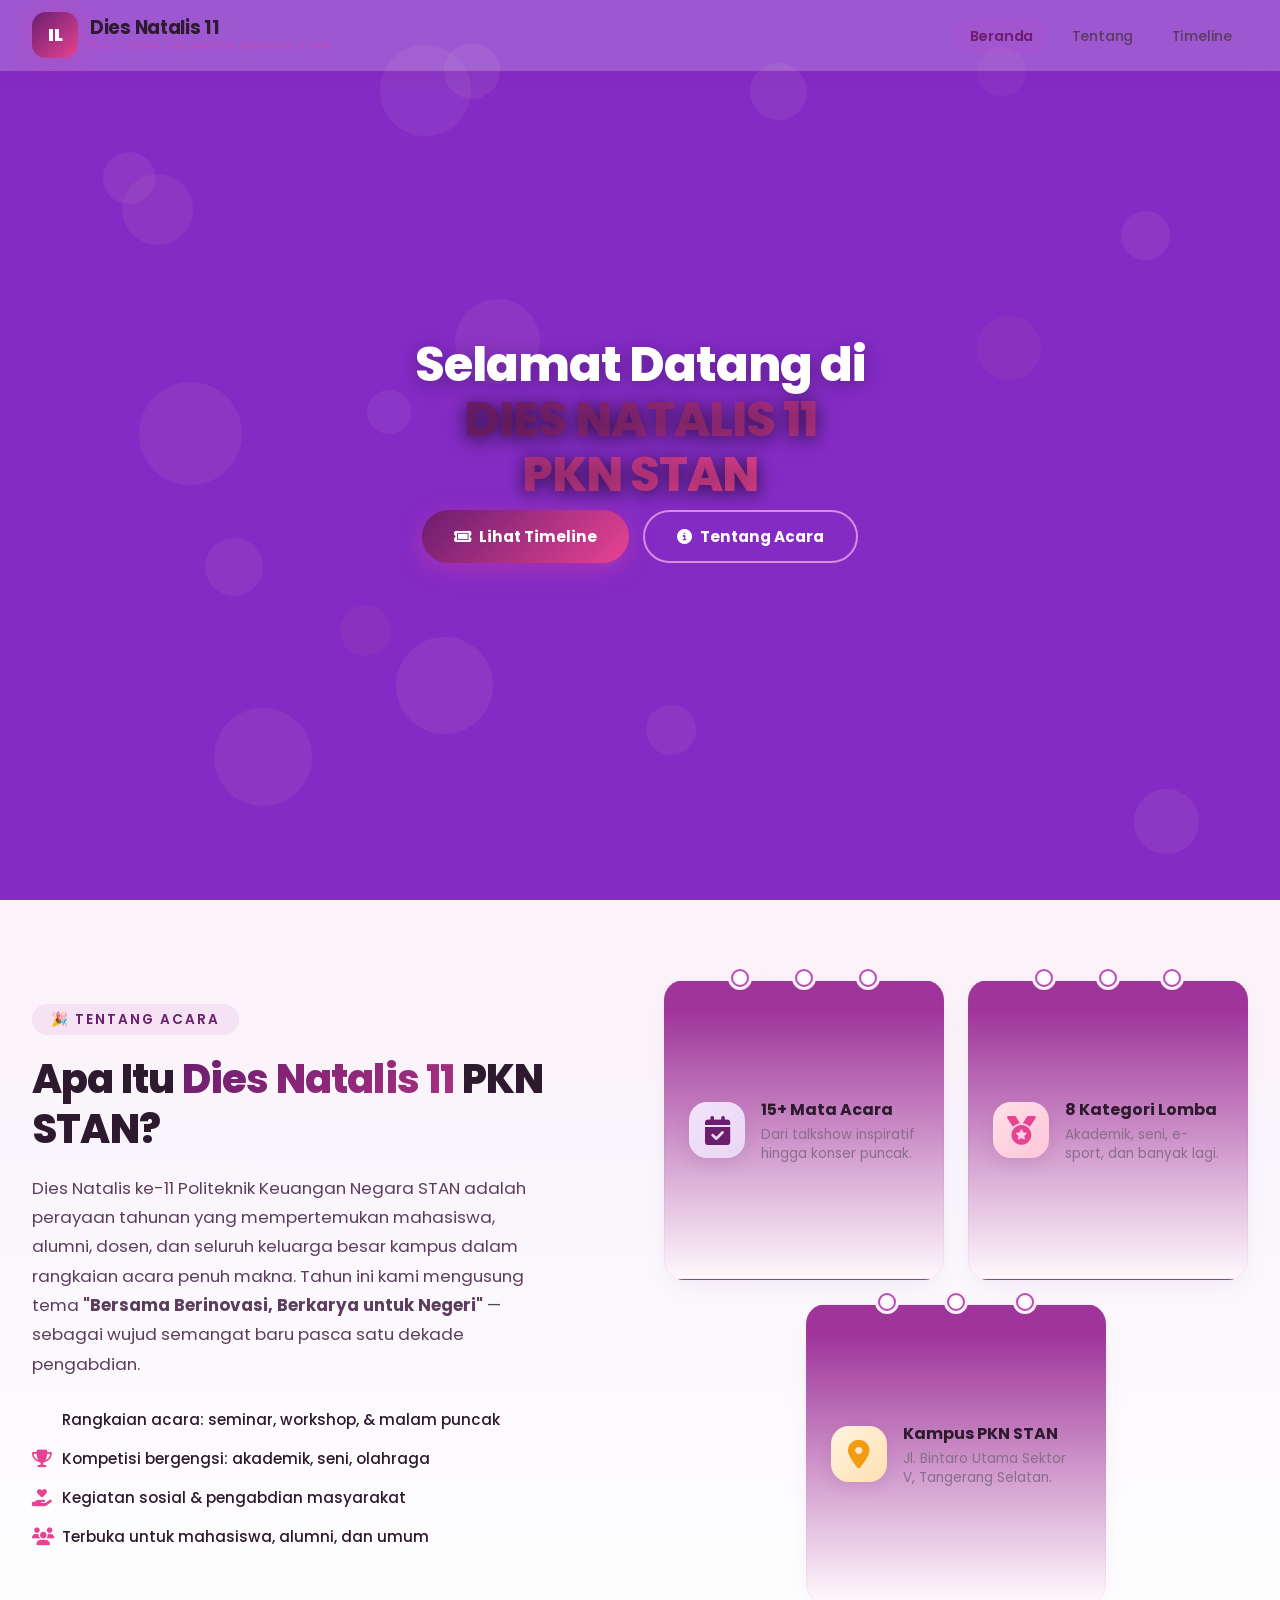
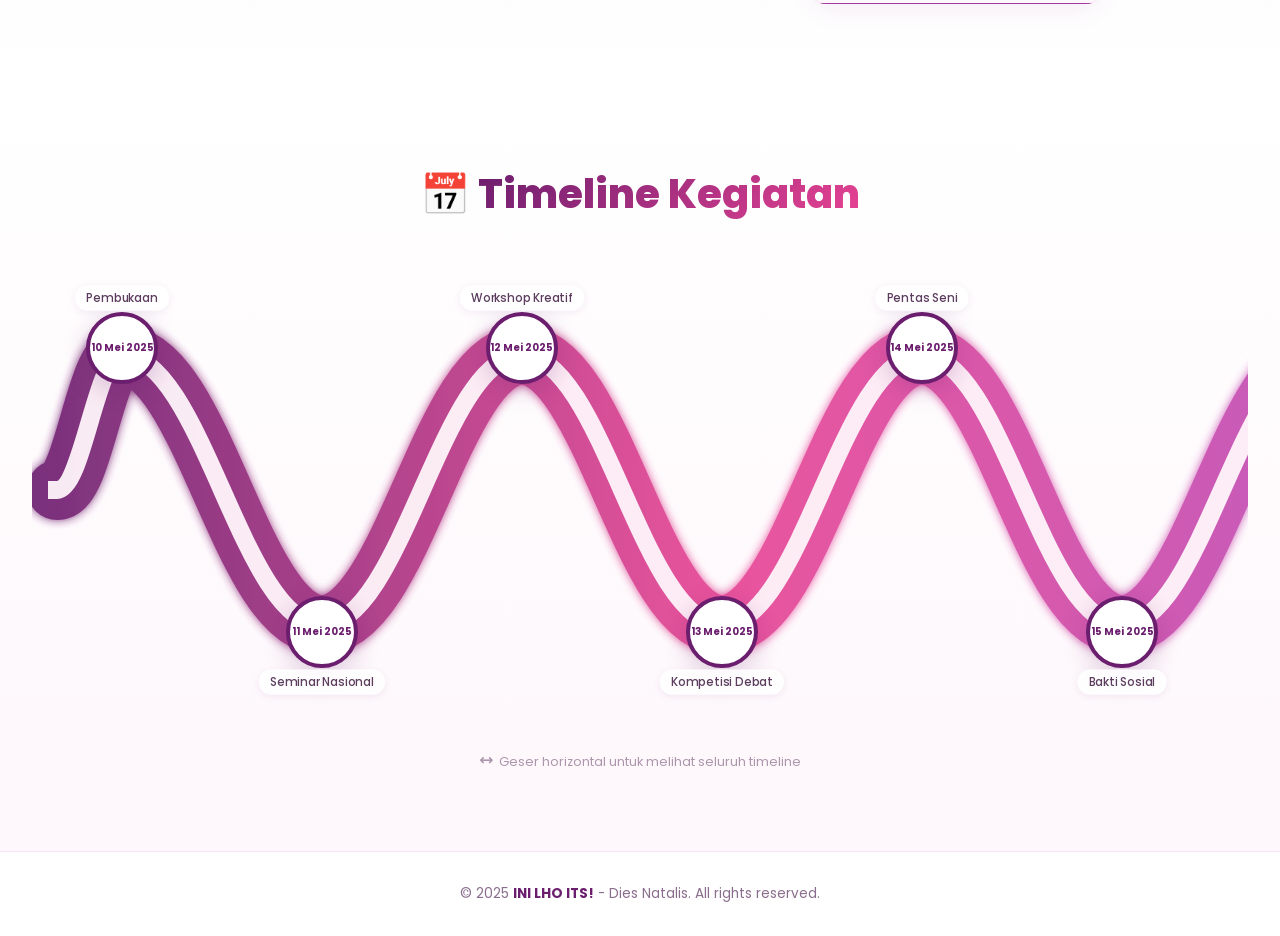
==== commit 99313049: "Update index.html" ====
--- a/index.html
+++ b/index.html
@@ -32,6 +32,16 @@
             --radius-lg: 20px;
             --radius-xl: 28px;
             --transition: all 0.3s cubic-bezier(0.4, 0, 0.2, 1);
+
+            /* ----- Road‑style timeline customization ----- */
+            --road-border-width: 60;          /* thickness of solid road edge */
+            --road-center-width: 18;           /* thickness of dashed centre line */
+            --road-dash-length: 22;           /* dash length for centre */
+            --road-dash-gap: 18;              /* gap between dashes */
+            --road-border-color: url(#snakeGradient); /* road border gradient */
+            --road-center-color: #fff5fa;     /* centre line colour (light) */
+            --road-glow-blur: 6;
+            --draw-speed: 1.6s;               /* drawing animation duration */
         }
 
         * { margin: 0; padding: 0; box-sizing: border-box; }
@@ -209,59 +219,105 @@
         .aboutus-card .card-info h4 { font-weight: 700; font-size: 1rem; margin-bottom: 0.2rem; color: var(--text-dark); }
         .aboutus-card .card-info p { font-size: 0.85rem; color: var(--text-light); line-height: 1.4; }
 
-        /* TIMELINE SNAKE */
+        /* TIMELINE SNAKE - HORIZONTAL ROAD */
         .timeline-section { padding: 80px 0; background: linear-gradient(180deg, #ffffff 0%, #fef7fb 100%); position: relative; z-index: 1; }
-        .timeline-container { max-width: 1200px; margin: 0 auto; padding: 0 2rem; }
-        .timeline-container h2 { text-align: center; font-size: 2.5rem; font-weight: 800; margin-bottom: 3rem; color: var(--text-dark); }
+        .timeline-container { max-width: 100%; margin: 0 auto; padding: 0 2rem; }
+        .timeline-container h2 { text-align: center; font-size: 2.5rem; font-weight: 800; margin-bottom: 2rem; color: var(--text-dark); }
         .timeline-container h2 .highlight { background: linear-gradient(135deg, var(--purple-primary), var(--pink-primary)); -webkit-background-clip: text; background-clip: text; -webkit-text-fill-color: transparent; }
-        .snake-wrapper { position: relative; width: 100%; overflow-x: auto; padding: 2rem 0 0; }
-        .snake-timeline { position: relative; width: 100%; margin: 0 auto; }
+        .snake-wrapper { position: relative; width: 100%; overflow-x: auto; overflow-y: visible; padding: 1.5rem 0 2.5rem; -webkit-overflow-scrolling: touch; scroll-behavior: smooth; cursor: grab; }
+        .snake-wrapper:active { cursor: grabbing; }
+        .snake-wrapper::-webkit-scrollbar { height: 8px; }
+        .snake-wrapper::-webkit-scrollbar-track { background: rgba(184, 77, 186, 0.06); border-radius: 10px; }
+        .snake-wrapper::-webkit-scrollbar-thumb { background: linear-gradient(90deg, var(--purple-light), var(--pink-light)); border-radius: 10px; }
+        .snake-wrapper::-webkit-scrollbar-thumb:hover { background: linear-gradient(90deg, var(--purple-primary), var(--pink-primary)); }
+        .snake-timeline { position: relative; margin: 0 auto; min-height: 420px; }
         .snake-svg { position: absolute; top: 0; left: 0; width: 100%; height: 100%; pointer-events: none; z-index: 1; }
-        .snake-path { fill: none; stroke: var(--purple-soft); stroke-width: 4; stroke-linecap: round; stroke-linejoin: round; stroke-dasharray: 8 6; opacity: 0.6; }
+
+        /* ----- ROAD COMPONENTS (two overlapping paths) ----- */
+        .road-border,
+        .road-centreline {
+            fill: none;
+            stroke-linejoin: round;
+        }
+        /* Solid road edge */
+        .road-border {
+            stroke: var(--road-border-color);
+            stroke-width: var(--road-border-width);
+            stroke-linecap: round;
+            filter: url(#snakeGlow);
+            opacity: 0.9;
+        }
+        /* Dashed centre lane */
+        .road-centreline {
+            stroke: var(--road-center-color);
+            stroke-width: var(--road-center-width);
+            stroke-linecap: square;
+            stroke-dasharray: var(--road-dash-length) var(--road-dash-gap);
+            opacity: 0.95;
+        }
+
+        /* Drawing animation (applied to both paths) */
+        .road-border:not(.draw),
+        .road-centreline:not(.draw) {
+            stroke-dasharray: var(--path-length);
+            stroke-dashoffset: var(--path-length);
+        }
+        .road-border.draw,
+        .road-centreline.draw {
+            animation: drawRoad var(--draw-speed) ease-in-out forwards;
+        }
+        @keyframes drawRoad {
+            0% {
+                stroke-dashoffset: var(--path-length);
+                stroke-dasharray: var(--path-length);
+            }
+            100% {
+                stroke-dashoffset: 0;
+                stroke-dasharray: var(--path-length);
+            }
+        }
+        /* After drawing, centreline gets its actual dash pattern */
+        .road-centreline.draw {
+            animation-fill-mode: forwards;
+        }
+        .road-centreline.draw.anim-done {
+            stroke-dasharray: var(--road-dash-length) var(--road-dash-gap);
+            stroke-dashoffset: 0;
+        }
+
         .timeline-node {
             position: absolute; z-index: 2; cursor: pointer;
-            width: 70px; height: 70px; background: white; border-radius: 50%;
-            box-shadow: 0 6px 20px rgba(107, 29, 110, 0.2); border: 3px solid var(--purple-primary);
-            transition: transform 0.3s ease, box-shadow 0.3s ease, border-color 0.3s;
-            font-weight: 700; color: var(--purple-primary); font-size: 1rem;
-            text-align: center; line-height: 1.2; padding: 5px;
+            width: 72px; height: 72px; background: white; border-radius: 50%;
+            box-shadow: 0 6px 24px rgba(107, 29, 110, 0.22); border: 4px solid var(--purple-primary);
+            transition: transform 0.35s cubic-bezier(0.34, 1.56, 0.64, 1), box-shadow 0.35s ease, border-color 0.35s ease, background 0.35s ease;
+            font-weight: 700; color: var(--purple-primary); font-size: 1.1rem;
+            text-align: center; line-height: 1.2;
             display: flex; align-items: center; justify-content: center;
-            transform: translate(-50%, -50%);
-        }
-        .timeline-node:hover { transform: translate(-50%, -50%) scale(1.1); box-shadow: 0 12px 30px rgba(232, 67, 147, 0.4); border-color: var(--pink-primary); }
-        .timeline-node.active { background: var(--purple-primary); color: white; border-color: var(--pink-primary); }
+            transform: translate(-50%, -50%); user-select: none; -webkit-tap-highlight-color: transparent;
+            font-size: 10px;
+        }
+        .timeline-node:hover { transform: translate(-50%, -50%) scale(1.15); box-shadow: 0 14px 36px rgba(232, 67, 147, 0.45); border-color: var(--pink-primary); background: #fff5fa; z-index: 5; }
+        .timeline-node:active { transform: translate(-50%, -50%) scale(0.95); transition: transform 0.1s ease; }
+        .timeline-node.active { background: var(--purple-primary); color: white; border-color: var(--pink-primary); box-shadow: 0 10px 32px rgba(232, 67, 147, 0.5); animation: nodePulse 2s ease-in-out infinite; }
+        @keyframes nodePulse { 0%,100% { box-shadow: 0 10px 32px rgba(232, 67, 147, 0.5); } 50% { box-shadow: 0 16px 44px rgba(232, 67, 147, 0.7); } }
+        .timeline-label { position: absolute; z-index: 3; pointer-events: none; font-size: 0.72rem; font-weight: 500; color: var(--text-medium); white-space: nowrap; transform: translate(-50%, -50%); background: rgba(255, 255, 255, 0.85); padding: 0.25rem 0.7rem; border-radius: 12px; box-shadow: 0 2px 8px rgba(107, 29, 110, 0.08); letter-spacing: -0.2px; transition: opacity 0.3s ease; }
+        .snake-hint { text-align: center; margin-top: 0.8rem; font-size: 0.8rem; color: var(--text-light); opacity: 0.7; display: flex; align-items: center; justify-content: center; gap: 6px; }
+        .snake-hint i { animation: hintBounce 1.5s ease-in-out infinite; }
+        @keyframes hintBounce { 0%,100% { transform: translateX(0); } 50% { transform: translateX(6px); } }
 
         /* MODAL */
-        .modal-overlay {
-            position: fixed; top: 0; left: 0; width: 100%; height: 100%;
-            background: rgba(0,0,0,0.5); z-index: 2000; display: flex;
-            align-items: center; justify-content: center; opacity: 0; visibility: hidden;
-            transition: opacity 0.3s ease, visibility 0.3s ease;
-        }
+        .modal-overlay { position: fixed; top: 0; left: 0; width: 100%; height: 100%; background: rgba(0,0,0,0.5); z-index: 2000; display: flex; align-items: center; justify-content: center; opacity: 0; visibility: hidden; transition: opacity 0.3s ease, visibility 0.3s ease; }
         .modal-overlay.show { opacity: 1; visibility: visible; }
-        .modal-content {
-            background: white; border-radius: var(--radius-xl); padding: 2.5rem 2rem;
-            max-width: 500px; width: 90%; text-align: center; position: relative;
-            box-shadow: 0 25px 50px rgba(0,0,0,0.3); transform: translateY(30px);
-            transition: transform 0.3s ease;
-        }
+        .modal-content { background: white; border-radius: var(--radius-xl); padding: 2.5rem 2rem; max-width: 500px; width: 90%; text-align: center; position: relative; box-shadow: 0 25px 50px rgba(0,0,0,0.3); transform: translateY(30px); transition: transform 0.3s ease; }
         .modal-overlay.show .modal-content { transform: translateY(0); }
-        .modal-close {
-            position: absolute; top: 1rem; right: 1rem; background: none; border: none;
-            font-size: 1.5rem; cursor: pointer; color: var(--text-medium);
-            transition: color 0.2s;
-        }
+        .modal-close { position: absolute; top: 1rem; right: 1rem; background: none; border: none; font-size: 1.5rem; cursor: pointer; color: var(--text-medium); transition: color 0.2s; }
         .modal-close:hover { color: var(--pink-primary); }
         .modal-content h3 { font-size: 1.8rem; color: var(--purple-primary); margin-bottom: 0.5rem; }
         .modal-content .date { font-weight: 600; color: var(--pink-primary); margin-bottom: 1rem; }
         .modal-content p { color: var(--text-medium); line-height: 1.6; }
 
         /* FOOTER */
-        .footer {
-            background: white; border-top: 1px solid rgba(184, 77, 186, 0.15);
-            padding: 2rem; text-align: center; color: var(--text-light); font-size: 0.85rem;
-            position: relative; z-index: 1; opacity: 0; animation: fadeIn 0.8s ease 1s forwards;
-        }
+        .footer { background: white; border-top: 1px solid rgba(184, 77, 186, 0.15); padding: 2rem; text-align: center; color: var(--text-light); font-size: 0.85rem; position: relative; z-index: 1; opacity: 0; animation: fadeIn 0.8s ease 1s forwards; }
         @keyframes fadeIn { from { opacity: 0; } to { opacity: 1; } }
         .footer strong { color: var(--purple-primary); }
 
@@ -271,6 +327,10 @@
             .aboutus-description { max-width: 100%; }
             .aboutus-features { align-items: center; }
             .hero-content h1 { font-size: 2.5rem; }
+            .snake-timeline { min-height: 380px; }
+            .timeline-node { width: 62px; height: 62px; font-size: 0.95rem; border-width: 3.5px; }
+            .timeline-label { font-size: 0.68rem; padding: 0.2rem 0.6rem; }
+            :root { --road-border-width: 32; --road-center-width: 6; }
         }
         @media (max-width: 900px) {
             .aboutus-cards { grid-template-columns: 1fr; }
@@ -282,12 +342,20 @@
             .nav-links.show { display: flex; }
             .mobile-menu-btn { display: block; }
             .hero-content h1 { font-size: 2rem; }
-            .timeline-node { width: 55px; height: 55px; font-size: 0.8rem; }
+            .snake-timeline { min-height: 330px; }
+            .timeline-node { width: 54px; height: 54px; font-size: 0.85rem; border-width: 3px; }
+            .timeline-label { font-size: 0.65rem; padding: 0.18rem 0.5rem; }
+            :root { --road-border-width: 24; --road-center-width: 5; --road-dash-length: 16; --road-dash-gap: 12; }
+            .timeline-container h2 { font-size: 1.8rem; }
         }
         @media (max-width: 480px) {
             .logo-icon { width: 36px; height: 36px; font-size: 0.85rem; border-radius: 10px; }
             .hero-content h1 { font-size: 1.8rem; }
             .aboutus-text h2 { font-size: 1.6rem; }
+            .snake-timeline { min-height: 280px; }
+            .timeline-node { width: 44px; height: 44px; font-size: 0.75rem; border-width: 2.5px; }
+            .timeline-label { font-size: 0.6rem; padding: 0.15rem 0.4rem; border-radius: 8px; }
+            :root { --road-border-width: 18; --road-center-width: 4; --road-dash-length: 12; --road-dash-gap: 10; }
         }
     </style>
 </head>
@@ -304,9 +372,10 @@
             </a>
             <ul class="nav-links" id="navLinks">
                 <li><a href="#beranda" class="active" data-section="beranda">Beranda</a></li>
+                <li><a href="#tentang" data-section="tentang">Tentang</a></li>
                 <li><a href="#timeline" data-section="timeline">Timeline</a></li>
             </ul>
-            <button class="mobile-menu-btn" onclick="toggleMobileMenu()"><i class="fa-solid fa-bars"></i></button>
+            <button class="mobile-menu-btn" onclick="toggleMobileMenu()" aria-label="Menu"><i class="fa-solid fa-bars"></i></button>
         </div>
     </nav>
 
@@ -365,14 +434,17 @@
         </div>
     </section>
 
-    <!-- TIMELINE SNAKE -->
+    <!-- TIMELINE SNAKE - HORIZONTAL ROAD -->
     <section class="timeline-section" id="timeline">
         <div class="timeline-container">
             <h2 class="animate-on-scroll from-bottom">📅 <span class="highlight">Timeline Kegiatan</span></h2>
-            <div class="snake-wrapper">
+            <div class="snake-wrapper" id="snakeWrapper">
                 <div class="snake-timeline" id="snakeTimeline">
-                    <svg class="snake-svg" id="snakeSvg" viewBox="0 0 800 600" preserveAspectRatio="xMidYMid meet"></svg>
+                    <svg class="snake-svg" id="snakeSvg" viewBox="0 0 800 400" preserveAspectRatio="xMidYMid meet"></svg>
                 </div>
+            </div>
+            <div class="snake-hint">
+                <i class="fa-solid fa-arrows-left-right"></i> Geser horizontal untuk melihat seluruh timeline
             </div>
         </div>
     </section>
@@ -439,7 +511,7 @@
                 });
             });
             function updateActiveNavLink() {
-                const sections = ['beranda','timeline'];
+                const sections = ['beranda','tentang','timeline'];
                 let current = 'beranda';
                 sections.forEach(id => {
                     const sec = document.getElementById(id);
@@ -455,11 +527,10 @@
             }
         })();
 
-        // TIMELINE LOGIC
+        // TIMELINE – scroll‑triggered road drawing
         document.addEventListener('DOMContentLoaded', () => {
-            // EVENTS DATA – add/edit as many as you like
             const events = [
-                { date: "10 Mei 2025", title: "Pembukaan", desc: "Upacara pembukaan Dies Natalis ke-11, sambutan rektor, dan pemotongan tumpeng." },
+                { date: "10 Mei 2025", title: "Pembukaan", desc: "Upacara pembukaan Dies Natalis ke-11, sambutan direktur, dan pemotongan tumpeng." },
                 { date: "11 Mei 2025", title: "Seminar Nasional", desc: "Talkshow inspiratif bersama tokoh keuangan negara dan alumni sukses." },
                 { date: "12 Mei 2025", title: "Workshop Kreatif", desc: "Pelatihan desain grafis, fotografi, dan penulisan ilmiah." },
                 { date: "13 Mei 2025", title: "Kompetisi Debat", desc: "Lomba debat bahasa Indonesia antarfakultas." },
@@ -470,91 +541,169 @@
 
             const snakeTimeline = document.getElementById('snakeTimeline');
             const snakeSvg = document.getElementById('snakeSvg');
+            const snakeWrapper = document.getElementById('snakeWrapper');
             const modal = document.getElementById('eventModal');
             const modalTitle = document.getElementById('modalTitle');
             const modalDate = document.getElementById('modalDate');
             const modalDesc = document.getElementById('modalDesc');
             const modalClose = document.getElementById('modalClose');
 
-            const nodeSpacingY = 140;
-            const totalHeight = events.length * nodeSpacingY + 100;
-            snakeTimeline.style.height = totalHeight + 'px';
-
-            const viewBoxWidth = 800;
-            const viewBoxHeight = totalHeight;
-            snakeSvg.setAttribute('viewBox', `0 0 ${viewBoxWidth} ${viewBoxHeight}`);
-
-            // Build path
-            const path = document.createElementNS("http://www.w3.org/2000/svg", "path");
-            path.classList.add('snake-path');
+            const nodeSpacingX = 200;
+            const startX = 90;
+            const centerY = 200;
+            const amplitude = 135;
+            const viewBoxHeight = 400;
+            const tailPadding = 100;
+            const totalWidth = startX + (events.length - 1) * nodeSpacingX + tailPadding;
+
+            snakeTimeline.style.width = totalWidth + 'px';
+            snakeTimeline.style.height = viewBoxHeight + 'px';
+            snakeSvg.setAttribute('viewBox', `0 0 ${totalWidth} ${viewBoxHeight}`);
+
+            // SVG defs
+            const defs = document.createElementNS("http://www.w3.org/2000/svg", "defs");
+            const gradient = document.createElementNS("http://www.w3.org/2000/svg", "linearGradient");
+            gradient.setAttribute('id', 'snakeGradient');
+            gradient.setAttribute('x1', '0'); gradient.setAttribute('y1', '0');
+            gradient.setAttribute('x2', totalWidth); gradient.setAttribute('y2', '0');
+            gradient.setAttribute('gradientUnits', 'userSpaceOnUse');
+            const stop1 = document.createElementNS("http://www.w3.org/2000/svg", "stop");
+            stop1.setAttribute('offset', '0%'); stop1.setAttribute('stop-color', '#6b1d6e');
+            const stop2 = document.createElementNS("http://www.w3.org/2000/svg", "stop");
+            stop2.setAttribute('offset', '50%'); stop2.setAttribute('stop-color', '#e84393');
+            const stop3 = document.createElementNS("http://www.w3.org/2000/svg", "stop");
+            stop3.setAttribute('offset', '100%'); stop3.setAttribute('stop-color', '#b84dba');
+            gradient.appendChild(stop1); gradient.appendChild(stop2); gradient.appendChild(stop3);
+            defs.appendChild(gradient);
+
+            const filter = document.createElementNS("http://www.w3.org/2000/svg", "filter");
+            filter.setAttribute('id', 'snakeGlow');
+            filter.setAttribute('x', '-20%'); filter.setAttribute('y', '-20%');
+            filter.setAttribute('width', '140%'); filter.setAttribute('height', '140%');
+            const blur = document.createElementNS("http://www.w3.org/2000/svg", "feGaussianBlur");
+            blur.setAttribute('stdDeviation', '5'); blur.setAttribute('result', 'blur');
+            const merge = document.createElementNS("http://www.w3.org/2000/svg", "feMerge");
+            const mergeNode1 = document.createElementNS("http://www.w3.org/2000/svg", "feMergeNode");
+            mergeNode1.setAttribute('in', 'blur');
+            const mergeNode2 = document.createElementNS("http://www.w3.org/2000/svg", "feMergeNode");
+            mergeNode2.setAttribute('in', 'SourceGraphic');
+            merge.appendChild(mergeNode1); merge.appendChild(mergeNode2);
+            filter.appendChild(blur); filter.appendChild(merge);
+            defs.appendChild(filter);
+            snakeSvg.appendChild(defs);
+
+            // Build the shared path data
             let d = '';
-            const centerX = viewBoxWidth / 2;
-            const amplitude = 180;
-            const startY = 60;
-            d += `M ${centerX} ${startY}`;
-            for (let i = 0; i < events.length; i++) {
-                const y = startY + i * nodeSpacingY;
-                const side = i % 2 === 0 ? -1 : 1;
-                const targetX = centerX + side * amplitude;
-                if (i === 0) {
-                    d += ` C ${centerX} ${y-30}, ${targetX} ${y-30}, ${targetX} ${y}`;
-                } else {
-                    const prevY = startY + (i-1)*nodeSpacingY;
-                    const prevSide = (i-1)%2===0 ? -1 : 1;
-                    const prevX = centerX + prevSide*amplitude;
-                    d += ` C ${prevX} ${prevY+nodeSpacingY/2}, ${targetX} ${y-nodeSpacingY/2}, ${targetX} ${y}`;
-                }
+            const pathStartX = 25;
+            d += `M ${pathStartX} ${centerY}`;
+            const firstX = startX;
+            const firstY = centerY - amplitude;
+            const firstDist = firstX - pathStartX;
+            d += ` C ${pathStartX + firstDist*0.4} ${centerY}, ${firstX - firstDist*0.4} ${firstY}, ${firstX} ${firstY}`;
+            for (let i=0; i<events.length-1; i++) {
+                const currX = startX + i*nodeSpacingX;
+                const currY = i%2===0 ? centerY - amplitude : centerY + amplitude;
+                const nextX = startX + (i+1)*nodeSpacingX;
+                const nextY = (i+1)%2===0 ? centerY - amplitude : centerY + amplitude;
+                const cpOffset = nodeSpacingX * 0.4;
+                d += ` C ${currX + cpOffset} ${currY}, ${nextX - cpOffset} ${nextY}, ${nextX} ${nextY}`;
             }
-            path.setAttribute('d', d);
-            snakeSvg.appendChild(path);
-
-            // Place nodes using percentages for perfect alignment
+            const lastX = startX + (events.length-1)*nodeSpacingX;
+            const lastY = (events.length-1)%2===0 ? centerY - amplitude : centerY + amplitude;
+            const tailX = lastX + 70;
+            const tailDist = tailX - lastX;
+            d += ` C ${lastX + tailDist*0.4} ${lastY}, ${tailX - tailDist*0.3} ${centerY}, ${tailX} ${centerY}`;
+
+            // Create road border path (solid)
+            const roadBorder = document.createElementNS("http://www.w3.org/2000/svg", "path");
+            roadBorder.setAttribute('d', d);
+            roadBorder.classList.add('road-border');
+            snakeSvg.appendChild(roadBorder);
+
+            // Create centre line path (dashed)
+            const roadCentre = document.createElementNS("http://www.w3.org/2000/svg", "path");
+            roadCentre.setAttribute('d', d);
+            roadCentre.classList.add('road-centreline');
+            snakeSvg.appendChild(roadCentre);
+
+            // Get path length for animation
+            const pathLength = roadBorder.getTotalLength();
+            snakeSvg.style.setProperty('--path-length', pathLength);
+
+            // Scroll‑triggered drawing (IntersectionObserver)
+            const timelineSection = document.getElementById('timeline');
+            const drawObserver = new IntersectionObserver((entries) => {
+                entries.forEach(entry => {
+                    if (entry.isIntersecting) {
+                        roadBorder.classList.add('draw');
+                        roadCentre.classList.add('draw');
+                        // After animation, set centreline to its real dash pattern
+                        roadBorder.addEventListener('animationend', () => {
+                            roadCentre.classList.add('anim-done');
+                        }, { once: true });
+                        drawObserver.unobserve(entry.target);
+                    }
+                });
+            }, { threshold: 0.15 });
+            drawObserver.observe(timelineSection);
+
+            // Place nodes & labels
             events.forEach((event, idx) => {
-                const y = startY + idx * nodeSpacingY;
-                const side = idx % 2 === 0 ? -1 : 1;
-                const targetX = centerX + side * amplitude;
-                const leftPercent = (targetX / viewBoxWidth) * 100;
-                const topPercent = (y / viewBoxHeight) * 100;
+                const x = startX + idx*nodeSpacingX;
+                const y = idx%2===0 ? centerY - amplitude : centerY + amplitude;
+                const leftPercent = (x / totalWidth)*100;
+                const topPercent = (y / viewBoxHeight)*100;
 
                 const node = document.createElement('div');
                 node.className = 'timeline-node';
                 node.style.left = leftPercent + '%';
                 node.style.top = topPercent + '%';
-                node.textContent = idx + 1;
+                node.textContent = event.date;
                 node.setAttribute('data-index', idx);
-                node.addEventListener('click', () => {
-                    // remove active from others
+                node.addEventListener('click', (e) => {
+                    e.stopPropagation();
                     document.querySelectorAll('.timeline-node.active').forEach(n => n.classList.remove('active'));
                     node.classList.add('active');
-                    // show modal
                     modalTitle.textContent = event.title;
                     modalDate.textContent = event.date;
                     modalDesc.textContent = event.desc;
                     modal.classList.add('show');
+                    node.scrollIntoView({ behavior: 'smooth', block: 'nearest', inline: 'center' });
                 });
                 snakeTimeline.appendChild(node);
+
+                const label = document.createElement('div');
+                label.className = 'timeline-label';
+                label.style.left = leftPercent + '%';
+                const labelY = idx%2===0 ? y - 48 : y + 48;
+                label.style.top = (labelY / viewBoxHeight)*100 + '%';
+                label.textContent = event.title;
+                snakeTimeline.appendChild(label);
             });
 
-            // Modal close handlers
+            // Modal close
             modalClose.addEventListener('click', () => modal.classList.remove('show'));
             modal.addEventListener('click', (e) => { if(e.target === modal) modal.classList.remove('show'); });
-
-            // scroll animations
+            document.addEventListener('keydown', (e) => { if(e.key === 'Escape' && modal.classList.contains('show')) modal.classList.remove('show'); });
+
+            // Auto‑center first node
+            setTimeout(() => {
+                const firstNode = snakeTimeline.querySelector('.timeline-node');
+                if (firstNode && snakeWrapper.scrollWidth > snakeWrapper.clientWidth) {
+                    firstNode.scrollIntoView({ behavior: 'smooth', block: 'nearest', inline: 'center' });
+                }
+            }, 600);
+
+            // Other scroll animations
             const observer = new IntersectionObserver(entries => {
                 entries.forEach(entry => { if(entry.isIntersecting) { entry.target.classList.add('show'); observer.unobserve(entry.target); } });
             }, { threshold: 0.12, rootMargin: '0px 0px -40px 0px' });
             document.querySelectorAll('.animate-on-scroll').forEach(el => observer.observe(el));
 
-            // feature list stagger
             const featureItems = document.querySelectorAll('#aboutusFeatureList li');
-            if (featureItems.length) {
+            if(featureItems.length) {
                 const featObserver = new IntersectionObserver(entries => {
-                    entries.forEach(entry => {
-                        if(entry.isIntersecting) {
-                            featureItems.forEach((item, i) => setTimeout(() => item.classList.add('show'), i*100));
-                            featObserver.unobserve(entry.target);
-                        }
-                    });
+                    entries.forEach(entry => { if(entry.isIntersecting) { featureItems.forEach((item,i)=> setTimeout(()=>item.classList.add('show'), i*100)); featObserver.unobserve(entry.target); } });
                 }, { threshold: 0.2 });
                 featObserver.observe(featureItems[0]);
             }
